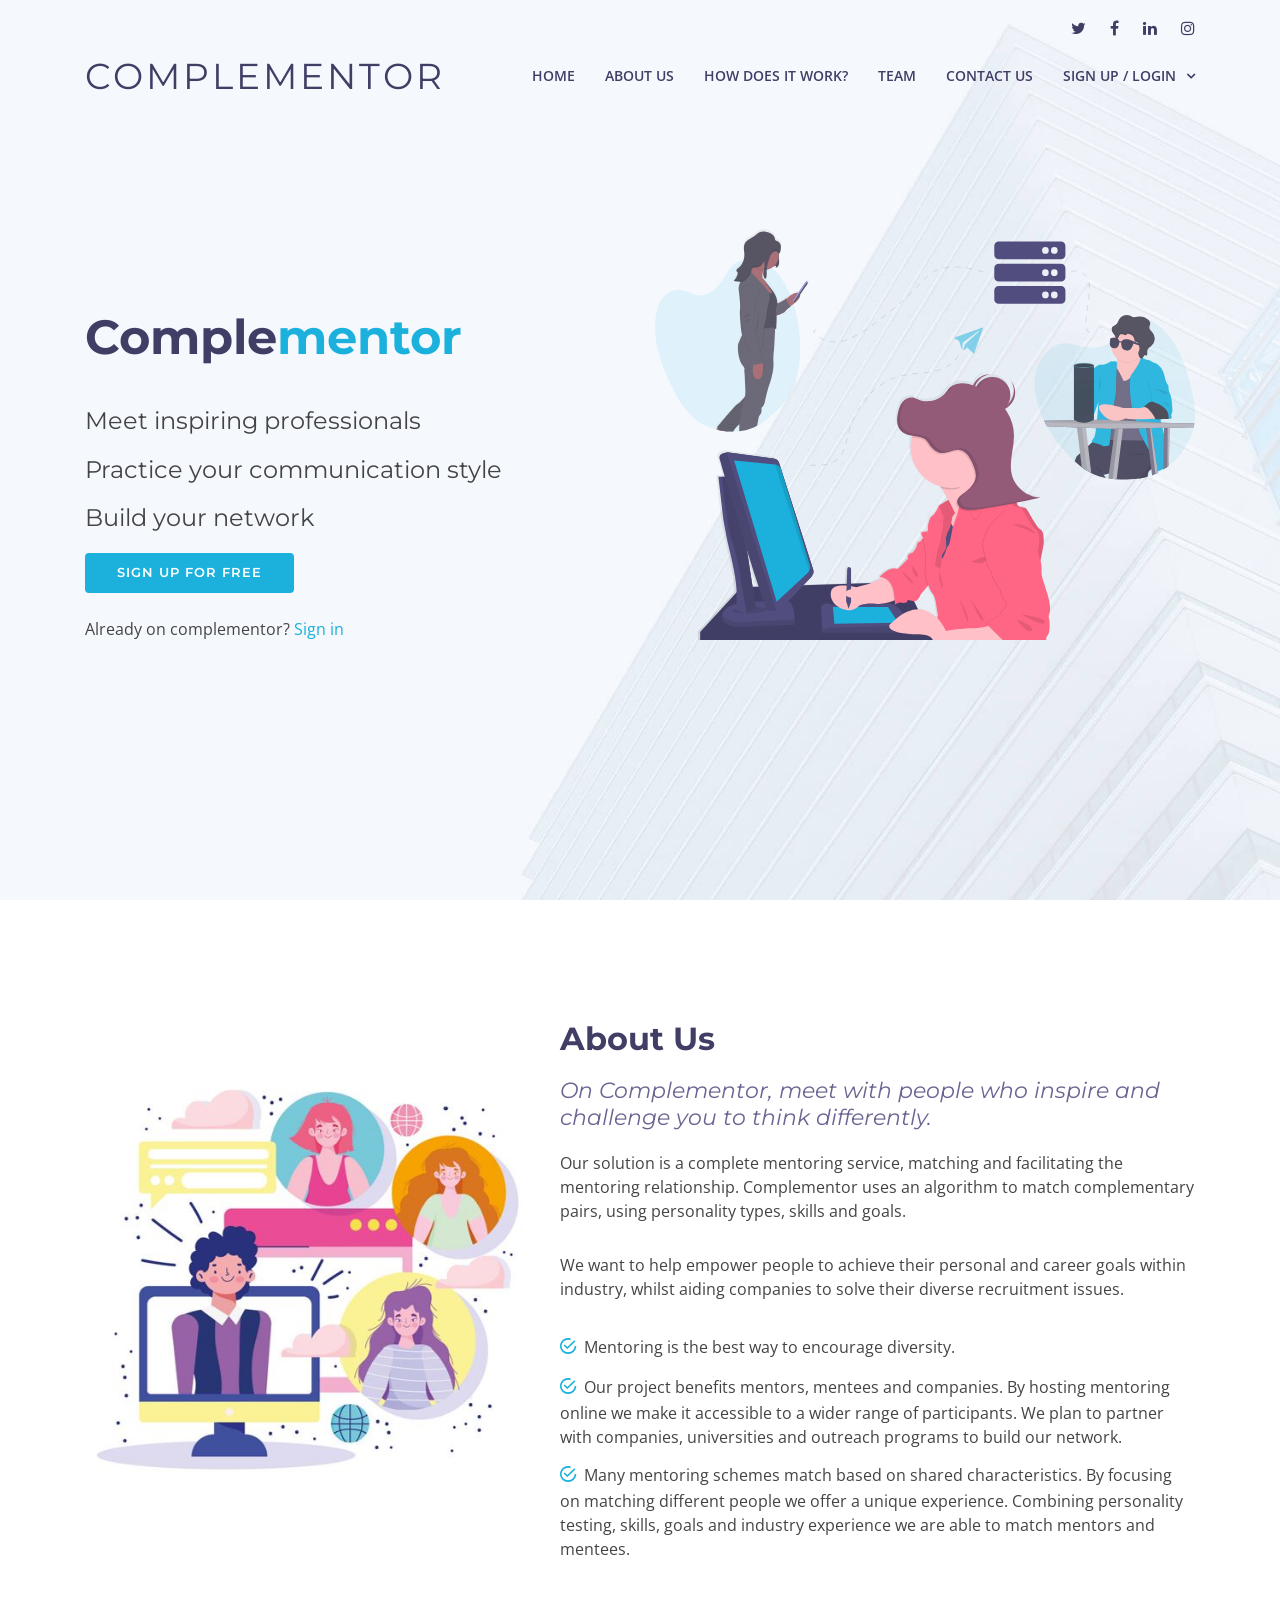
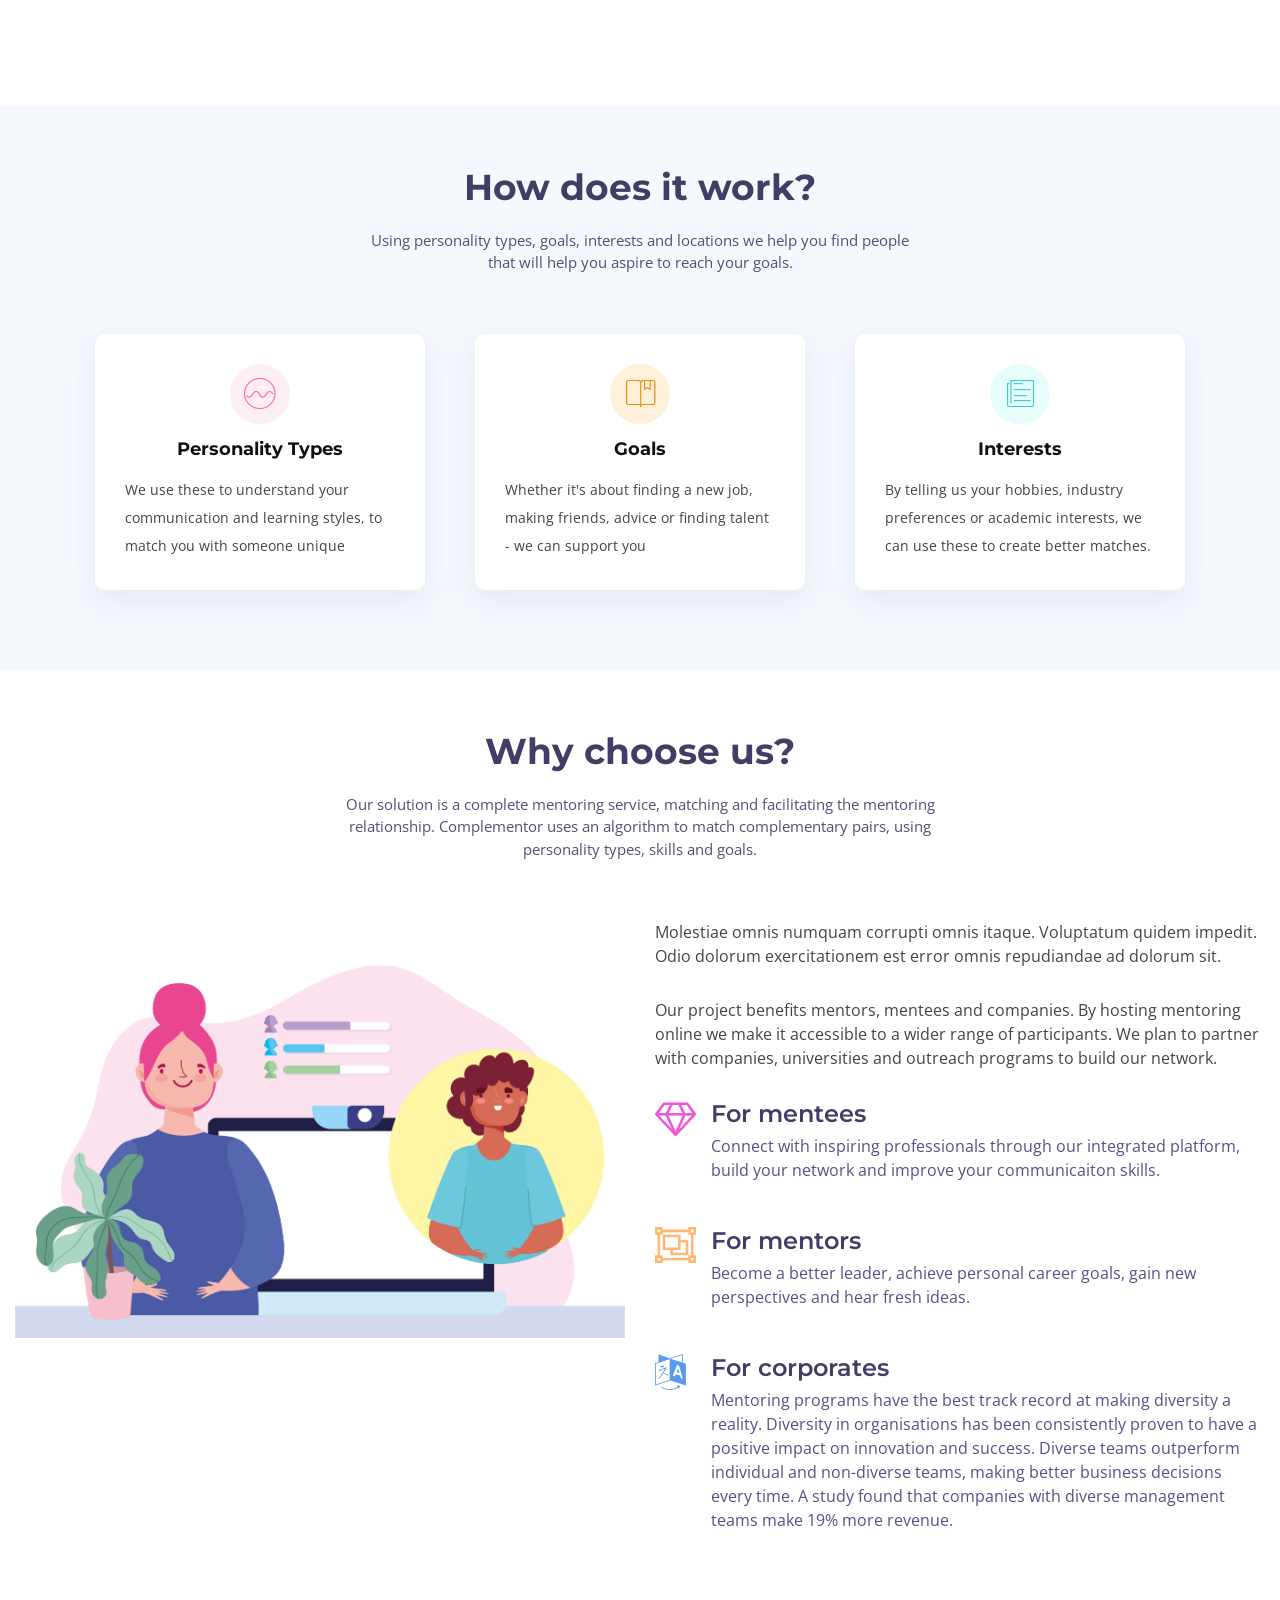
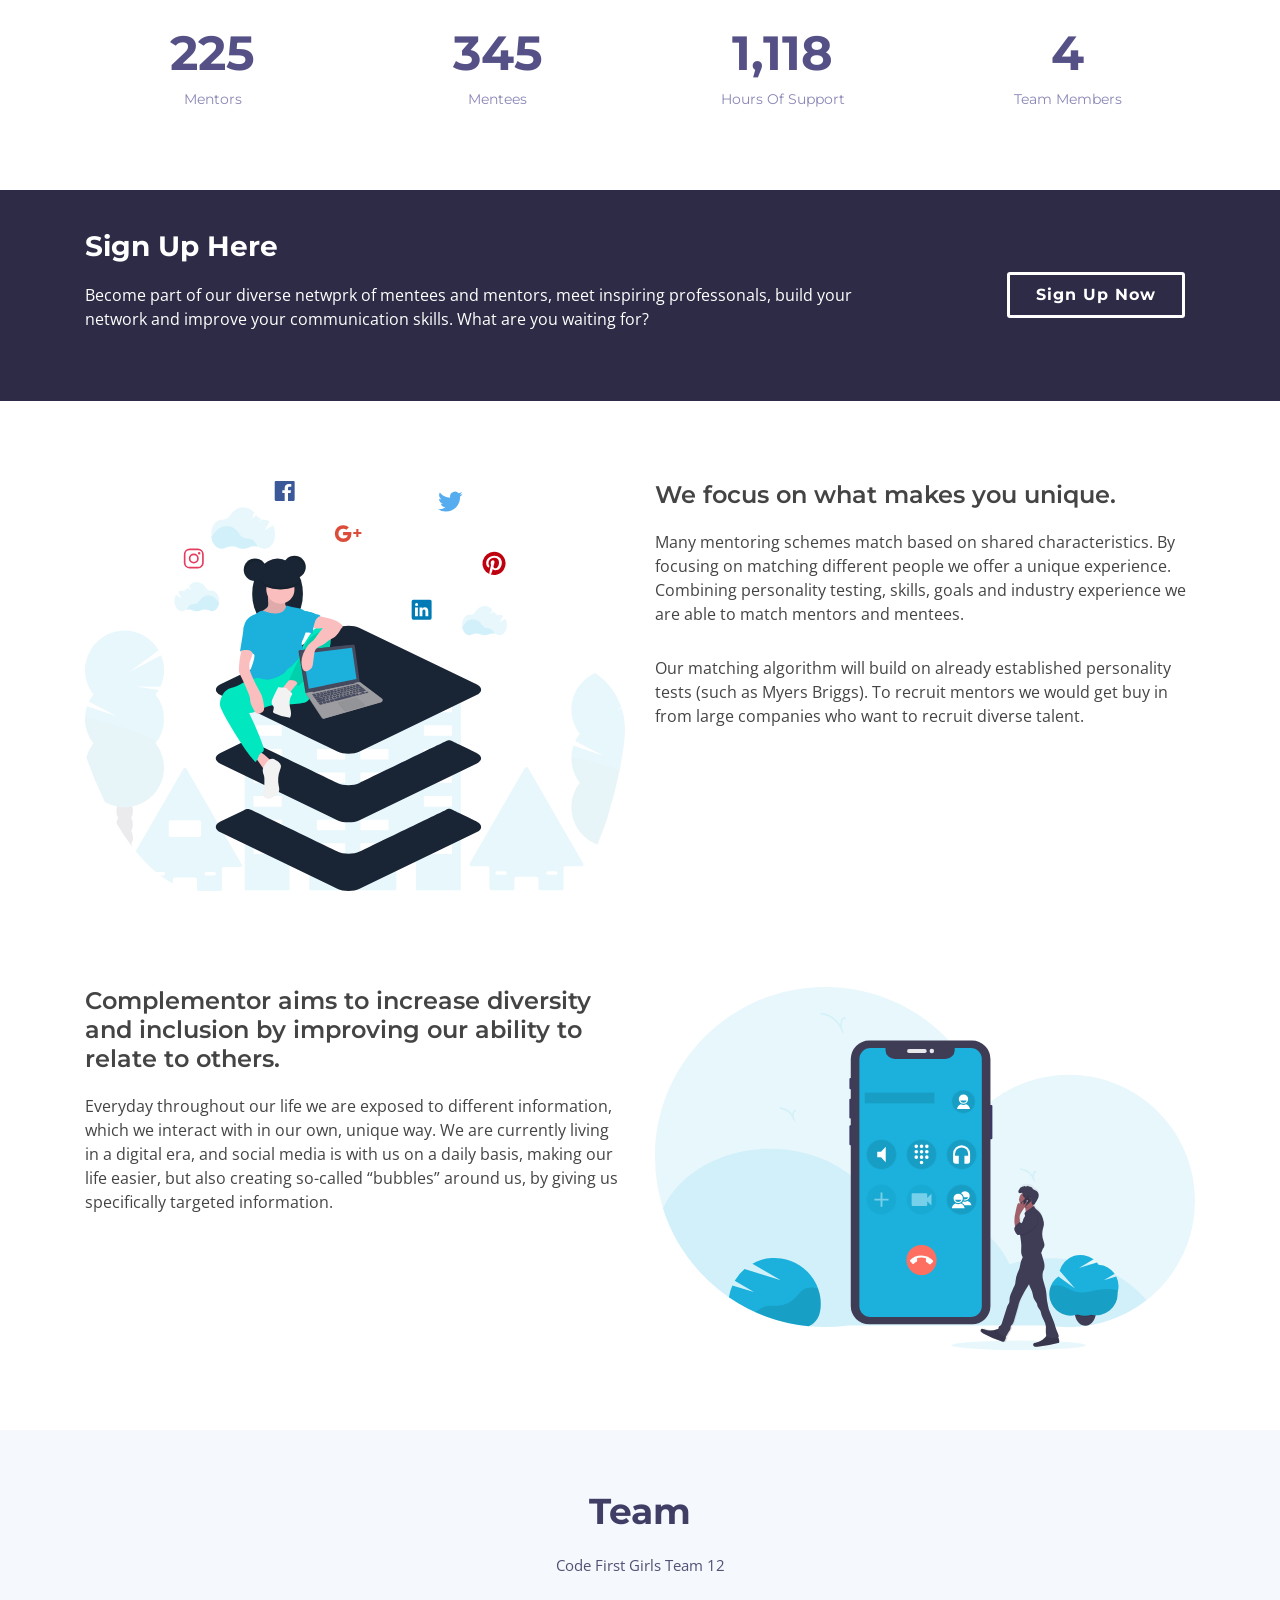
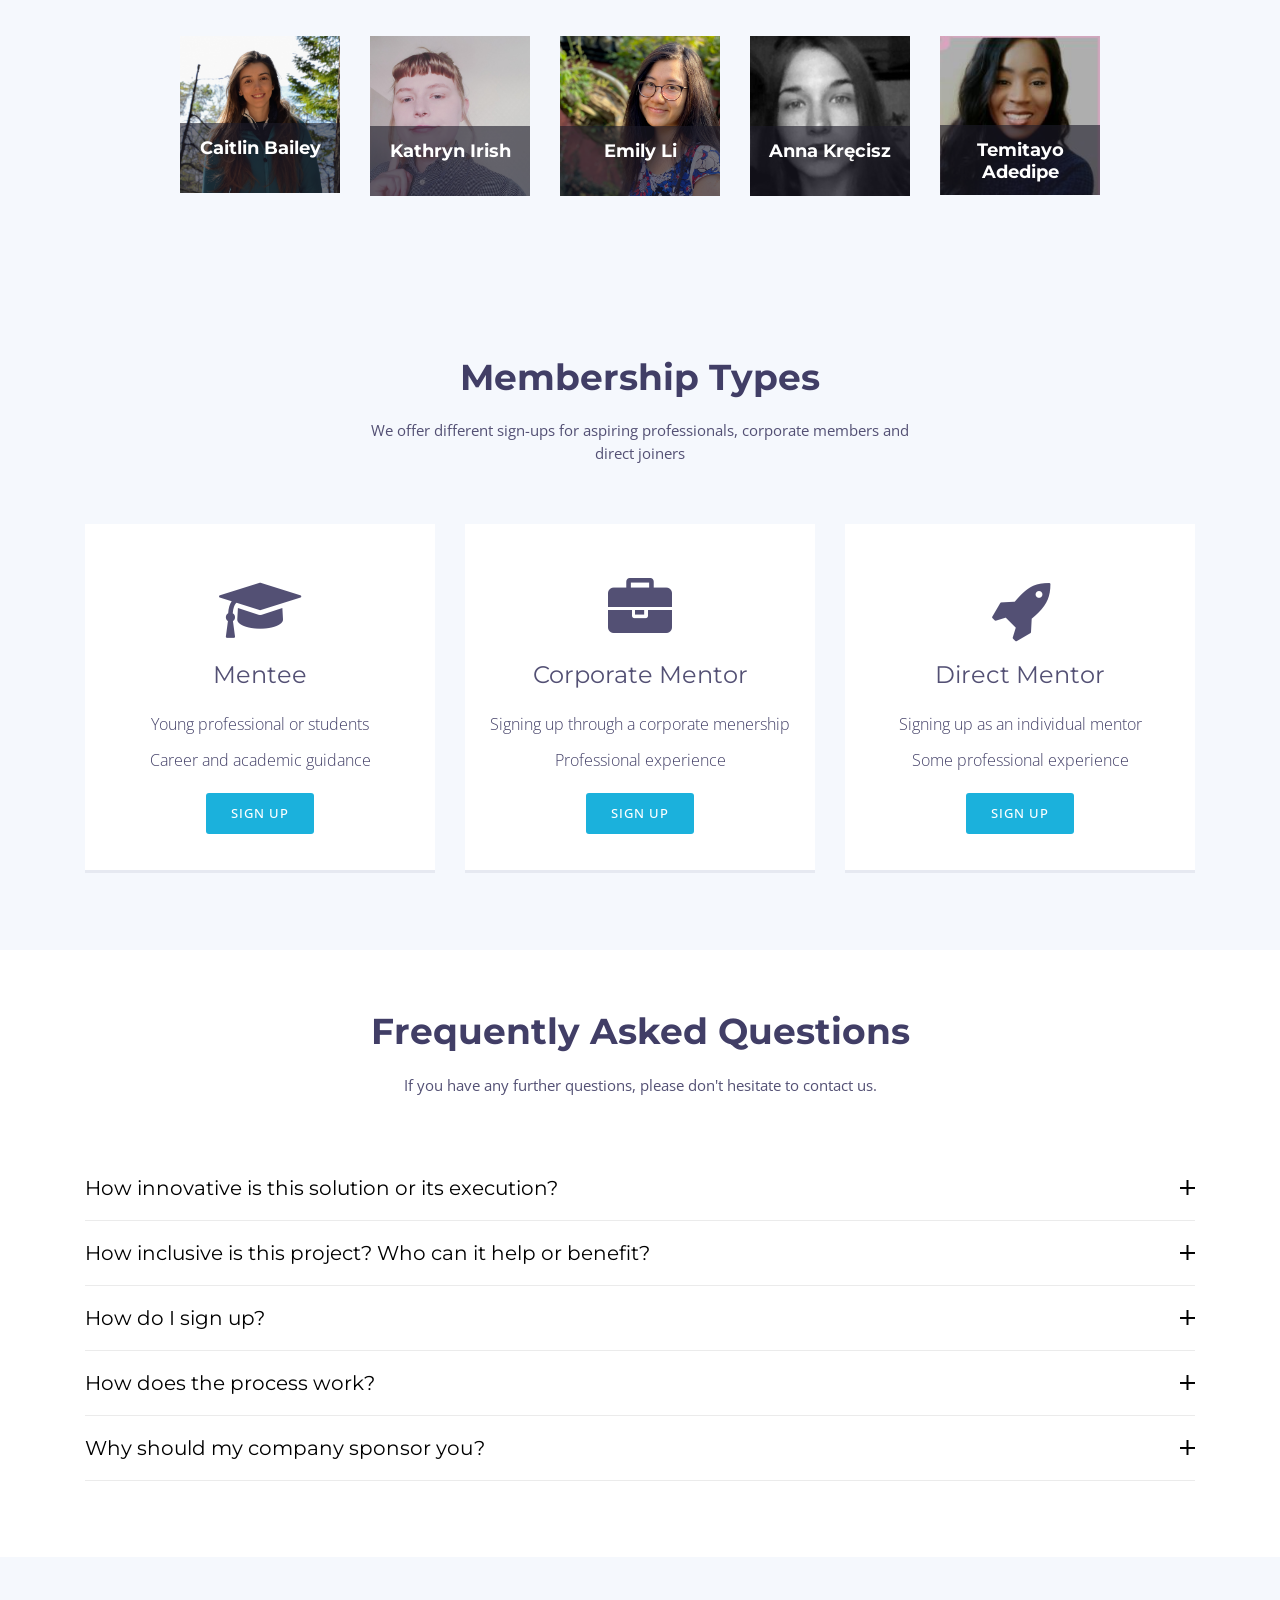
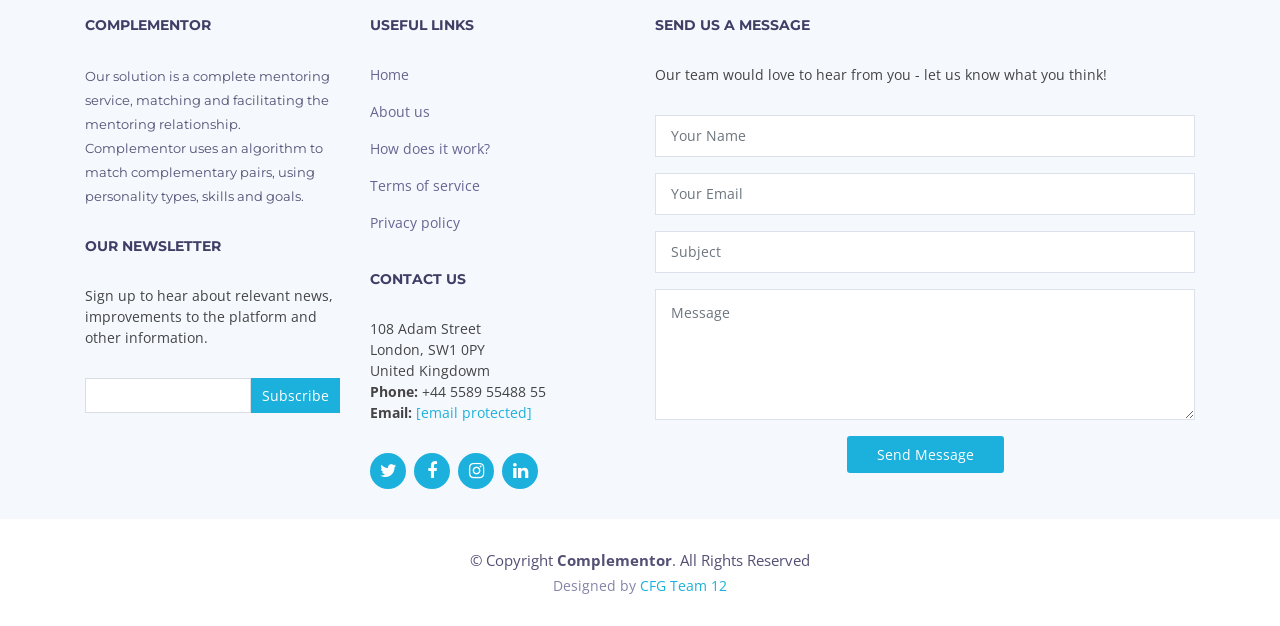
==== home.html @ 5cba0d4c "Update home.html" ====
<!DOCTYPE html>
<html lang="en">

<head>
  <meta charset="utf-8">
  <meta content="width=device-width, initial-scale=1.0" name="viewport">

  <title>Complementor</title>
  <meta content="" name="descriptison">
  <meta content="" name="keywords">

  <!-- Favicons -->
  <link href="assets/img/favicon.png" rel="icon">
  <link href="assets/img/apple-touch-icon.png" rel="apple-touch-icon">

  <!-- Google Fonts -->
  <link href="https://fonts.googleapis.com/css?family=Open+Sans:300,300i,400,400i,600,600i,700,700i|Montserrat:300,400,500,600,700" rel="stylesheet">

  <!-- Vendor CSS Files -->
  <link href="assets/vendor/bootstrap/css/bootstrap.min.css" rel="stylesheet">
  <link href="assets/vendor/font-awesome/css/font-awesome.min.css" rel="stylesheet">
  <link href="assets/vendor/ionicons/css/ionicons.min.css" rel="stylesheet">
  <link href="assets/vendor/venobox/venobox.css" rel="stylesheet">
  <link href="assets/vendor/owl.carousel/assets/owl.carousel.min.css" rel="stylesheet">
  <link href="assets/vendor/aos/aos.css" rel="stylesheet">

  <!-- Template Main CSS File -->
  <link href="assets/css/style.css" rel="stylesheet">

  <!-- =======================================================
  * Author: Caitlin Bailey
  ======================================================== -->
</head>

<body>

  <!-- ======= Top Bar ======= -->
  <div id="topbar" class="d-none d-lg-flex align-items-end fixed-top topbar-transparent">
    <div class="container d-flex justify-content-end">
      <div class="social-links">
        <a href="#" class="twitter"><i class="fa fa-twitter"></i></a>
        <a href="#" class="facebook"><i class="fa fa-facebook"></i></a>
        <a href="#" class="linkedin"><i class="fa fa-linkedin"></i></a>
        <a href="#" class="instagram"><i class="fa fa-instagram"></i></a>
      </div>
    </div>
  </div>

  <!-- ======= Header ======= -->
  <header id="header" class="fixed-top header-transparent">
    <div class="container d-flex align-items-center">

      <h1 class="logo mr-auto"><a href="index.html">Complementor</a></h1>
      <!-- Uncomment below if you prefer to use an image logo -->
      <!-- <a href="index.html" class="logo mr-auto"><img src="assets/img/logo.png" alt="" class="img-fluid"></a>-->

      <nav class="main-nav d-none d-lg-block">
        <ul>
          <li class="active"><a href="home.html">Home</a></li>
          <li><a href="#about">About Us</a></li>
          <li><a href="#services">How Does It Work?</a></li>
          <li><a href="#team">Team</a></li>
          <li><a href="#footer">Contact Us</a></li>
          <li class="drop-down"><a href="">Sign Up / Login</a>
            <ul>
              <li><a href="https://tayoadedipe.typeform.com/to/KHrOQVgA">Sign Up</a></li>
              <!-- <li class="drop-down"><a href="#">Login</a>
                <ul>
                  <li><a href="#">Deep Drop Down 1</a></li>
                  <li><a href="#">Deep Drop Down 2</a></li>
                  <li><a href="#">Deep Drop Down 3</a></li>
                  <li><a href="#">Deep Drop Down 4</a></li>
                  <li><a href="#">Deep Drop Down 5</a></li>
                </ul>
              </li> -->
              <li><a href="menteepage.html">Login</a></li>
              <!-- <li><a href="#">Drop Down 4</a></li>
              <li><a href="#">Drop Down 5</a></li> -->
            </ul>
          </li>
          <!-- <li><a href="#portfolio">Sign Up</a></li> -->
        </ul>
      </nav><!-- .main-nav-->

    </div>
  </header><!-- End Header -->

  <!-- ======= Hero Section ======= -->
  <section id="hero" class="clearfix">
    <div class="container d-flex h-100">
      <div class="row justify-content-center align-self-center" data-aos="fade-up">
        <div class="col-md-6 intro-info order-md-first order-last" data-aos="zoom-in" data-aos-delay="100">
          <h2>Comple<span>mentor</span></h2>    
          <h4>Meet inspiring professionals</h4>
          <h4>Practice your communication style</h4>
          <h4>Build your network</h4>
          <div>
            <a href="#about" class="btn-get-started scrollto">Sign up for free</a>
            <br>
            <br>
            <p>Already on complementor? <a href="" >Sign in</a></p>
          </div>
        </div>

        <div class="col-md-6 intro-img order-md-last order-first" data-aos="zoom-out" data-aos-delay="200">
          <img src="assets/img/intro-img.svg" alt="" class="img-fluid">
        </div>
      </div>

    </div>
  </section><!-- End Hero -->

  <main id="main">

    <!-- ======= About Section ======= -->
    <section id="about" class="about">

      <div class="container" data-aos="fade-up">
        <div class="row">

          <!-- <div class="col-lg-5 col-md-6">
            <div class="about-img" data-aos="fade-right" data-aos-delay="100">
              <img src="assets/img/about-img.jpg" alt="">
            </div>
          </div> -->

          <div class="col-lg-5 col-md-6" data-aos="fade-right" data-aos-delay="100">
            <div class="why-us-img">
              <img src="assets/img/about-img.jpg" alt="" class="img-fluid">
            </div>
          </div>

          <div class="col-lg-7 col-md-6">
            <div class="about-content" data-aos="fade-left" data-aos-delay="100">
              <h2>About Us</h2>
              <h3>On Complementor, meet with people who inspire and challenge you to think differently.</h3>
              <p>Our solution is a complete mentoring service, matching and facilitating the mentoring relationship. Complementor uses an algorithm to match complementary pairs, using personality types, skills and goals.</p>
              <p>We want to help empower people to achieve their personal and career goals within industry, whilst aiding companies to solve their diverse recruitment issues.</p>
              <ul>
                <li><i class="ion-android-checkmark-circle"></i> Mentoring is the best way to encourage diversity.</li>
                <li><i class="ion-android-checkmark-circle"></i> Our project benefits mentors, mentees and companies. By hosting mentoring online we make it accessible to a wider range of participants. We plan to partner with companies, universities and outreach programs to build our network.</li>
                <li><i class="ion-android-checkmark-circle"></i> Many mentoring schemes match based on shared characteristics. By focusing on matching different people we offer a unique experience. Combining personality testing, skills, goals and industry experience we are able to match mentors and mentees.</li>
              </ul>
            </div>
          </div>
        </div>
      </div>

    </section><!-- End About Section -->

    <!-- ======= Services Section ======= -->
    <section id="services" class="services section-bg">
      <div class="container" data-aos="fade-up">

        <header class="section-header">
          <h3>How does it work?</h3>
          <p>Using personality types, goals, interests and locations we help you find people that will help you aspire to reach your goals.</p>
        </header>

        <div class="row">

          <div class="col-md-6 col-lg-4 wow bounceInUp" data-aos="zoom-in" data-aos-delay="100">
            <div class="box">
              <div class="icon" style="background: #fceef3;"><i class="ion-ios-analytics-outline" style="color: #ff689b;"></i></div>
              <h4 class="title"><a href="">Personality Types</a></h4>
              <p class="description">We use these to understand your communication and learning styles, to match you with someone unique</p>
            </div>
          </div>
          <div class="col-md-6 col-lg-4" data-aos="zoom-in" data-aos-delay="200">
            <div class="box">
              <div class="icon" style="background: #fff0da;"><i class="ion-ios-bookmarks-outline" style="color: #e98e06;"></i></div>
              <h4 class="title"><a href="">Goals</a></h4>
              <p class="description">Whether it's about finding a new job, making friends, advice or finding talent - we can support you</p>
            </div>
          </div>

          <div class="col-md-6 col-lg-4" data-aos="zoom-in" data-aos-delay="300">
            <div class="box">
              <div class="icon" style="background: #e6fdfc;"><i class="ion-ios-paper-outline" style="color: #3fcdc7;"></i></div>
              <h4 class="title"><a href="">Interests</a></h4>
              <p class="description">By telling us your hobbies, industry preferences or academic interests, we can use these to create better matches.</p>
            </div>
          </div>
          <!-- <div class="col-md-6 col-lg-4 wow" data-aos="zoom-in" data-aos-delay="100">
            <div class="box">
              <div class="icon" style="background: #eafde7;"><i class="ion-ios-speedometer-outline" style="color:#41cf2e;"></i></div>
              <h4 class="title"><a href="">Magni Dolores</a></h4>
              <p class="description">Excepteur sint occaecat cupidatat non proident, sunt in culpa qui officia deserunt mollit anim id est laborum</p>
            </div>
          </div> -->

          <!-- <div class="col-md-6 col-lg-4" data-aos="zoom-in" data-aos-delay="200"">
        <div class=" box">
            <div class="icon" style="background: #e1eeff;"><i class="ion-ios-world-outline" style="color: #2282ff;"></i></div>
            <h4 class="title"><a href="">Nemo Enim</a></h4>
            <p class="description">At vero eos et accusamus et iusto odio dignissimos ducimus qui blanditiis praesentium voluptatum deleniti atque</p>
          </div>
        </div> -->

        <!-- <div class="col-md-6 col-lg-4" data-aos="zoom-in" data-aos-delay="300">
          <div class="box">
            <div class="icon" style="background: #ecebff;"><i class="ion-ios-clock-outline" style="color: #8660fe;"></i></div>
            <h4 class="title"><a href="">Eiusmod Tempor</a></h4>
            <p class="description">Et harum quidem rerum facilis est et expedita distinctio. Nam libero tempore, cum soluta nobis est eligendi</p>
          </div>
        </div> -->

      </div>

      </div>
    </section><!-- End Services Section -->

    <!-- ======= Why Us Section ======= -->
    <section id="why-us" class="why-us">
      <div class="container-fluid" data-aos="fade-up">

        <header class="section-header">
          <h3>Why choose us?</h3>
          <p>Our solution is a complete mentoring service, matching and facilitating the mentoring relationship. Complementor uses an algorithm to match complementary pairs, using personality types, skills and goals.</p>
        </header>

        <div class="row">

          <div class="col-lg-6" data-aos="zoom-in" data-aos-delay="100">
            <div class="why-us-img">
              <img src="assets/img/why-us.jpg" alt="" class="img-fluid">
            </div>
          </div>

          <div class="col-lg-6">
            <div class="why-us-content">
              <p>Molestiae omnis numquam corrupti omnis itaque. Voluptatum quidem impedit. Odio dolorum exercitationem est error omnis repudiandae ad dolorum sit.</p>
              <p>
                Our project benefits mentors, mentees and companies. By hosting mentoring online we make it accessible to a wider range of participants. We plan to partner with companies, universities and outreach programs to build our network.

              </p>

              <div class="features clearfix" data-aos="fade-up" data-aos-delay="100">
                <i class="fa fa-diamond" style="color: #f058dc;"></i>
                <h4>For mentees</h4>
                <p>Connect with inspiring professionals through our integrated platform, build your network and improve your communicaiton skills.</p>
              </div>

              <div class="features clearfix" data-aos="fade-up" data-aos-delay="200">
                <i class="fa fa-object-group" style="color: #ffb774;"></i>
                <h4>For mentors</h4>
                <p>Become a better leader, achieve personal career goals, gain new perspectives and hear fresh ideas. </p>
              </div>

              <div class="features clearfix" data-aos="fade-up" data-aos-delay="300">
                <i class="fa fa-language" style="color: #589af1;"></i>
                <h4>For corporates</h4>
                <p>Mentoring programs have the best track record at making diversity a reality. Diversity in organisations has been consistently proven to have a positive impact on innovation and success. Diverse teams outperform individual and non-diverse teams, making better business decisions every time. A study found that companies with diverse management teams make 19% more revenue.</p>
              </div>

            </div>

          </div>

        </div>

      </div>

      <div class="container">
        <div class="row counters" data-aos="fade-up" data-aos-delay="100">

          <div class="col-lg-3 col-6 text-center">
            <span data-toggle="counter-up">274</span>
            <p>Mentors</p>
          </div>

          <div class="col-lg-3 col-6 text-center">
            <span data-toggle="counter-up">421</span>
            <p>Mentees</p>
          </div>

          <div class="col-lg-3 col-6 text-center">
            <span data-toggle="counter-up">1,364</span>
            <p>Hours Of Support</p>
          </div>

          <div class="col-lg-3 col-6 text-center">
            <span data-toggle="counter-up">5</span>
            <p>Team Members</p>
          </div>

        </div>

      </div>
    </section><!-- End Why Us Section -->

    <!-- ======= Call To Action Section ======= -->
    <section id="call-to-action" class="call-to-action">
      <div class="container" data-aos="zoom-out">
        <div class="row">
          <div class="col-lg-9 text-center text-lg-left">
            <h3 class="cta-title">Sign Up Here</h3>
            <p class="cta-text"> Become part of our diverse netwprk of mentees and mentors, meet inspiring professonals, build your network and improve your communication skills. What are you waiting for?</p>
          </div>
          <div class="col-lg-3 cta-btn-container text-center">
            <a class="cta-btn align-middle" href="menteepage.html">Sign Up Now</a>
          </div>
        </div>
      </div>
    </section><!--  End Call To Action Section -->

    <!-- ======= Call To Action Section 2 ======= -->
    <!-- <section id="call-to-action" class="call-to-action">
      <div class="container" data-aos="zoom-out">
        <div class="row">
          <div class="col-lg-9 text-center text-lg-left">
            <h3 class="cta-title">Sign In Again</h3>
            <p class="cta-text"> Duis aute irure dolor in reprehenderit in voluptate velit esse cillum dolore eu fugiat nulla pariatur. Excepteur sint occaecat cupidatat non proident, sunt in culpa qui officia deserunt mollit anim id est laborum.</p>
          </div>
          <div class="col-lg-3 cta-btn-container text-center">
            <a class="cta-btn align-middle" href="menteepage.html">Sign In Here</a>
          </div>
        </div>
      </div>
    </section> -->
    <!--  End Call To Action Section 2 -->

    <!-- ======= Features Section ======= -->
    <section id="features" class="features">
      <div class="container" data-aos="fade-up">

        <div class="row feature-item">
          <div class="col-lg-6" data-aos="fade-right" data-aos-delay="100">
            <img src="assets/img/features-1.svg" class="img-fluid" alt="">
          </div>
          <div class="col-lg-6 wow fadeInUp pt-5 pt-lg-0" data-aos="fade-left" data-aos-delay="150">
            <h4>We focus on what makes you unique.</h4>
            <p>
              Many mentoring schemes match based on shared characteristics. By focusing on matching different people we offer a unique experience. Combining personality testing, skills, goals and industry experience we are able to match mentors and mentees. 
            </p>
            <p>
              Our matching algorithm will build on already established personality tests (such as Myers Briggs). To recruit mentors we would get buy in from large companies who want to recruit diverse talent.
            </p>
          </div>
        </div>

        <div class="row feature-item mt-5 pt-5">
          <div class="col-lg-6 wow fadeInUp order-1 order-lg-2" data-aos="fade-left" data-aos-delay="100">
            <img src="assets/img/features-2.svg" class="img-fluid" alt="">
          </div>

          <div class="col-lg-6 wow fadeInUp pt-4 pt-lg-0 order-2 order-lg-1" data-aos="fade-right" data-aos-delay="150">
            <h4>Complementor aims to increase diversity and inclusion by improving our ability to relate to others.</h4>
            <p>
              Everyday throughout our life we are exposed to different information, which we interact with in our own, unique way. We are currently living in a digital era, and social media is with us on a daily basis, making our life easier, but also creating so-called “bubbles” around us, by giving us specifically targeted information. 
            </p>
            <p>
            </p>
            <p>
            </p>
          </div>

        </div>

      </div>
    </section><!-- End Features Section -->

    <!-- ======= Portfolio Section ======= -->
    <!-- <section id="portfolio" class="portfolio section-bg">
      <div class="container" data-aos="fade-up">

        <header class="section-header">
          <h3 class="section-title">Our Portfolio</h3>
        </header>

        <div class="row" data-aos="fade-up" data-aos-delay="100">
          <div class="col-lg-12">
            <ul id="portfolio-flters">
              <li data-filter="*" class="filter-active">All</li>
              <li data-filter=".filter-app">App</li>
              <li data-filter=".filter-card">Card</li>
              <li data-filter=".filter-web">Web</li>
            </ul>
          </div>
        </div>

        <div class="row portfolio-container" data-aos="fade-up" data-aos-delay="200">

          <div class="col-lg-4 col-md-6 portfolio-item filter-app">
            <div class="portfolio-wrap">
              <img src="assets/img/portfolio/app1.jpg" class="img-fluid" alt="">
              <div class="portfolio-info">
                <h4><a href="portfolio-details.html">App 1</a></h4>
                <p>App</p>
                <div>
                  <a href="assets/img/portfolio/app1.jpg" data-gall="portfolioGallery" title="App 1" class="link-preview venobox"><i class="ion ion-eye"></i></a>
                  <a href="portfolio-details.html" class="link-details" title="More Details"><i class="ion ion-android-open"></i></a>
                </div>
              </div>
            </div>
          </div>

          <div class="col-lg-4 col-md-6 portfolio-item filter-web" data-wow-delay="0.1s">
            <div class="portfolio-wrap">
              <img src="assets/img/portfolio/web3.jpg" class="img-fluid" alt="">
              <div class="portfolio-info">
                <h4><a href="portfolio-details.html">Web 3</a></h4>
                <p>Web</p>
                <div>
                  <a href="assets/img/portfolio/web3.jpg" class="link-preview venobox" data-gall="portfolioGallery" title="Web 3"><i class="ion ion-eye"></i></a>
                  <a href="portfolio-details.html" class="link-details" title="More Details"><i class="ion ion-android-open"></i></a>
                </div>
              </div>
            </div>
          </div>

          <div class="col-lg-4 col-md-6 portfolio-item filter-app" data-wow-delay="0.2s">
            <div class="portfolio-wrap">
              <img src="assets/img/portfolio/app2.jpg" class="img-fluid" alt="">
              <div class="portfolio-info">
                <h4><a href="portfolio-details.html">App 2</a></h4>
                <p>App</p>
                <div>
                  <a href="assets/img/portfolio/app2.jpg" class="link-preview venobox" data-gall="portfolioGallery" title="App 2"><i class="ion ion-eye"></i></a>
                  <a href="portfolio-details.html" class="link-details" title="More Details"><i class="ion ion-android-open"></i></a>
                </div>
              </div>
            </div>
          </div>

          <div class="col-lg-4 col-md-6 portfolio-item filter-card">
            <div class="portfolio-wrap">
              <img src="assets/img/portfolio/card2.jpg" class="img-fluid" alt="">
              <div class="portfolio-info">
                <h4><a href="portfolio-details.html">Card 2</a></h4>
                <p>Card</p>
                <div>
                  <a href="assets/img/portfolio/card2.jpg" class="link-preview venobox" data-gall="portfolioGallery" title="Card 2"><i class="ion ion-eye"></i></a>
                  <a href="portfolio-details.html" class="link-details" title="More Details"><i class="ion ion-android-open"></i></a>
                </div>
              </div>
            </div>
          </div>

          <div class="col-lg-4 col-md-6 portfolio-item filter-web" data-wow-delay="0.1s">
            <div class="portfolio-wrap">
              <img src="assets/img/portfolio/web2.jpg" class="img-fluid" alt="">
              <div class="portfolio-info">
                <h4><a href="portfolio-details.html">Web 2</a></h4>
                <p>Web</p>
                <div>
                  <a href="assets/img/portfolio/web2.jpg" class="link-preview venobox" data-gall="portfolioGallery" title="Web 2"><i class="ion ion-eye"></i></a>
                  <a href="portfolio-details.html" class="link-details" title="More Details"><i class="ion ion-android-open"></i></a>
                </div>
              </div>
            </div>
          </div>

          <div class="col-lg-4 col-md-6 portfolio-item filter-app" data-wow-delay="0.2s">
            <div class="portfolio-wrap">
              <img src="assets/img/portfolio/app3.jpg" class="img-fluid" alt="">
              <div class="portfolio-info">
                <h4><a href="portfolio-details.html">App 3</a></h4>
                <p>App</p>
                <div>
                  <a href="assets/img/portfolio/app3.jpg" class="link-preview venobox" data-gall="portfolioGallery" title="App 3"><i class="ion ion-eye"></i></a>
                  <a href="portfolio-details.html" class="link-details" title="More Details"><i class="ion ion-android-open"></i></a>
                </div>
              </div>
            </div>
          </div>

          <div class="col-lg-4 col-md-6 portfolio-item filter-card">
            <div class="portfolio-wrap">
              <img src="assets/img/portfolio/card1.jpg" class="img-fluid" alt="">
              <div class="portfolio-info">
                <h4><a href="portfolio-details.html">Card 1</a></h4>
                <p>Card</p>
                <div>
                  <a href="assets/img/portfolio/card1.jpg" class="link-preview venobox" data-gall="portfolioGallery" title="Card 1"><i class="ion ion-eye"></i></a>
                  <a href="portfolio-details.html" class="link-details" title="More Details"><i class="ion ion-android-open"></i></a>
                </div>
              </div>
            </div>
          </div>

          <div class="col-lg-4 col-md-6 portfolio-item filter-card" data-wow-delay="0.1s">
            <div class="portfolio-wrap">
              <img src="assets/img/portfolio/card3.jpg" class="img-fluid" alt="">
              <div class="portfolio-info">
                <h4><a href="portfolio-details.html">Card 3</a></h4>
                <p>Card</p>
                <div>
                  <a href="assets/img/portfolio/card3.jpg" class="link-preview venobox" data-gall="portfolioGallery" title="Card 3"><i class="ion ion-eye"></i></a>
                  <a href="portfolio-details.html" class="link-details" title="More Details"><i class="ion ion-android-open"></i></a>
                </div>
              </div>
            </div>
          </div>

          <div class="col-lg-4 col-md-6 portfolio-item filter-web" data-wow-delay="0.2s">
            <div class="portfolio-wrap">
              <img src="assets/img/portfolio/web1.jpg" class="img-fluid" alt="">
              <div class="portfolio-info">
                <h4><a href="portfolio-details.html">Web 1</a></h4>
                <p>Web</p>
                <div>
                  <a href="assets/img/portfolio/web1.jpg" class="link-preview venobox" data-gall="portfolioGallery" title="Web 1"><i class="ion ion-eye"></i></a>
                  <a href="portfolio-details.html" class="link-details" title="More Details"><i class="ion ion-android-open"></i></a>
                </div>
              </div>
            </div>
          </div>

        </div>

      </div>
    </section> -->
    <!-- End Portfolio Section -->

    <!-- ======= Testimonials Section ======= -->
    <!-- <section id="testimonials" class="testimonials">
      <div class="container" data-aos="zoom-in">

        <header class="section-header">
          <h3>Testimonials</h3>
        </header>

        <div class="row justify-content-center">
          <div class="col-lg-8">

            <div class="owl-carousel testimonials-carousel">

              <div class="testimonial-item">
                <img src="assets/img/testimonial-1.jpg" class="testimonial-img" alt="">
                <h3>Saul Goodman</h3>
                <h4>Ceo &amp; Founder</h4>
                <p>
                  Proin iaculis purus consequat sem cure digni ssim donec porttitora entum suscipit rhoncus. Accusantium quam, ultricies eget id, aliquam eget nibh et. Maecen aliquam, risus at semper.
                </p>
              </div>

              <div class="testimonial-item">
                <img src="assets/img/testimonial-2.jpg" class="testimonial-img" alt="">
                <h3>Sara Wilsson</h3>
                <h4>Designer</h4>
                <p>
                  Export tempor illum tamen malis malis eram quae irure esse labore quem cillum quid cillum eram malis quorum velit fore eram velit sunt aliqua noster fugiat irure amet legam anim culpa.
                </p>
              </div>

              <div class="testimonial-item">
                <img src="assets/img/testimonial-3.jpg" class="testimonial-img" alt="">
                <h3>Jena Karlis</h3>
                <h4>Store Owner</h4>
                <p>
                  Enim nisi quem export duis labore cillum quae magna enim sint quorum nulla quem veniam duis minim tempor labore quem eram duis noster aute amet eram fore quis sint minim.
                </p>
              </div>

              <div class="testimonial-item">
                <img src="assets/img/testimonial-4.jpg" class="testimonial-img" alt="">
                <h3>Matt Brandon</h3>
                <h4>Freelancer</h4>
                <p>
                  Fugiat enim eram quae cillum dolore dolor amet nulla culpa multos export minim fugiat minim velit minim dolor enim duis veniam ipsum anim magna sunt elit fore quem dolore labore illum veniam.
                </p>
              </div>

            </div>

          </div>
        </div>

      </div>
    </section> -->
    <!-- End Testimonials Section -->

    <!-- ======= Team Section ======= -->
    <section id="team" class="team section-bg">
      <div class="container" data-aos="fade-up">
        <div class="section-header">
          <h3>Team</h3>
          <p>Code First Girls Team 12</p>
        </div>

        <div class="row justify-content-md-center">

          <div class="col-lg-2 col-md-6" data-aos="fade-up" data-aos-delay="100">
            <div class="member">
              <img src="assets/img/team-1.jpg" class="img-fluid" alt="">
              <div class="member-info">
                <div class="member-info-content">
                  <h4>Caitlin Bailey</h4>
                  <!-- <span></span> -->
                  <!-- <div class="social">
                    <a href=""><i class="fa fa-twitter"></i></a>
                    <a href=""><i class="fa fa-facebook"></i></a>
                    <a href=""><i class="fa fa-google-plus"></i></a>
                    <a href=""><i class="fa fa-linkedin"></i></a>
                  </div> -->
                </div>
              </div>
            </div>
          </div>

          <div class="col-lg-2 col-md-6" data-aos="fade-up" data-aos-delay="200">
            <div class="member">
              <img src="assets/img/team-2.jpg" class="img-fluid" alt="">
              <div class="member-info">
                <div class="member-info-content">
                  <h4>Kathryn Irish</h4>
                  <!-- <span></span> -->
                  <!-- <div class="social">
                    <a href=""><i class="fa fa-twitter"></i></a>
                    <a href=""><i class="fa fa-facebook"></i></a>
                    <a href=""><i class="fa fa-google-plus"></i></a>
                    <a href=""><i class="fa fa-linkedin"></i></a>
                  </div> -->
                </div>
              </div>
            </div>
          </div>

          <div class="col-lg-2 col-md-6" data-aos="fade-up" data-aos-delay="300">
            <div class="member">
              <img src="assets/img/team-3.jpg" class="img-fluid" alt="">
              <div class="member-info">
                <div class="member-info-content">
                  <h4>Emily Li</h4>
                  <!-- <span></span> -->
                  <!-- <div class="social">
                    <a href=""><i class="fa fa-twitter"></i></a>
                    <a href=""><i class="fa fa-facebook"></i></a>
                    <a href=""><i class="fa fa-google-plus"></i></a>
                    <a href=""><i class="fa fa-linkedin"></i></a>
                  </div> -->
                </div>
              </div>
            </div>
          </div>

          <div class="col-lg-2 col-md-6" data-aos="fade-up" data-aos-delay="400">
            <div class="member">
              <img src="assets/img/team-4.jpg" class="img-fluid" alt="">
              <div class="member-info">
                <div class="member-info-content">
                  <h4>Anna Kręcisz</h4>
                  <!-- <span></span> -->
                  <!-- <div class="social">
                    <a href=""><i class="fa fa-twitter"></i></a>
                    <a href=""><i class="fa fa-facebook"></i></a>
                    <a href=""><i class="fa fa-google-plus"></i></a>
                    <a href=""><i class="fa fa-linkedin"></i></a>
                  </div> -->
                </div>
              </div>
            </div>
          </div>

          <div class="col-lg-2 col-md-6" data-aos="fade-up" data-aos-delay="500">
            <div class="member">
              <img src="assets/img/team-5.JPG" class="img-fluid" alt="">
              <div class="member-info">
                <div class="member-info-content">
                  <h4>Temitayo Adedipe</h4>
                  <!-- <span></span> -->
                  <!-- <div class="social">
                    <a href=""><i class="fa fa-twitter"></i></a>
                    <a href=""><i class="fa fa-facebook"></i></a>
                    <a href=""><i class="fa fa-google-plus"></i></a>
                    <a href=""><i class="fa fa-linkedin"></i></a>
                  </div> -->
                </div>
              </div>
            </div>
          </div>
        </div>

      </div>
    </section><!-- End Team Section -->

    <!-- ======= Clients Section ======= -->
    <!-- <section id="clients" class="clients">
      <div class="container" data-aos="zoom-in">

        <header class="section-header">
          <h3>Our Clients</h3>
        </header>

        <div class="owl-carousel clients-carousel">
          <img src="assets/img/clients/client-1.png" alt="">
          <img src="assets/img/clients/client-2.png" alt="">
          <img src="assets/img/clients/client-3.png" alt="">
          <img src="assets/img/clients/client-4.png" alt="">
          <img src="assets/img/clients/client-5.png" alt="">
          <img src="assets/img/clients/client-6.png" alt="">
          <img src="assets/img/clients/client-7.png" alt="">
          <img src="assets/img/clients/client-8.png" alt="">
        </div>

      </div>
    </section> -->
    <!-- End Clients Section -->

    <!-- ======= Pricing Section ======= -->
    <section id="pricing" class="pricing section-bg wow fadeInUp">

      <div class="container" data-aos="fade-up">

        <header class="section-header">
          <h3>Membership Types</h3>
          <p>We offer different sign-ups for aspiring professionals, corporate members and direct joiners</p>
        </header>

        <div class="row flex-items-xs-middle flex-items-xs-center">

          <!-- Basic Plan  -->
          <div class="col-xs-12 col-lg-4" data-aos="fade-up" data-aos-delay="100">
            <div class="card">
              <div class="card-header">
                <h3><span><i class="fa fa-graduation-cap" aria-hidden="true"></i></span></h3>
              </div>
              <div class="card-block">
                <h4 class="card-title">
                  Mentee
                </h4>
                <ul class="list-group">
                  <li class="list-group-item">Young professional or students</li>
                  <li class="list-group-item">Career and academic guidance</li>
                  <!-- <li class="list-group-item">Et perspiciatis suscipit</li> -->
                  <!-- <li class="list-group-item">24/7 Support System</li> -->
                </ul>
                <a href="https://tayoadedipe.typeform.com/to/D4LyTc2A" class="btn">Sign Up </a>
              </div>
            </div>
          </div>

          <!-- Regular Plan  -->
          <div class="col-xs-12 col-lg-4" data-aos="fade-up" data-aos-delay="200">
            <div class="card">
              <div class="card-header">
                <h3><span><i class="fa fa-briefcase" aria-hidden="true"></i></span></h3>
              </div>
              <div class="card-block">
                <h4 class="card-title">
                  Corporate Mentor
                </h4>
                <ul class="list-group">
                  <li class="list-group-item">Signing up through a corporate menership</li>
                  <li class="list-group-item">Professional experience</li>
                  <!-- <li class="list-group-item">Et perspiciatis suscipit</li> -->
                  <!-- <li class="list-group-item">24/7 Support System</li> -->
                </ul>
                <a href="https://tayoadedipe.typeform.com/to/D4LyTc2A" class="btn">Sign Up</a>
              </div>
            </div>
          </div>

          <!-- Premium Plan  -->
          <div class="col-xs-12 col-lg-4" data-aos="fade-up" data-aos-delay="300">
            <div class="card">
              <div class="card-header">
                <h3><span><i class="fa fa-rocket" aria-hidden="true"></i></span></h3>
              </div>
              <div class="card-block">
                <h4 class="card-title">
                  Direct Mentor
                </h4>
                <ul class="list-group">
                  <li class="list-group-item">Signing up as an individual mentor</li>
                  <li class="list-group-item">Some professional experience</li>
                  <!-- <li class="list-group-item">Et perspiciatis suscipit</li> -->
                  <!-- <li class="list-group-item">24/7 Support System</li> -->
                </ul>
                <a href="https://tayoadedipe.typeform.com/to/D4LyTc2A" class="btn">Sign Up</a>
              </div>
            </div>
          </div>

        </div>
      </div>

    </section><!-- End Pricing Section -->

    <!-- ======= F.A.Q Section ======= -->
    <section id="faq" class="faq">
      <div class="container" data-aos="fade-up">
        <header class="section-header">
          <h3>Frequently Asked Questions</h3>
          <p>If you have any further questions, please don't hesitate to contact us.</p>
        </header>

        <ul id="faq-list" data-aos="fade-up" data-aos-delay="100">
          <li>
            <a data-toggle="collapse" class="collapsed" href="#faq1">How innovative is this solution or its execution?<i class="ion-android-remove"></i></a>
            <div id="faq1" class="collapse" data-parent="#faq-list">
              <p>
                Many mentoring schemes match based on shared characteristics. By focusing on matching different people we offer a unique experience. Combining personality testing, skills, goals and industry experience we are able to match mentors and mentees. 
              </p>
            </div>
          </li>

          <li>
            <a data-toggle="collapse" href="#faq2" class="collapsed">How inclusive is this project? Who can it help or benefit?<i class="ion-android-remove"></i></a>
            <div id="faq2" class="collapse" data-parent="#faq-list">
              <p>
                Our project benefits mentors, mentees and companies. By hosting mentoring online we make it accessible to a wider range of participants. We plan to partner with companies, universities and outreach programs to build our network.
              </p>
            </div>
          </li>

          <li>
            <a data-toggle="collapse" href="#faq3" class="collapsed">How do I sign up? <i class="ion-android-remove"></i></a>
            <div id="faq3" class="collapse" data-parent="#faq-list">
              <p>
                The process is very simple - click on any of the "sign up" links on the homepage, register using your email address, then proceed to the questionaires. Simple!
              </p>
            </div>
          </li>

          <li>
            <a data-toggle="collapse" href="#faq4" class="collapsed">How does the process work? <i class="ion-android-remove"></i></a>
            <div id="faq4" class="collapse" data-parent="#faq-list">
              <p>
                For mentees, simply sign up, complete the personality test, tell us about your interests, goals and location and we will pair you with 3 potential mentors. You may then choose your preference, and our integrated chat service will allow you to reach out. 

              </p>
              <p>
                For mentors, simply sign up, complete the personality test, tell us about your interests, goals and location and potential mentees will reach out to you. We will also offer guidance on mentoring within the profile area. 
              </p>
            </div>
          </li>

          <li>
            <a data-toggle="collapse" href="#faq5" class="collapsed">Why should my company sponsor you? <i class="ion-android-remove"></i></a>
            <div id="faq5" class="collapse" data-parent="#faq-list">
              <p>
                Great question! We rely on company sponsorship, so supporting our cause is a great way to support a good cause. If you sign up as a corporate sponsor, you can receive access to young, diverse talent through the mentorship scheme, and use our tool for recruitment purposes. 
              </p>
            </div>
          </li>

          <!-- <li>
            <a data-toggle="collapse" href="#faq6" class="collapsed">Tortor vitae purus faucibus ornare. Varius vel pharetra vel turpis nunc eget lorem dolor? <i class="ion-android-remove"></i></a>
            <div id="faq6" class="collapse" data-parent="#faq-list">
              <p>
                Laoreet sit amet cursus sit amet dictum sit amet justo. Mauris vitae ultricies leo integer malesuada nunc vel. Tincidunt eget nullam non nisi est sit amet. Turpis nunc eget lorem dolor sed. Ut venenatis tellus in metus vulputate eu scelerisque. Pellentesque diam volutpat commodo sed egestas egestas fringilla phasellus faucibus. Nibh tellus molestie nunc non blandit massa enim nec.
              </p>
            </div>
          </li> -->

        </ul>

      </div>
    </section><!-- End F.A.Q Section -->

  </main><!-- End #main -->

  <!-- ======= Footer ======= -->
  <footer id="footer" class="section-bg">
    <div class="footer-top">
      <div class="container">

        <div class="row">

          <div class="col-lg-6">

            <div class="row">

              <div class="col-sm-6">

                <div class="footer-info">
                  <h4>Complementor</h4>
                  <p>Our solution is a complete mentoring service, matching and facilitating the mentoring relationship. Complementor uses an algorithm to match complementary pairs, using personality types, skills and goals.
                  </p>
                </div>

                <div class="footer-newsletter">
                  <h4>Our Newsletter</h4>
                  <p>Sign up to hear about relevant news, improvements to the platform and other information.</p>
                  <form action="" method="post">
                    <input type="email" name="email"><input type="submit" value="Subscribe">
                  </form>
                </div>

              </div>

              <div class="col-sm-6">
                <div class="footer-links">
                  <h4>Useful Links</h4>
                  <ul>
                    <li><a href="#">Home</a></li>
                    <li><a href="#about">About us</a></li>
                    <li><a href="#">How does it work?</a></li>
                    <li><a href="#">Terms of service</a></li>
                    <li><a href="#">Privacy policy</a></li>
                  </ul>
                </div>

                <div class="footer-links">
                  <h4>Contact Us</h4>
                  <p>
                    108 Adam Street <br>
                    London, SW1 0PY<br>
                    United Kingdowm <br>
                    <strong>Phone:</strong> +44 5589 55488 55<br>
                    <strong>Email:</strong> <a href="/cdn-cgi/l/email-protection" class="__cf_email__" data-cfemail="e68f888089a6839e878b968a83c885898b">[email&#160;protected]</a><br>
                  </p>
                </div>

                <div class="social-links">
                  <a href="#" class="twitter"><i class="fa fa-twitter"></i></a>
                  <a href="#" class="facebook"><i class="fa fa-facebook"></i></a>
                  <a href="#" class="instagram"><i class="fa fa-instagram"></i></a>
                  <a href="#" class="linkedin"><i class="fa fa-linkedin"></i></a>
                </div>

              </div>

            </div>

          </div>

          <div class="col-lg-6">

            <div class="form">

              <h4>Send us a message</h4>
              <p>Our team would love to hear from you - let us know what you think!</p>

              <form action="forms/contact.php" method="post" role="form" class="php-email-form">
                <div class="form-group">
                  <input type="text" name="name" class="form-control" id="name" placeholder="Your Name" data-rule="minlen:4" data-msg="Please enter at least 4 chars" />
                  <div class="validate"></div>
                </div>
                <div class="form-group">
                  <input type="email" class="form-control" name="email" id="email" placeholder="Your Email" data-rule="email" data-msg="Please enter a valid email" />
                  <div class="validate"></div>
                </div>
                <div class="form-group">
                  <input type="text" class="form-control" name="subject" id="subject" placeholder="Subject" data-rule="minlen:4" data-msg="Please enter at least 8 chars of subject" />
                  <div class="validate"></div>
                </div>
                <div class="form-group">
                  <textarea class="form-control" name="message" rows="5" data-rule="required" data-msg="Please write something for us" placeholder="Message"></textarea>
                  <div class="validate"></div>
                </div>

                <div class="mb-3">
                  <div class="loading">Loading</div>
                  <div class="error-message"></div>
                  <div class="sent-message">Your message has been sent. Thank you!</div>
                </div>

                <div class="text-center"><button type="submit" title="Send Message">Send Message</button></div>
              </form>

            </div>

          </div>

        </div>

      </div>
    </div>

    <div class="container">
      <div class="copyright">
        &copy; Copyright <strong>Complementor</strong>. All Rights Reserved
      </div>
      <div class="credits">
        <!--
      -->
        Designed by <a href="#team">CFG Team 12</a>
      </div>
    </div>
  </footer><!-- End  Footer -->

  <a href="#" class="back-to-top"><i class="fa fa-chevron-up"></i></a>

  <!-- Vendor JS Files -->
  <script data-cfasync="false" src="/cdn-cgi/scripts/5c5dd728/cloudflare-static/email-decode.min.js"></script><script src="assets/vendor/jquery/jquery.min.js"></script>
  <script src="assets/vendor/bootstrap/js/bootstrap.bundle.min.js"></script>
  <script src="assets/vendor/jquery.easing/jquery.easing.min.js"></script>
  <script src="assets/vendor/php-email-form/validate.js"></script>
  <script src="assets/vendor/isotope-layout/isotope.pkgd.min.js"></script>
  <script src="assets/vendor/counterup/counterup.min.js"></script>
  <script src="assets/vendor/venobox/venobox.min.js"></script>
  <script src="assets/vendor/owl.carousel/owl.carousel.min.js"></script>
  <script src="assets/vendor/waypoints/jquery.waypoints.min.js"></script>
  <script src="assets/vendor/aos/aos.js"></script>

  <!-- Template Main JS File -->
  <script src="assets/js/main.js"></script>

  <script>if( window.self == window.top ) { (function(i,s,o,g,r,a,m){i['GoogleAnalyticsObject']=r;i[r]=i[r]||function(){ (i[r].q=i[r].q||[]).push(arguments)},i[r].l=1*new Date();a=s.createElement(o), m=s.getElementsByTagName(o)[0];a.async=1;a.src=g;m.parentNode.insertBefore(a,m) })(window,document,'script','//www.google-analytics.com/analytics.js','ga'); ga('create', 'UA-55234356-4', 'auto'); ga('send', 'pageview'); } </script>
</body>

</html>
---- assets/css/style.css ----
/**
* Template Name: Rapid - v2.2.0
* Template URL: https://bootstrapmade.com/rapid-multipurpose-bootstrap-business-template/
* Author: BootstrapMade.com
* License: https://bootstrapmade.com/license/
*/

/*--------------------------------------------------------------
# General
--------------------------------------------------------------*/
body {
    background: #fff;
    color: #444;
    font-family: "Open Sans", sans-serif;
  }
  
  a {
    color: #1bb1dc;
    transition: 0.5s;
  }
  
  a:hover, a:active, a:focus {
    color: #0a98c0;
    outline: none;
    text-decoration: none;
  }
  
  p {
    padding: 0;
    margin: 0 0 30px 0;
  }
  
  h1, h2, h3, h4, h5, h6 {
    font-family: "Montserrat", sans-serif;
    font-weight: 400;
    margin: 0 0 20px 0;
    padding: 0;
  }
  
  /* Back to top button */
  .back-to-top {
    position: fixed;
    display: none;
    background: #1bb1dc;
    color: #fff;
    width: 44px;
    height: 44px;
    text-align: center;
    line-height: 1;
    font-size: 16px;
    border-radius: 50%;
    right: 15px;
    bottom: 15px;
    transition: background 0.5s;
    z-index: 11;
  }
  
  .back-to-top i {
    padding-top: 12px;
    color: #fff;
  }
  
  @media (max-width: 768px) {
    .back-to-top {
      bottom: 15px;
    }
  }
  
  /* Prelaoder */
  #preloader {
    position: fixed;
    top: 0;
    left: 0;
    right: 0;
    bottom: 0;
    z-index: 9999;
    overflow: hidden;
    background: #fff;
  }
  
  #preloader:before {
    content: "";
    position: fixed;
    top: calc(50% - 30px);
    left: calc(50% - 30px);
    border: 6px solid #f2f2f2;
    border-top: 6px solid #1bb1dc;
    border-radius: 50%;
    width: 60px;
    height: 60px;
    -webkit-animation: animate-preloader 1s linear infinite;
    animation: animate-preloader 1s linear infinite;
  }
  
  @-webkit-keyframes animate-preloader {
    0% {
      transform: rotate(0deg);
    }
    100% {
      transform: rotate(360deg);
    }
  }
  
  @keyframes animate-preloader {
    0% {
      transform: rotate(0deg);
    }
    100% {
      transform: rotate(360deg);
    }
  }
  
  /*--------------------------------------------------------------
  # Disable aos animation delay on mobile devices
  --------------------------------------------------------------*/
  @media screen and (max-width: 768px) {
    [data-aos-delay] {
      transition-delay: 0 !important;
    }
  }
  
  /*--------------------------------------------------------------
  # Top Bar
  --------------------------------------------------------------*/
  #topbar {
    background: #fff;
    height: 40px;
    font-size: 16px;
    transition: all 0.5s;
  }
  
  #topbar.topbar-transparent {
    background: transparent;
  }
  
  #topbar.topbar-scrolled {
    top: -40px;
  }
  
  #topbar .social-links a {
    color: #413e66;
    padding-left: 20px;
    display: inline-block;
    line-height: 1px;
    transition: 0.3s;
  }
  
  #topbar .social-links a:hover {
    color: #1bb1dc;
  }
  
  #topbar .social-links a:first-child {
    border-left: 0;
  }
  
  /*--------------------------------------------------------------
  # Header
  --------------------------------------------------------------*/
  #header {
    background: #fff;
    transition: all 0.5s;
    z-index: 997;
    padding: 15px 0;
    top: 40px;
  }
  
  #header.header-transparent {
    background: transparent;
  }
  
  #header.header-scrolled {
    top: 0;
    background: #fff;
    box-shadow: 0px 0px 30px rgba(127, 137, 161, 0.3);
  }
  
  #header .logo {
    font-size: 36px;
    margin: 0;
    padding: 0;
    line-height: 1;
    font-weight: 400;
    letter-spacing: 3px;
    text-transform: uppercase;
  }
  
  #header .logo a {
    color: #413e66;
  }
  
  #header .logo img {
    max-height: 40px;
  }
  
  @media (max-width: 992px) {
    #header {
      top: 0;
    }
    #header .logo {
      font-size: 28px;
    }
  }
  
  /*--------------------------------------------------------------
  # Navigation Menu
  --------------------------------------------------------------*/
  /* Desktop Navigation */
  .main-nav {
    /* Drop Down */
    /* Deep Drop Down */
  }
  
  .main-nav, .main-nav * {
    margin: 0;
    padding: 0;
    list-style: none;
  }
  
  .main-nav > ul > li {
    position: relative;
    white-space: nowrap;
    float: left;
    padding-left: 30px;
  }
  
  .main-nav a {
    display: block;
    position: relative;
    color: #413e66;
    padding: 10px 0;
    transition: 0.3s;
    font-size: 14px;
    font-family: "Open Sans", sans-serif;
    text-transform: uppercase;
    font-weight: 600;
  }
  
  .main-nav a:hover, .main-nav .active > a, .main-nav li:hover > a {
    color: #1bb1dc;
    text-decoration: none;
  }
  
  .main-nav .drop-down ul {
    display: block;
    position: absolute;
    left: 15px;
    top: calc(100% - 30px);
    z-index: 99;
    opacity: 0;
    visibility: hidden;
    padding: 10px 0;
    background: #fff;
    box-shadow: 0px 0px 30px rgba(127, 137, 161, 0.25);
    transition: ease all 0.3s;
  }
  
  .main-nav .drop-down:hover > ul {
    opacity: 1;
    top: 100%;
    visibility: visible;
  }
  
  .main-nav .drop-down li {
    min-width: 180px;
    position: relative;
  }
  
  .main-nav .drop-down ul a {
    padding: 10px 20px;
    font-size: 14px;
    font-weight: 500;
    text-transform: none;
    color: #065e77;
  }
  
  .main-nav .drop-down ul a:hover, .main-nav .drop-down ul .active > a, .main-nav .drop-down ul li:hover > a {
    color: #1bb1dc;
  }
  
  .main-nav .drop-down > a:after {
    content: "\f107";
    font-family: FontAwesome;
    padding-left: 10px;
  }
  
  .main-nav .drop-down .drop-down ul {
    top: 0;
    left: calc(100% - 30px);
  }
  
  .main-nav .drop-down .drop-down:hover > ul {
    opacity: 1;
    top: 0;
    left: 100%;
  }
  
  .main-nav .drop-down .drop-down > a {
    padding-right: 35px;
  }
  
  .main-nav .drop-down .drop-down > a:after {
    content: "\f105";
    position: absolute;
    right: 15px;
  }
  
  /* Mobile Navigation */
  .mobile-nav {
    position: fixed;
    top: 0;
    bottom: 0;
    z-index: 9999;
    overflow-y: auto;
    left: -260px;
    width: 260px;
    padding-top: 18px;
    background: rgba(40, 38, 70, 0.8);
    transition: 0.4s;
  }
  
  .mobile-nav * {
    margin: 0;
    padding: 0;
    list-style: none;
  }
  
  .mobile-nav a {
    display: block;
    position: relative;
    color: #fff;
    padding: 10px 20px;
    font-weight: 500;
  }
  
  .mobile-nav a:hover, .mobile-nav .active > a, .mobile-nav li:hover > a {
    color: #8dc2fa;
    text-decoration: none;
  }
  
  .mobile-nav .drop-down > a:after {
    content: "\f078";
    font-family: FontAwesome;
    padding-left: 10px;
    position: absolute;
    right: 15px;
  }
  
  .mobile-nav .active.drop-down > a:after {
    content: "\f077";
  }
  
  .mobile-nav .drop-down > a {
    padding-right: 35px;
  }
  
  .mobile-nav .drop-down ul {
    display: none;
    overflow: hidden;
  }
  
  .mobile-nav .drop-down li {
    padding-left: 20px;
  }
  
  .mobile-nav-toggle {
    position: fixed;
    right: 0;
    top: 0;
    z-index: 9998;
    border: 0;
    background: none;
    font-size: 24px;
    transition: all 0.4s;
    outline: none !important;
    line-height: 1;
    cursor: pointer;
    text-align: right;
  }
  
  .mobile-nav-toggle i {
    margin: 18px 18px 0 0;
    color: #065e77;
  }
  
  .mobile-nav-overly {
    width: 100%;
    height: 100%;
    z-index: 9997;
    top: 0;
    left: 0;
    position: fixed;
    background: rgba(40, 38, 70, 0.8);
    overflow: hidden;
    display: none;
  }
  
  .mobile-nav-active {
    overflow: hidden;
  }
  
  .mobile-nav-active .mobile-nav {
    left: 0;
  }
  
  .mobile-nav-active .mobile-nav-toggle i {
    color: #fff;
  }
  
  /*--------------------------------------------------------------
  # Hero Section
  --------------------------------------------------------------*/
  #hero {
    width: 100%;
    height: 100vh;
    position: relative;
    background: #f5f8fd url("../img/intro-bg.jpg") center top no-repeat;
    background-size: cover;
  }
  
  @media (max-width: 767px) {
    #hero {
      height: auto;
      padding: 100px 0 60px 0;
    }
    #hero .container {
      height: auto !important;
    }
    #hero .intro-img {
      width: 80%;
    }
  }
  
  @media (min-width: 992px) {
    #hero .intro-info {
      padding-top: 80px;
    }
  }
  
  @media (max-width: 767px) {
    #hero .intro-info {
      text-align: center;
      padding-top: 40px;
    }
  }
  
  #hero .intro-info h2 {
    color: #413e66;
    margin-bottom: 40px;
    font-size: 48px;
    font-weight: 700;
  }
  
  #hero .intro-info h2 span {
    color: #1bb1dc;
  }
  
  @media (max-width: 767px) {
    #hero .intro-info h2 {
      font-size: 34px;
      margin-bottom: 30px;
    }
  }
  
  #hero .intro-info .btn-get-started, #hero .intro-info .btn-services {
    font-family: "Montserrat", sans-serif;
    font-size: 13px;
    font-weight: 600;
    text-transform: uppercase;
    letter-spacing: 1px;
    display: inline-block;
    padding: 10px 32px;
    border-radius: 4px;
    transition: 0.5s;
    color: #fff;
    background: #1bb1dc;
    color: #fff;
  }
  
  #hero .intro-info .btn-get-started:hover, #hero .intro-info .btn-services:hover {
    background: #0a98c0;
  }
  
  /*--------------------------------------------------------------
  # Sections
  --------------------------------------------------------------*/
  section {
    overflow: hidden;
  }
  
  /* Sections Header
  --------------------------------*/
  .section-header h3 {
    font-size: 36px;
    color: #413e66;
    text-align: center;
    font-weight: 700;
    position: relative;
    font-family: "Montserrat", sans-serif;
  }
  
  .section-header p {
    text-align: center;
    margin: auto;
    font-size: 15px;
    padding-bottom: 60px;
    color: #535074;
    width: 50%;
  }
  
  @media (max-width: 767px) {
    .section-header p {
      width: 100%;
    }
  }
  
  /* Section with background
  --------------------------------*/
  .section-bg {
    background: #f5f8fd;
  }
  
  /* About Us Section
  --------------------------------*/
  #about {
    padding: 80px 0;
  }
  
  #about .about-content {
    padding-top: 40px;
  }
  
  #about .about-content h2 {
    color: #413e66;
    font-family: "Montserrat", sans-serif;
    font-weight: 700;
  }
  
  #about .about-content h3 {
    color: #696592;
    font-weight: 400;
    font-size: 22px;
    font-style: italic;
  }
  
  #about .about-content ul {
    list-style: none;
    padding: 0;
  }
  
  #about .about-content ul li {
    padding-bottom: 10px;
  }
  
  #about .about-content ul li i {
    font-size: 20px;
    padding-right: 4px;
    color: #1bb1dc;
  }
  
  #about .about-img {
    position: relative;
    margin: 20px 20px 20px 20px;
  }
  
  #about .about-img img {
    width: 100%;
    border: 8px solid #fff;
    transition: .5s;
  }
  
  #about .about-img img:hover {
    width: 100%;
    transform: scale(1.03);
  }
  
  #about .about-img::before {
    position: absolute;
    left: -31px;
    top: -30px;
    width: 90%;
    height: 92%;
    z-index: -1;
    content: '';
    background-color: #ebf1fa;
    transition: .5s;
  }
  
  #about .about-img::after {
    position: absolute;
    right: -31px;
    bottom: -30px;
    width: 90%;
    height: 92%;
    z-index: -1;
    content: '';
    background-color: #ebf1fa;
    transition: .5s;
  }
  
  /* Services Section
  --------------------------------*/
  #services {
    padding: 60px 0 40px 0;
  }
  
  #services .box {
    padding: 30px;
    position: relative;
    overflow: hidden;
    border-radius: 10px;
    margin: 0 10px 40px 10px;
    background: #fff;
    box-shadow: 0 10px 29px 0 rgba(68, 88, 144, 0.1);
    transition: all 0.3s ease-in-out;
    text-align: center;
  }
  
  #services .box:hover {
    transform: scale(1.1);
  }
  
  #services .icon {
    margin: 0 auto 15px auto;
    padding-top: 12px;
    display: inline-block;
    text-align: center;
    border-radius: 50%;
    width: 60px;
    height: 60px;
  }
  
  #services .icon i {
    font-size: 36px;
    line-height: 1;
  }
  
  #services .title {
    font-weight: 700;
    margin-bottom: 15px;
    font-size: 18px;
  }
  
  #services .title a {
    color: #111;
  }
  
  #services .box:hover .title a {
    color: #1bb1dc;
  }
  
  #services .description {
    font-size: 14px;
    line-height: 28px;
    margin-bottom: 0;
    text-align: left;
  }
  
  /* Why Us Section
  --------------------------------*/
  #why-us {
    padding: 60px 0;
  }
  
  @media (max-width: 991px) {
    #why-us .why-us-content {
      padding-top: 30px;
    }
  }
  
  #why-us .why-us-content .features {
    margin: 0 0 15px 0;
    padding: 0;
  }
  
  #why-us .why-us-content .features i {
    font-size: 36px;
    float: left;
  }
  
  #why-us .why-us-content .features h4 {
    font-size: 24px;
    font-weight: 600;
    margin-left: 56px;
    color: #413e66;
    margin-bottom: 5px;
  }
  
  #why-us .why-us-content .features p {
    font-size: 16px;
    margin-left: 56px;
    color: #555186;
  }
  
  #why-us .counters {
    padding-top: 40px;
  }
  
  #why-us .counters span {
    font-family: "Montserrat", sans-serif;
    font-weight: bold;
    font-size: 48px;
    display: block;
    color: #555186;
  }
  
  #why-us .counters p {
    padding: 0;
    margin: 0 0 20px 0;
    font-family: "Montserrat", sans-serif;
    font-size: 14px;
    color: #8a87b6;
  }
  
  /* Call To Action Section
  --------------------------------*/
  #call-to-action {
    background: #2d2b46;
    background-size: cover;
    padding: 40px 0;
  }
  
  #call-to-action .cta-title {
    color: #fff;
    font-size: 28px;
    font-weight: 700;
  }
  
  #call-to-action .cta-text {
    color: #fff;
  }
  
  @media (min-width: 991px) {
    #call-to-action .cta-btn-container {
      display: flex;
      align-items: center;
      justify-content: flex-end;
    }
  }
  
  #call-to-action .cta-btn {
    font-family: "Montserrat", sans-serif;
    font-weight: 700;
    font-size: 16px;
    letter-spacing: 1px;
    display: inline-block;
    padding: 8px 26px;
    border-radius: 3px;
    transition: 0.5s;
    margin: 10px;
    border: 3px solid #fff;
    color: #fff;
  }
  
  #call-to-action .cta-btn:hover {
    background: #1bb1dc;
    border: 3px solid #1bb1dc;
  }
  
  /* Features Section
  --------------------------------*/
  #features {
    padding: 80px 0;
  }
  
  #features h4 {
    font-weight: 600;
    font-size: 24px;
  }
  
  /* Portfolio Section
  --------------------------------*/
  #portfolio {
    padding: 60px 0;
  }
  
  #portfolio #portfolio-flters {
    padding: 0;
    margin: 5px 0 35px 0;
    list-style: none;
    text-align: center;
  }
  
  #portfolio #portfolio-flters li {
    cursor: pointer;
    margin: 15px 15px 15px 0;
    display: inline-block;
    padding: 6px 10px;
    font-size: 16px;
    line-height: 20px;
    color: #413e66;
    margin-bottom: 5px;
    transition: all 0.3s ease-in-out;
  }
  
  #portfolio #portfolio-flters li:hover, #portfolio #portfolio-flters li.filter-active {
    color: #1bb1dc;
  }
  
  #portfolio #portfolio-flters li:last-child {
    margin-right: 0;
  }
  
  #portfolio .portfolio-item {
    position: relative;
    overflow: hidden;
    margin-bottom: 30px;
  }
  
  #portfolio .portfolio-item .portfolio-wrap {
    overflow: hidden;
    position: relative;
    margin: 0;
  }
  
  #portfolio .portfolio-item .portfolio-wrap:hover img {
    opacity: 0.4;
    transition: 0.3s;
  }
  
  #portfolio .portfolio-item .portfolio-wrap .portfolio-info {
    position: absolute;
    top: 0;
    right: 0;
    bottom: 0;
    left: 0;
    display: flex;
    justify-content: center;
    align-items: center;
    flex-direction: column;
    text-align: center;
    opacity: 0;
    transition: 0.2s linear;
  }
  
  #portfolio .portfolio-item .portfolio-wrap .portfolio-info h4 {
    font-size: 22px;
    line-height: 1px;
    font-weight: 700;
    margin-bottom: 14px;
    padding-bottom: 0;
  }
  
  #portfolio .portfolio-item .portfolio-wrap .portfolio-info h4 a {
    color: #fff;
  }
  
  #portfolio .portfolio-item .portfolio-wrap .portfolio-info h4 a:hover {
    color: #1bb1dc;
  }
  
  #portfolio .portfolio-item .portfolio-wrap .portfolio-info p {
    padding: 0;
    margin: 0;
    color: #f8fcff;
    font-weight: 500;
    font-size: 14px;
    text-transform: uppercase;
  }
  
  #portfolio .portfolio-item .portfolio-wrap .portfolio-info .link-preview, #portfolio .portfolio-item .portfolio-wrap .portfolio-info .link-details {
    display: inline-block;
    line-height: 1;
    text-align: center;
    width: 36px;
    height: 36px;
    background: #1bb1dc;
    border-radius: 50%;
    margin: 10px 4px 0 4px;
  }
  
  #portfolio .portfolio-item .portfolio-wrap .portfolio-info .link-preview i, #portfolio .portfolio-item .portfolio-wrap .portfolio-info .link-details i {
    padding-top: 6px;
    font-size: 22px;
    color: #fff;
  }
  
  #portfolio .portfolio-item .portfolio-wrap .portfolio-info .link-preview:hover, #portfolio .portfolio-item .portfolio-wrap .portfolio-info .link-details:hover {
    background: #42c3e8;
  }
  
  #portfolio .portfolio-item .portfolio-wrap .portfolio-info .link-preview:hover i, #portfolio .portfolio-item .portfolio-wrap .portfolio-info .link-details:hover i {
    color: #fff;
  }
  
  #portfolio .portfolio-item .portfolio-wrap:hover {
    background: #282646;
  }
  
  #portfolio .portfolio-item .portfolio-wrap:hover .portfolio-info {
    opacity: 1;
  }
  
  /* Testimonials Section
  --------------------------------*/
  #testimonials {
    padding: 60px 0;
  }
  
  #testimonials .section-header {
    margin-bottom: 40px;
  }
  
  @media (max-width: 767px) {
    #testimonials .testimonial-item {
      text-align: center;
    }
  }
  
  #testimonials .testimonial-item .testimonial-img {
    width: 120px;
    border-radius: 50%;
    border: 4px solid #fff;
    float: left;
  }
  
  @media (max-width: 767px) {
    #testimonials .testimonial-item .testimonial-img {
      float: none;
      margin: auto;
    }
  }
  
  #testimonials .testimonial-item h3 {
    font-size: 20px;
    font-weight: bold;
    margin: 10px 0 5px 0;
    color: #111;
    margin-left: 140px;
  }
  
  #testimonials .testimonial-item h4 {
    font-size: 14px;
    color: #999;
    margin: 0 0 15px 0;
    margin-left: 140px;
  }
  
  #testimonials .testimonial-item p {
    font-style: italic;
    margin: 0 0 15px 140px;
  }
  
  @media (min-width: 992px) {
    #testimonials .testimonial-item p {
      width: 80%;
    }
  }
  
  @media (max-width: 767px) {
    #testimonials .testimonial-item h3, #testimonials .testimonial-item h4, #testimonials .testimonial-item p {
      margin-left: 0;
    }
  }
  
  #testimonials .owl-nav, #testimonials .owl-dots {
    margin-top: 5px;
    text-align: center;
  }
  
  #testimonials .owl-dot {
    display: inline-block;
    margin: 0 5px;
    width: 12px;
    height: 12px;
    border-radius: 50%;
    background-color: #ddd;
  }
  
  #testimonials .owl-dot.active {
    background-color: #1bb1dc;
  }
  
  /* Team Section
  --------------------------------*/
  #team {
    padding: 60px 0;
  }
  
  #team .member {
    text-align: center;
    margin-bottom: 20px;
    position: relative;
    overflow: hidden;
  }
  
  #team .member .member-info {
    display: flex;
    justify-content: center;
    align-items: center;
    position: absolute;
    bottom: 0;
    left: 0;
    right: 0;
    transition: 0.2s;
    padding: 15px 0;
    background: rgba(29, 28, 41, 0.6);
  }
  
  #team .member .member-info-content {
    transition: margin 0.2s;
    height: 40px;
    transition: height 0.4s;
  }
  
  #team .member:hover .member-info {
    transition: 0.4s;
  }
  
  #team .member:hover .member-info-content {
    height: 80px;
  }
  
  #team .member h4 {
    font-weight: 700;
    margin-bottom: 2px;
    font-size: 18px;
    color: #fff;
  }
  
  #team .member span {
    font-style: italic;
    display: block;
    font-size: 13px;
    color: #fff;
  }
  
  #team .member .social {
    margin-top: 15px;
  }
  
  #team .member .social a {
    transition: none;
    color: #fff;
  }
  
  #team .member .social a:hover {
    color: #1bb1dc;
  }
  
  #team .member .social i {
    font-size: 18px;
    margin: 0 2px;
  }
  
  /* Clients Section
  --------------------------------*/
  #clients {
    padding: 60px 0;
  }
  
  #clients img {
    max-width: 80%;
    opacity: 0.5;
    transition: 0.3s;
    padding: 15px 0;
  }
  
  #clients img:hover {
    opacity: 1;
  }
  
  #clients .owl-nav, #clients .owl-dots {
    margin-top: 5px;
    text-align: center;
  }
  
  #clients .owl-dot {
    display: inline-block;
    margin: 0 5px;
    width: 12px;
    height: 12px;
    border-radius: 50%;
    background-color: #ddd;
  }
  
  #clients .owl-dot.active {
    background-color: #1bb1dc;
  }
  
  /* Pricing Section
  --------------------------------*/
  #pricing {
    padding: 80px 0;
  }
  
  @media (max-width: 991px) {
    #pricing {
      padding-bottom: 30px;
    }
  }
  
  #pricing .card {
    border: 0;
    border-radius: 0px;
    box-shadow: 0 3px 0px 0 rgba(65, 62, 102, 0.08);
    transition: all .3s ease-in-out;
    padding: 36px 0;
    position: relative;
  }
  
  @media (max-width: 991px) {
    #pricing .card {
      margin-bottom: 50px;
    }
  }
  
  #pricing .card:after {
    content: '';
    position: absolute;
    top: 0;
    left: 0;
    width: 0%;
    height: 5px;
    background-color: #1bb1dc;
    transition: 0.5s;
  }
  
  #pricing .card:hover {
    transform: scale(1.05);
    box-shadow: 0 20px 35px 0 rgba(0, 0, 0, 0.08);
  }
  
  #pricing .card:hover:after {
    width: 100%;
  }
  
  #pricing .card .card-header {
    background-color: white;
    border-bottom: 0px;
    -moz-text-align-last: center;
    text-align-last: center;
  }
  
  #pricing .card .card-title {
    margin-bottom: 16px;
    color: #535074;
  }
  
  #pricing .card .card-block {
    padding-top: 0;
    text-align: center;
  }
  
  #pricing .card .list-group-item {
    border: 0px;
    padding: 6px;
    color: #413e66;
    font-weight: 300;
  }
  
  #pricing .card h3 {
    font-size: 64px;
    margin-bottom: 0px;
    color: #535074;
  }
  
  #pricing .card h3 .currency {
    font-size: 30px;
    position: relative;
    font-weight: 400;
    top: -30px;
    letter-spacing: 0px;
  }
  
  #pricing .card h3 .period {
    font-size: 16px;
    color: #6c67a3;
    letter-spacing: 0px;
  }
  
  #pricing .card .list-group {
    margin-bottom: 15px;
  }
  
  #pricing .card .btn {
    text-transform: uppercase;
    font-size: 13px;
    font-weight: 500;
    color: #5f5b96;
    border-radius: 0;
    padding: 10px 24px;
    letter-spacing: 1px;
    border-radius: 3px;
    display: inline-block;
    background: #1bb1dc;
    color: #fff;
  }
  
  #pricing .card .btn:hover {
    background: #0a98c0;
  }
  
  /* Frequently Asked Questions Section
  --------------------------------*/
  #faq {
    padding: 60px 0;
    overflow: hidden;
  }
  
  #faq #faq-list {
    padding: 0;
    list-style: none;
  }
  
  #faq #faq-list li {
    border-bottom: 1px solid #ebebeb;
  }
  
  #faq #faq-list a {
    padding: 22px 0;
    display: block;
    position: relative;
    font-family: "Montserrat", sans-serif;
    font-size: 20px;
    line-height: 1;
    font-weight: 400;
    padding-right: 20px;
  }
  
  #faq #faq-list i {
    font-size: 24px;
    position: absolute;
    right: 0;
    top: 20px;
  }
  
  #faq #faq-list p {
    margin-bottom: 20px;
  }
  
  @media (max-width: 768px) {
    #faq #faq-list a {
      font-size: 18px;
    }
    #faq #faq-list i {
      top: 13px;
    }
  }
  
  #faq #faq-list a.collapse {
    color: #1bb1dc;
  }
  
  #faq #faq-list a.collapsed {
    color: #000;
  }
  
  #faq #faq-list a.collapsed i::before {
    content: "\f2c7" !important;
  }
  
  /*--------------------------------------------------------------
  # Breadcrumbs
  --------------------------------------------------------------*/
  .breadcrumbs {
    padding: 15px 0;
    background: #f9f9fb;
    min-height: 40px;
    margin-top: 110px;
  }
  
  @media (max-width: 992px) {
    .breadcrumbs {
      margin-top: 58px;
    }
  }
  
  .breadcrumbs h2 {
    font-size: 26px;
    font-weight: 500;
    margin-bottom: 10px;
  }
  
  .breadcrumbs ol {
    display: flex;
    flex-wrap: wrap;
    list-style: none;
    padding: 0 0 10px 0;
    margin: 0;
    font-size: 14px;
  }
  
  .breadcrumbs ol li + li {
    padding-left: 10px;
  }
  
  .breadcrumbs ol li + li::before {
    display: inline-block;
    padding-right: 10px;
    color: #555186;
    content: "/";
  }
  
  /*--------------------------------------------------------------
  # Portfolio Details
  --------------------------------------------------------------*/
  .portfolio-details {
    padding-top: 40px;
  }
  
  .portfolio-details .portfolio-details-container {
    position: relative;
  }
  
  .portfolio-details .portfolio-details-carousel {
    position: relative;
    z-index: 1;
  }
  
  .portfolio-details .portfolio-details-carousel .owl-nav, .portfolio-details .portfolio-details-carousel .owl-dots {
    margin-top: 5px;
    text-align: left;
  }
  
  .portfolio-details .portfolio-details-carousel .owl-dot {
    display: inline-block;
    margin: 0 10px 0 0;
    width: 12px;
    height: 12px;
    border-radius: 50%;
    background-color: #ddd !important;
  }
  
  .portfolio-details .portfolio-details-carousel .owl-dot.active {
    background-color: #1bb1dc !important;
  }
  
  .portfolio-details .portfolio-info {
    padding: 30px;
    position: absolute;
    right: 0;
    bottom: -70px;
    background: #fff;
    box-shadow: 0px 2px 15px rgba(0, 0, 0, 0.1);
    z-index: 2;
  }
  
  .portfolio-details .portfolio-info h3 {
    font-size: 22px;
    font-weight: 700;
    margin-bottom: 20px;
    padding-bottom: 20px;
    border-bottom: 1px solid #eee;
  }
  
  .portfolio-details .portfolio-info ul {
    list-style: none;
    padding: 0;
    font-size: 15px;
  }
  
  .portfolio-details .portfolio-info ul li + li {
    margin-top: 10px;
  }
  
  .portfolio-details .portfolio-description {
    padding-top: 50px;
  }
  
  .portfolio-details .portfolio-description h2 {
    width: 50%;
    font-size: 26px;
    font-weight: 700;
    margin-bottom: 20px;
  }
  
  .portfolio-details .portfolio-description p {
    padding: 0 0 0 0;
  }
  
  @media (max-width: 992px) {
    .portfolio-details .portfolio-description h3 {
      width: 100%;
    }
    .portfolio-details .portfolio-info {
      position: static;
      margin-top: 30px;
    }
  }
  
  /*--------------------------------------------------------------
  # Footer
  --------------------------------------------------------------*/
  #footer {
    padding: 0 0 30px 0;
    font-size: 14px;
    background: #fff;
  }
  
  #footer .footer-top {
    padding: 60px 0 30px 0;
    background: #f5f8fd;
  }
  
  #footer .footer-top .footer-info {
    margin-bottom: 30px;
  }
  
  #footer .footer-top .footer-info h3 {
    font-size: 34px;
    margin: 0 0 20px 0;
    padding: 2px 0 2px 0;
    line-height: 1;
    font-family: "Montserrat", sans-serif;
    color: #413e66;
    font-weight: 400;
    letter-spacing: 3px;
    text-transform: uppercase;
  }
  
  #footer .footer-top .footer-info p {
    font-size: 13px;
    line-height: 24px;
    margin-bottom: 0;
    font-family: "Montserrat", sans-serif;
    color: #535074;
  }
  
  #footer .footer-top .social-links a {
    font-size: 18px;
    display: inline-block;
    background: #1bb1dc;
    color: #fff;
    line-height: 1;
    padding: 8px 0;
    margin-right: 4px;
    border-radius: 50%;
    text-align: center;
    width: 36px;
    height: 36px;
    transition: 0.3s;
  }
  
  #footer .footer-top .social-links a:hover {
    background: #0a98c0;
    color: #fff;
  }
  
  @media (max-width: 574px) {
    #footer .footer-top .social-links a {
      margin-bottom: 25px;
    }
  }
  
  #footer .footer-top h4 {
    font-size: 14px;
    font-weight: bold;
    color: #413e66;
    text-transform: uppercase;
    position: relative;
    padding-bottom: 10px;
  }
  
  #footer .footer-top .footer-links {
    margin-bottom: 30px;
  }
  
  #footer .footer-top .footer-links ul {
    list-style: none;
    padding: 0;
    margin: 0;
  }
  
  #footer .footer-top .footer-links ul li {
    padding: 8px 0;
  }
  
  #footer .footer-top .footer-links ul li:first-child {
    padding-top: 0;
  }
  
  #footer .footer-top .footer-links ul a {
    color: #696592;
  }
  
  #footer .footer-top .footer-links ul a:hover {
    color: #1bb1dc;
  }
  
  #footer .footer-top .footer-contact {
    margin-bottom: 30px;
  }
  
  #footer .footer-top .footer-contact p {
    line-height: 26px;
  }
  
  #footer .footer-top .footer-newsletter {
    margin-bottom: 30px;
  }
  
  #footer .footer-top .footer-newsletter input[type="email"] {
    border: 0;
    padding: 6px 8px;
    width: 65%;
    border: 1px solid #d9dde6;
  }
  
  #footer .footer-top .footer-newsletter input[type="submit"] {
    background: #1bb1dc;
    border: 1px solid #1bb1dc;
    width: 35%;
    padding: 6px 0;
    text-align: center;
    color: #fff;
    transition: 0.3s;
    cursor: pointer;
  }
  
  #footer .footer-top .footer-newsletter input[type="submit"]:hover {
    background: #0a98c0;
  }
  
  #footer .php-email-form .validate {
    display: none;
    color: red;
    margin: 0 0 15px 0;
    font-weight: 400;
    font-size: 13px;
  }
  
  #footer .php-email-form .error-message {
    display: none;
    color: #fff;
    background: #ed3c0d;
    text-align: left;
    padding: 15px;
    font-weight: 600;
  }
  
  #footer .php-email-form .error-message br + br {
    margin-top: 25px;
  }
  
  #footer .php-email-form .sent-message {
    display: none;
    color: #fff;
    background: #18d26e;
    text-align: center;
    padding: 15px;
    font-weight: 600;
  }
  
  #footer .php-email-form .loading {
    display: none;
    background: #fff;
    text-align: center;
    padding: 15px;
  }
  
  #footer .php-email-form .loading:before {
    content: "";
    display: inline-block;
    border-radius: 50%;
    width: 24px;
    height: 24px;
    margin: 0 10px -6px 0;
    border: 3px solid #18d26e;
    border-top-color: #eee;
    -webkit-animation: animate-loading 1s linear infinite;
    animation: animate-loading 1s linear infinite;
  }
  
  #footer .php-email-form input, #footer .php-email-form textarea {
    border-radius: 0;
    box-shadow: none;
    border: 1px solid #dce1ec;
    font-size: 14px;
  }
  
  #footer .php-email-form input::focus, #footer .php-email-form textarea::focus {
    background-color: #1bb1dc;
  }
  
  #footer .php-email-form input {
    padding: 20px 15px;
  }
  
  #footer .php-email-form textarea {
    padding: 12px 15px;
  }
  
  #footer .php-email-form button[type="submit"] {
    background: #1bb1dc;
    border: 0;
    border-radius: 3px;
    padding: 8px 30px;
    color: #fff;
    transition: 0.3s;
  }
  
  #footer .php-email-form button[type="submit"]:hover {
    background: #0a98c0;
    cursor: pointer;
  }
  
  @-webkit-keyframes animate-loading {
    0% {
      transform: rotate(0deg);
    }
    100% {
      transform: rotate(360deg);
    }
  }
  
  @keyframes animate-loading {
    0% {
      transform: rotate(0deg);
    }
    100% {
      transform: rotate(360deg);
    }
  }
  
  #footer .copyright {
    text-align: center;
    padding-top: 30px;
    color: #535074;
    font-size: 15px;
  }
  
  #footer .credits {
    text-align: center;
    font-size: 14px;
    padding-top: 4px;
    color: #8582a8;
  }
  
  #footer .credits a {
    color: #1bb1dc;
  }
  
  #footer .credits a:hover {
    color: #0a98c0;
  }
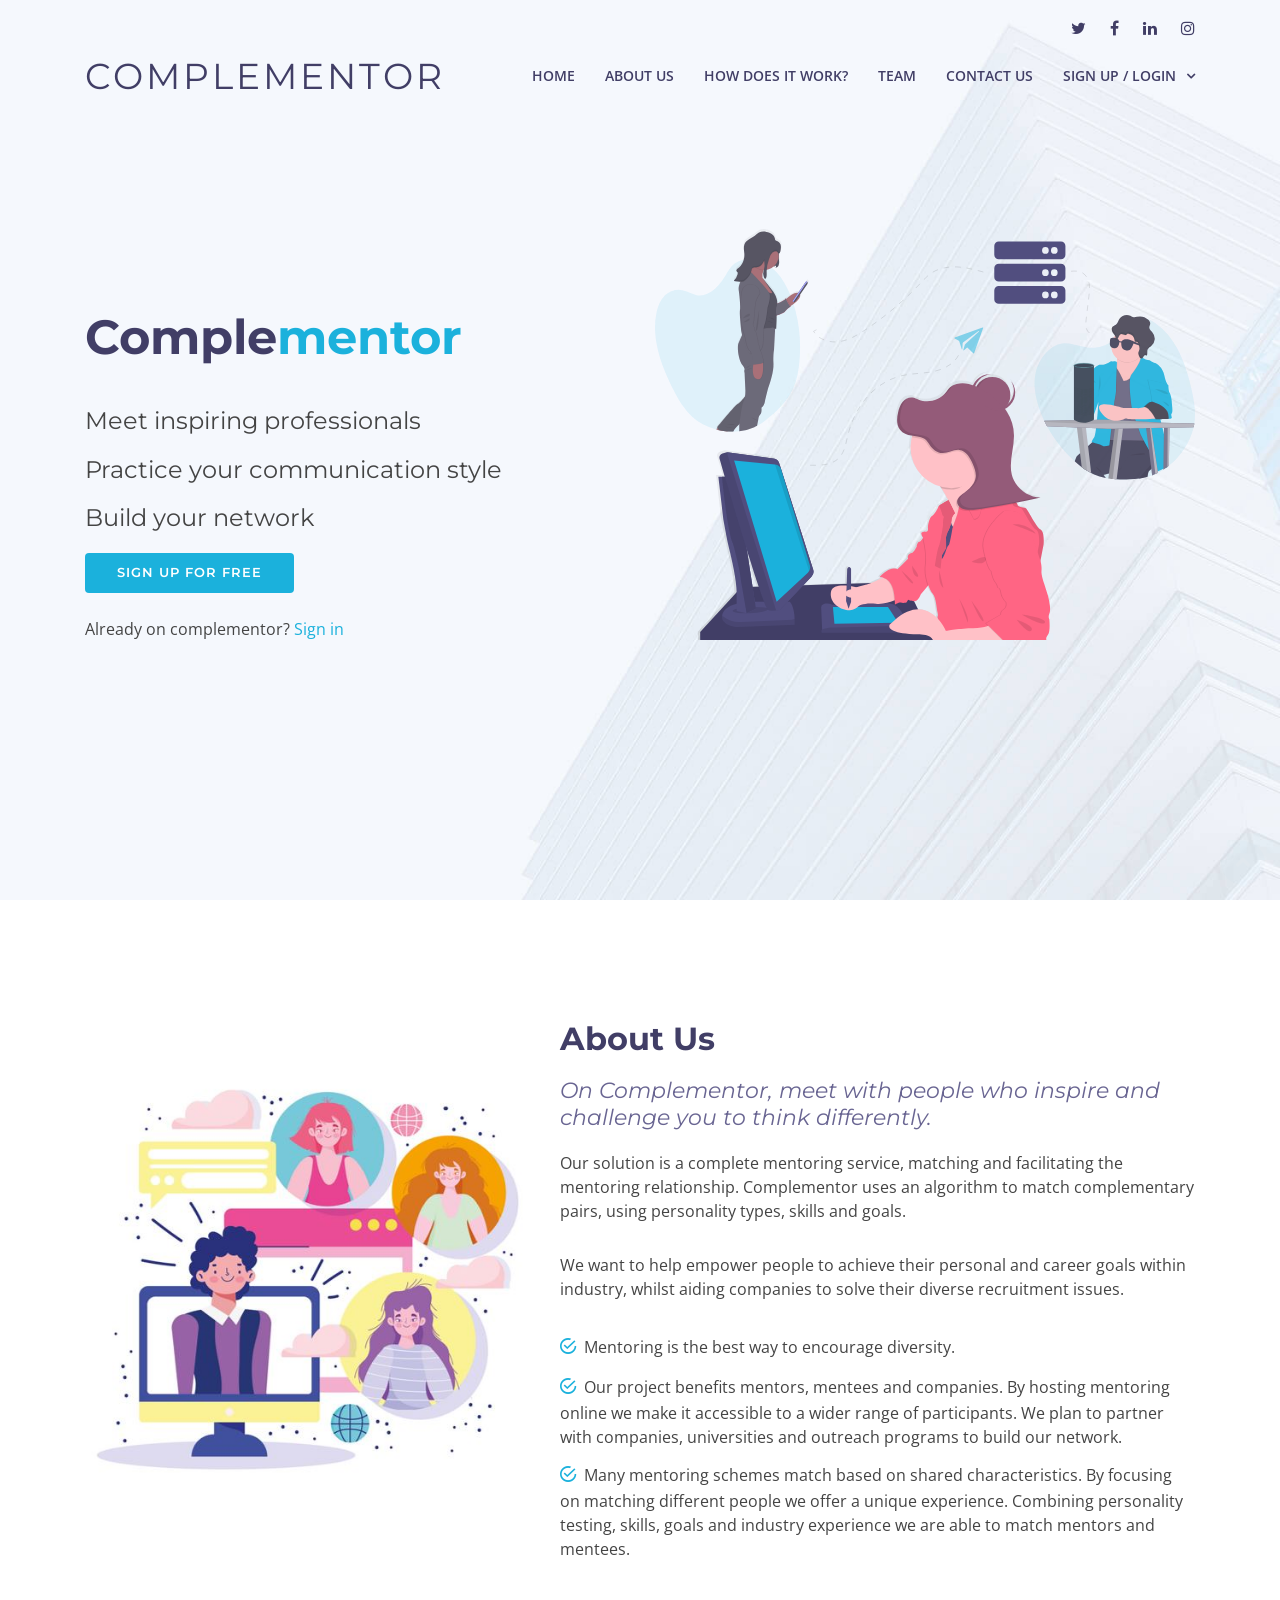
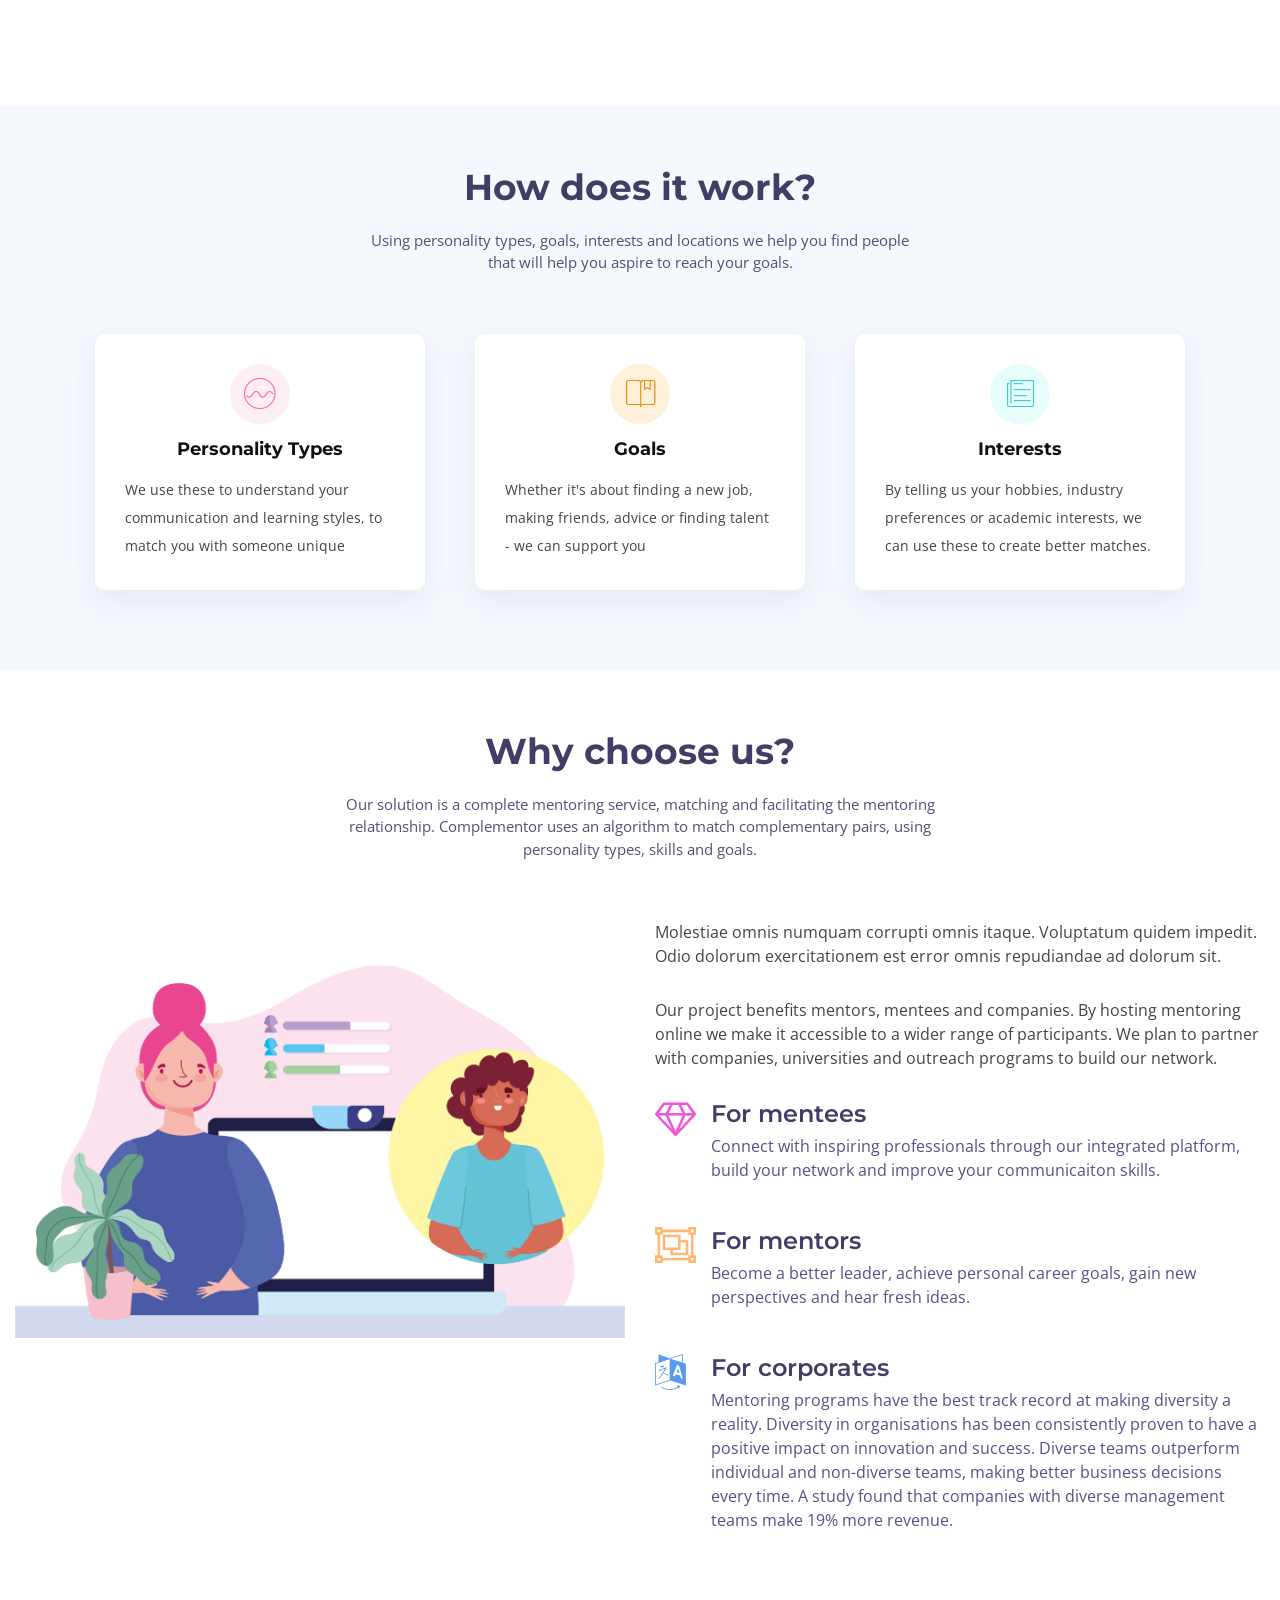
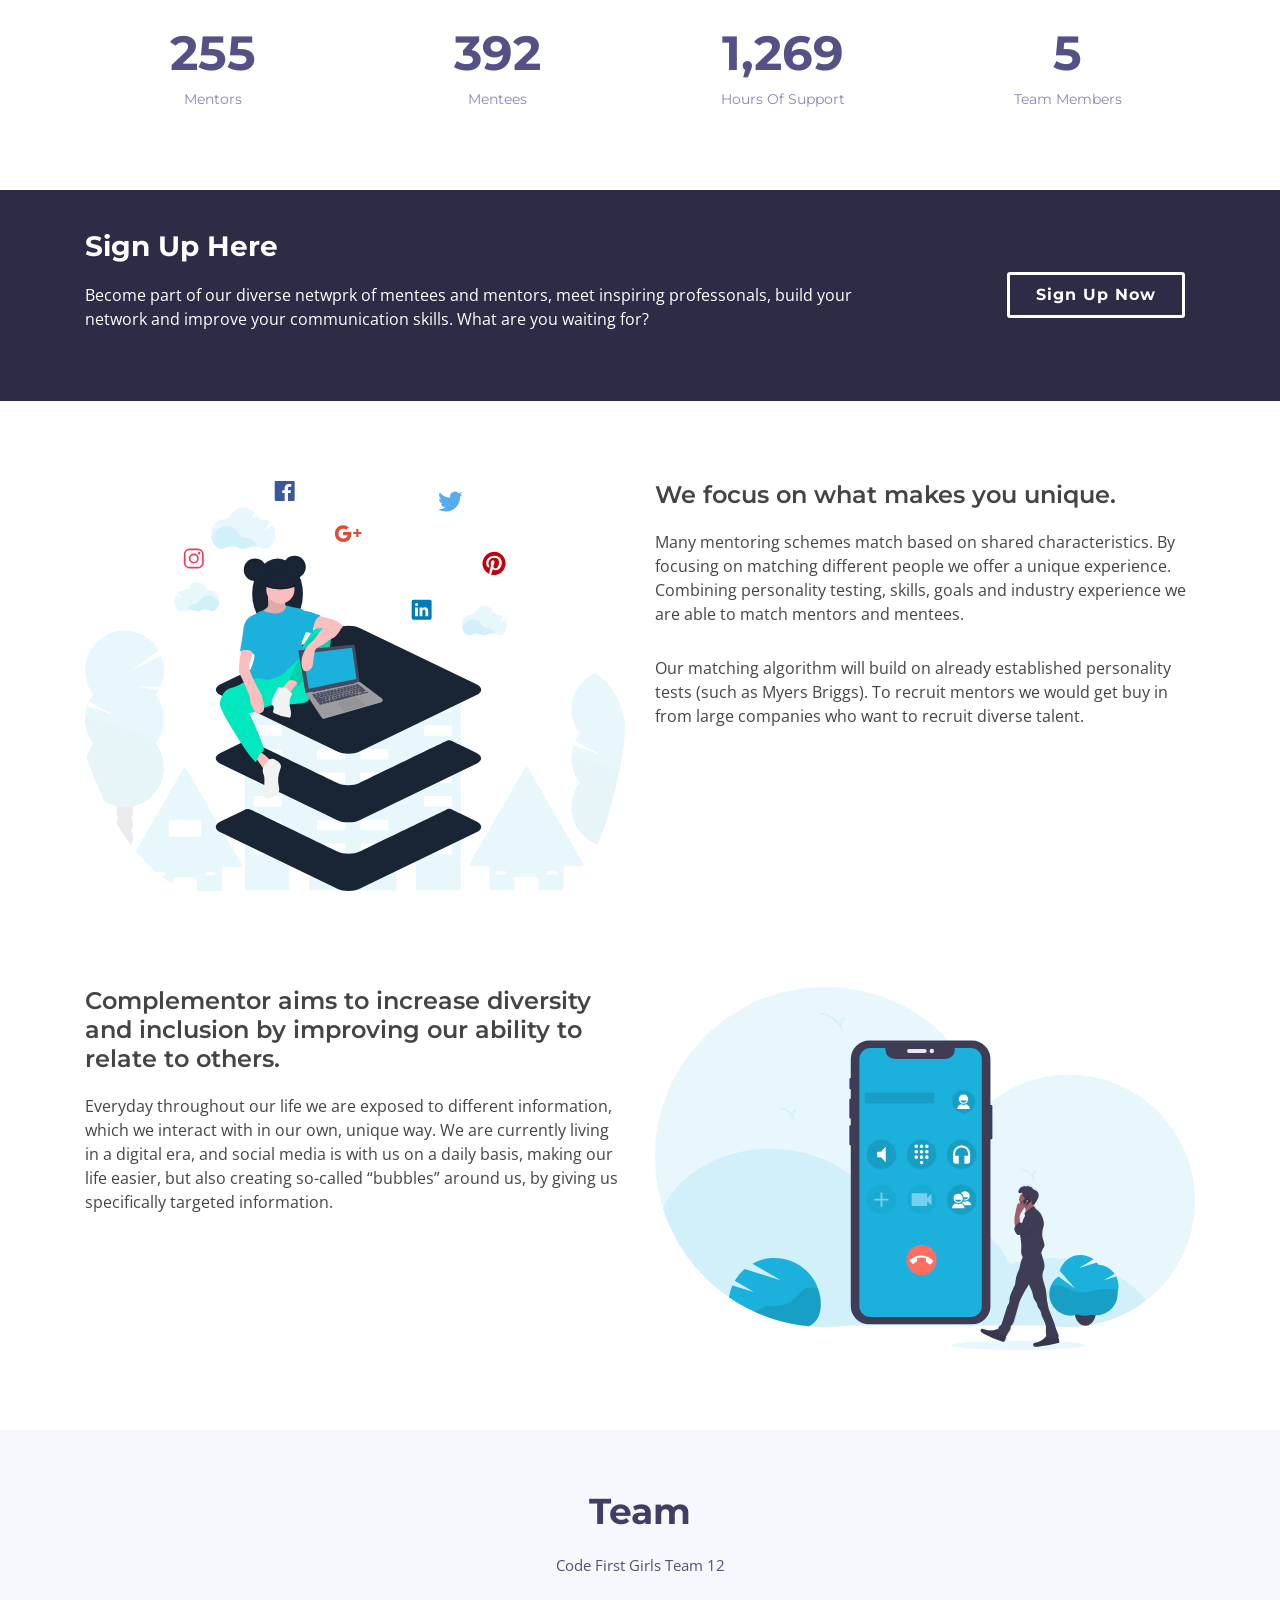
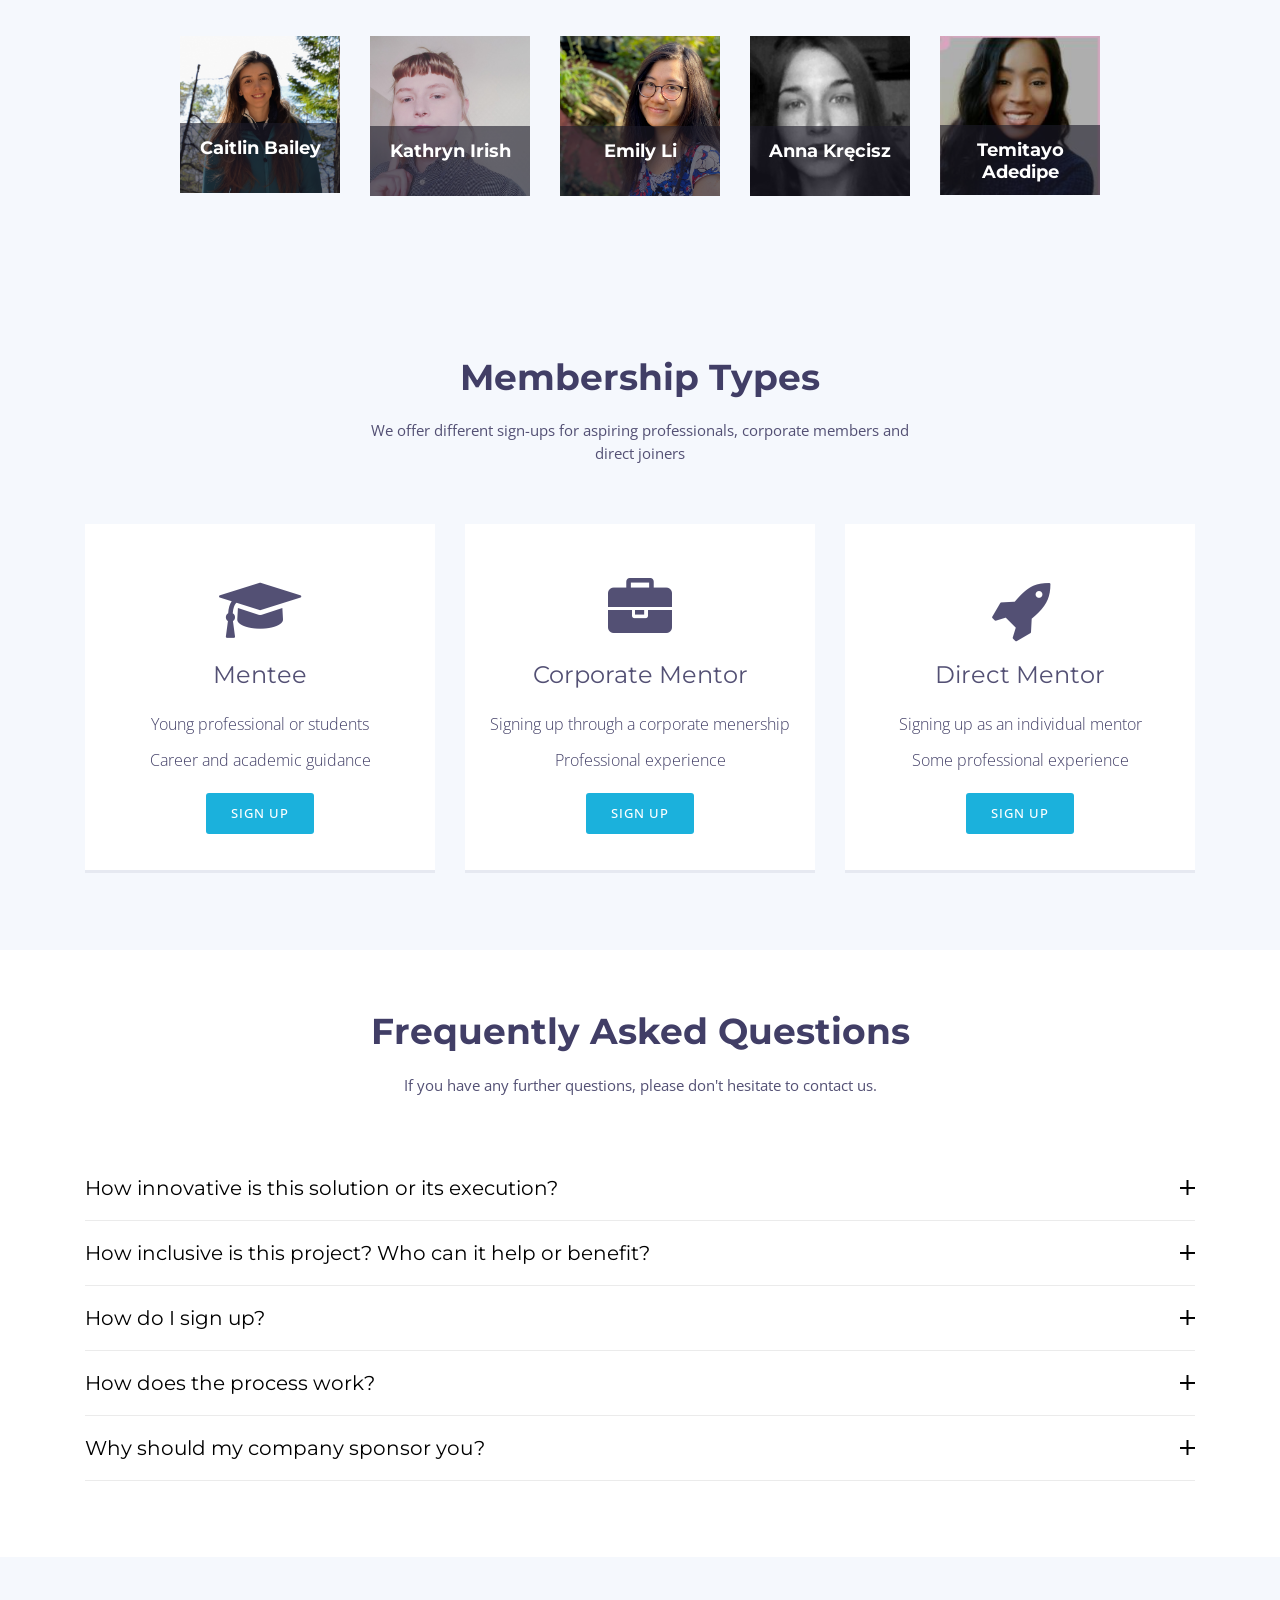
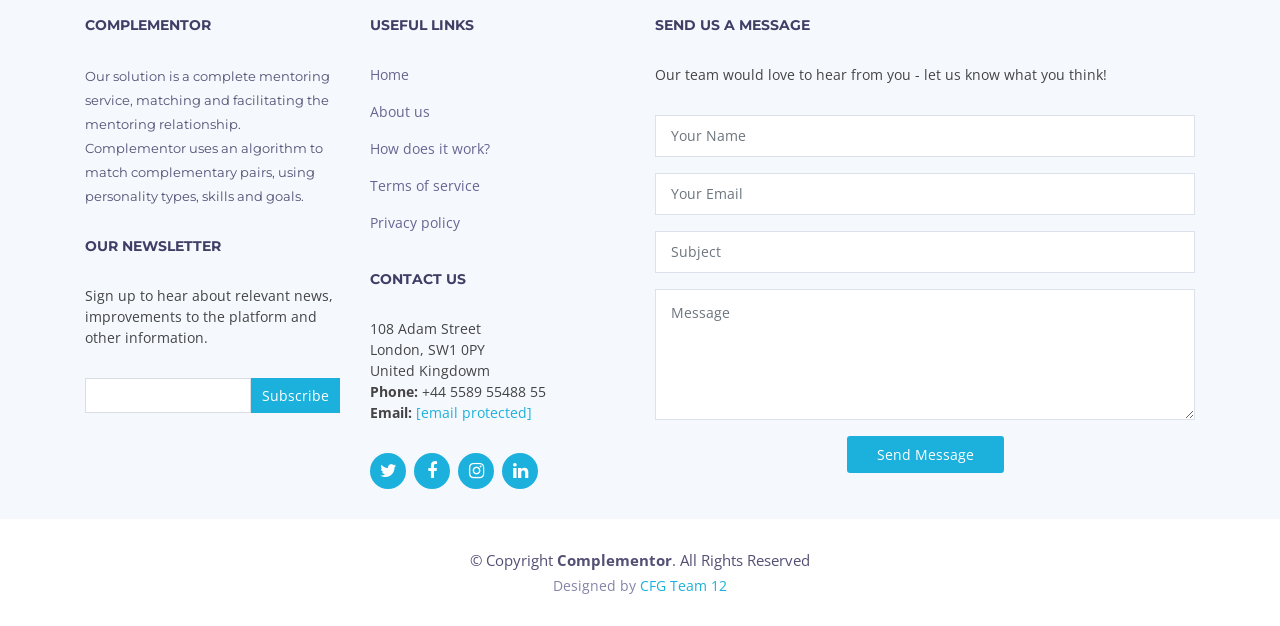
==== commit c3eefd57: "Merge branch 'main' of https://github.com/caitlingbailey/complementor into main" ====
--- a/home.html
+++ b/home.html
@@ -95,10 +95,10 @@
           <h4>Practice your communication style</h4>
           <h4>Build your network</h4>
           <div>
-            <a href="#about" class="btn-get-started scrollto">Sign up for free</a>
+            <a href="https://tayoadedipe.typeform.com/to/KHrOQVgA" class="btn-get-started scrollto">Sign up for free</a>
             <br>
             <br>
-            <p>Already on complementor? <a href="" >Sign in</a></p>
+            <p>Already on complementor? <a href="menteepage.html" >Sign in</a></p>
           </div>
         </div>
 
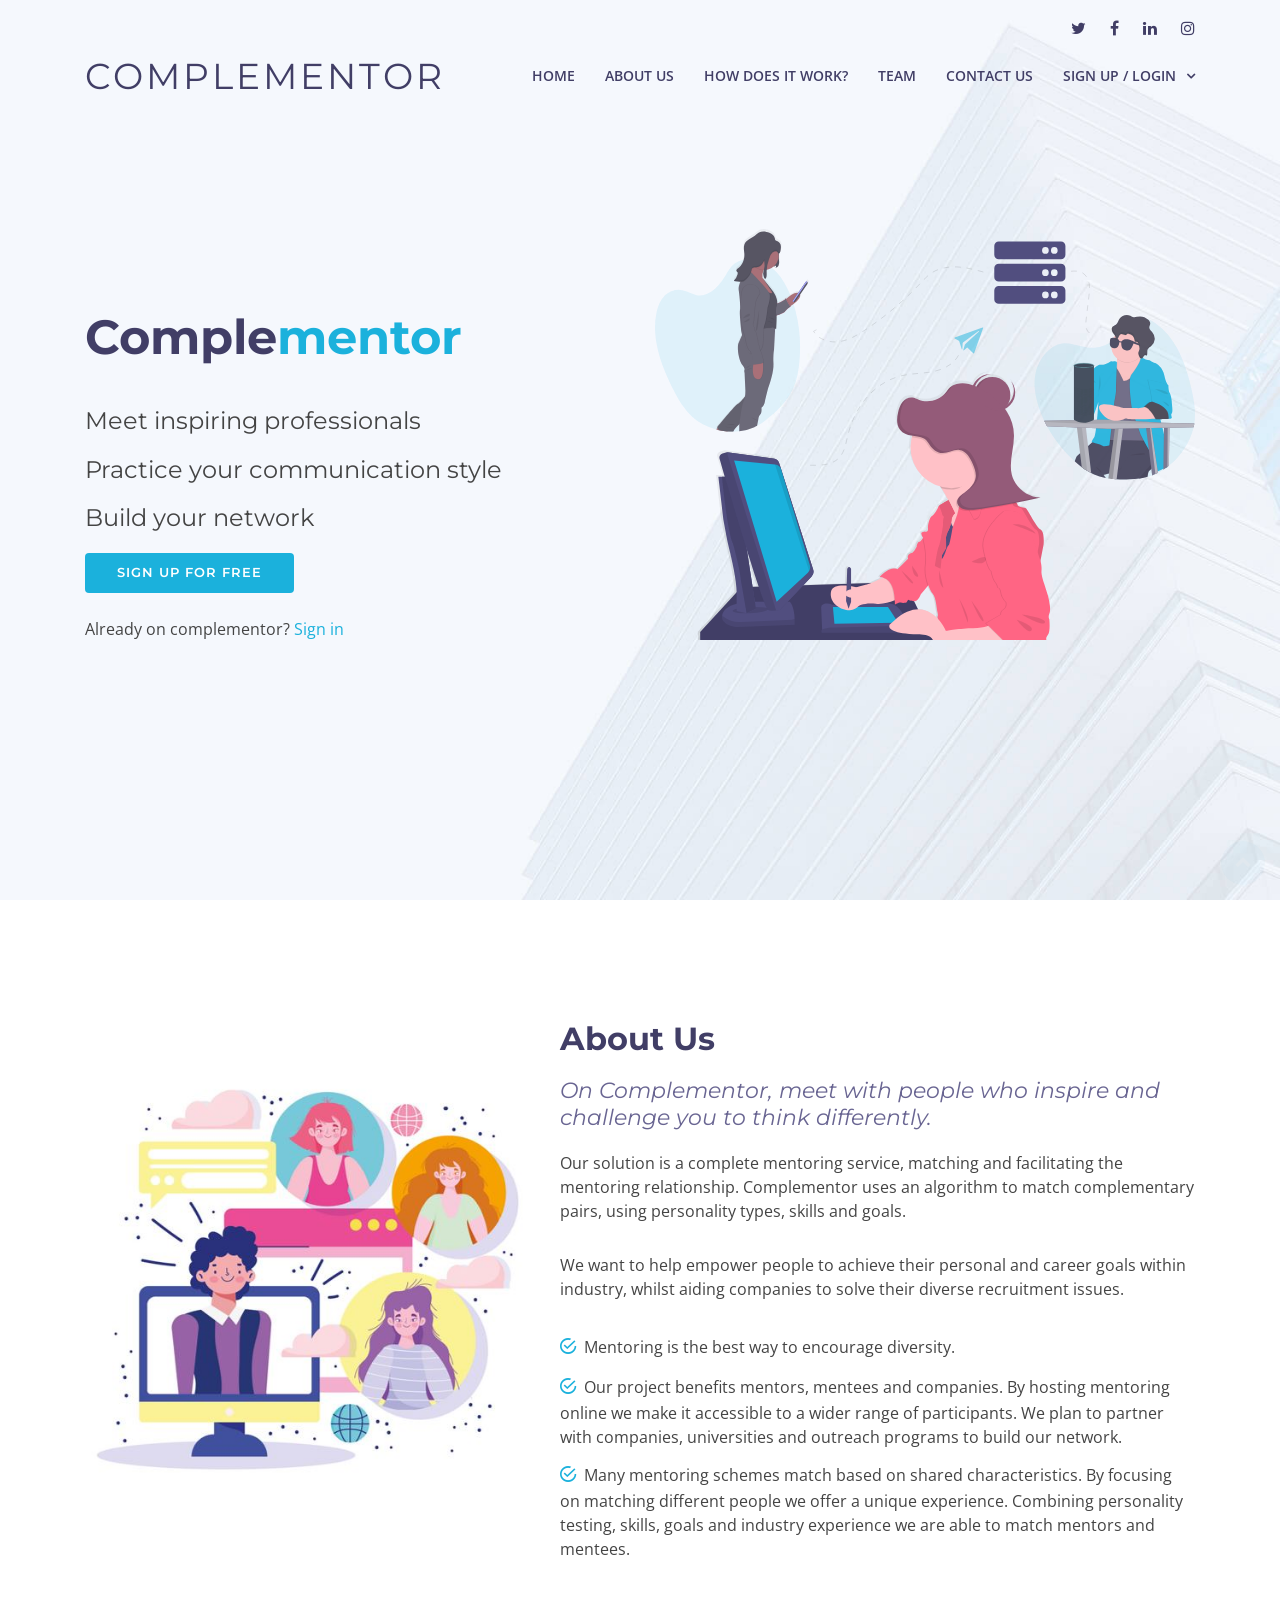
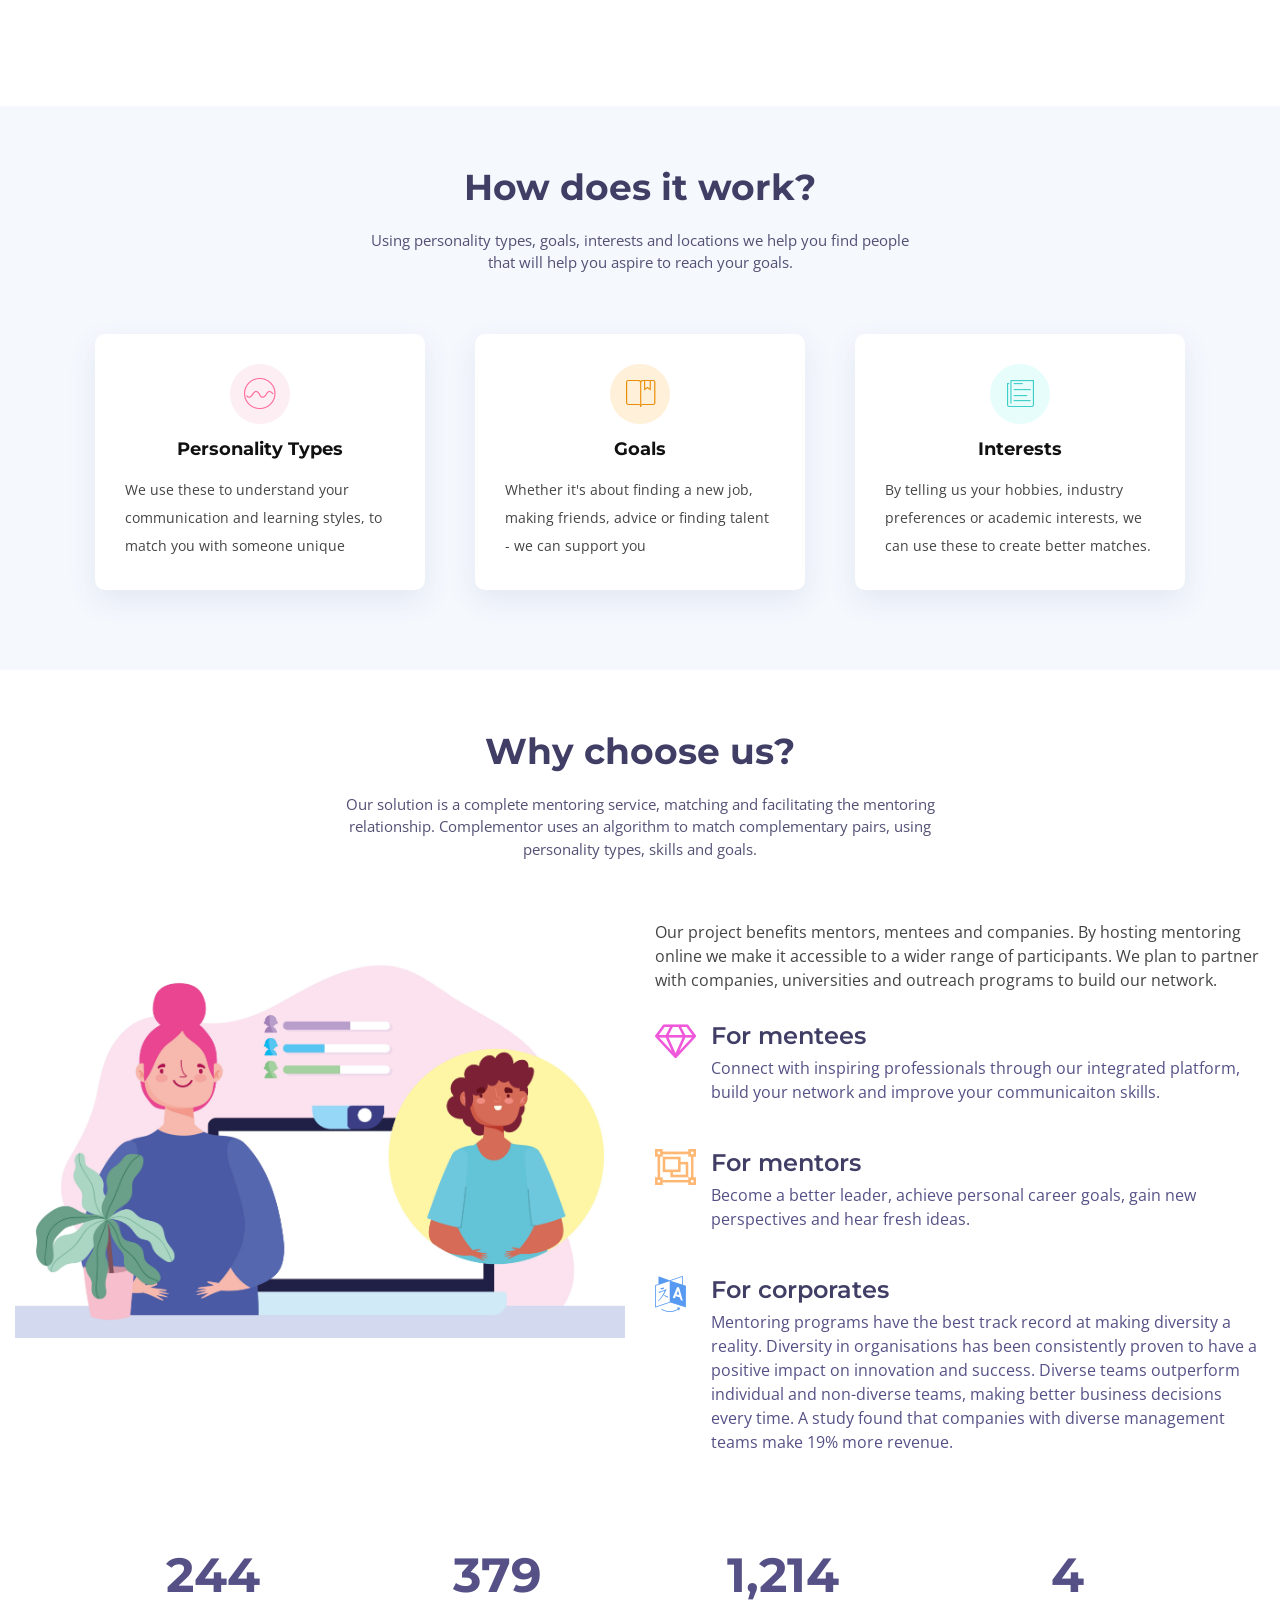
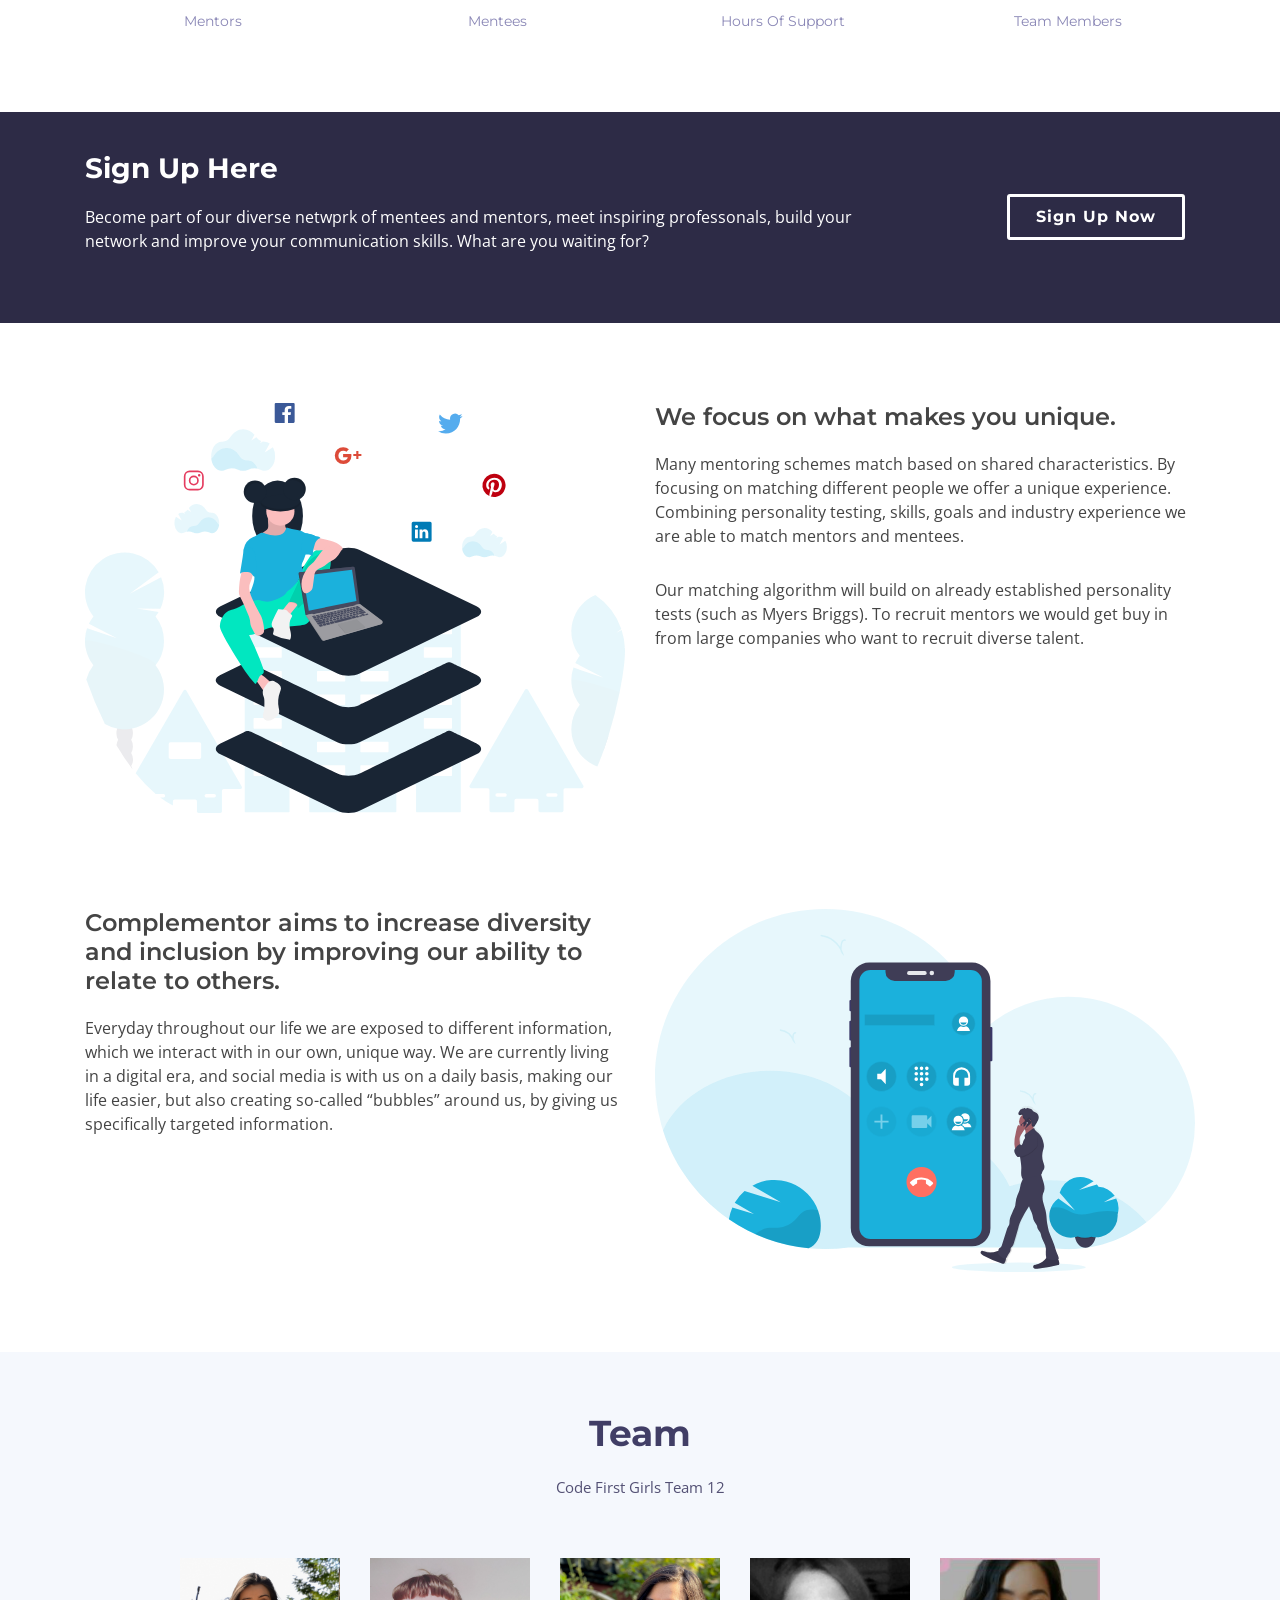
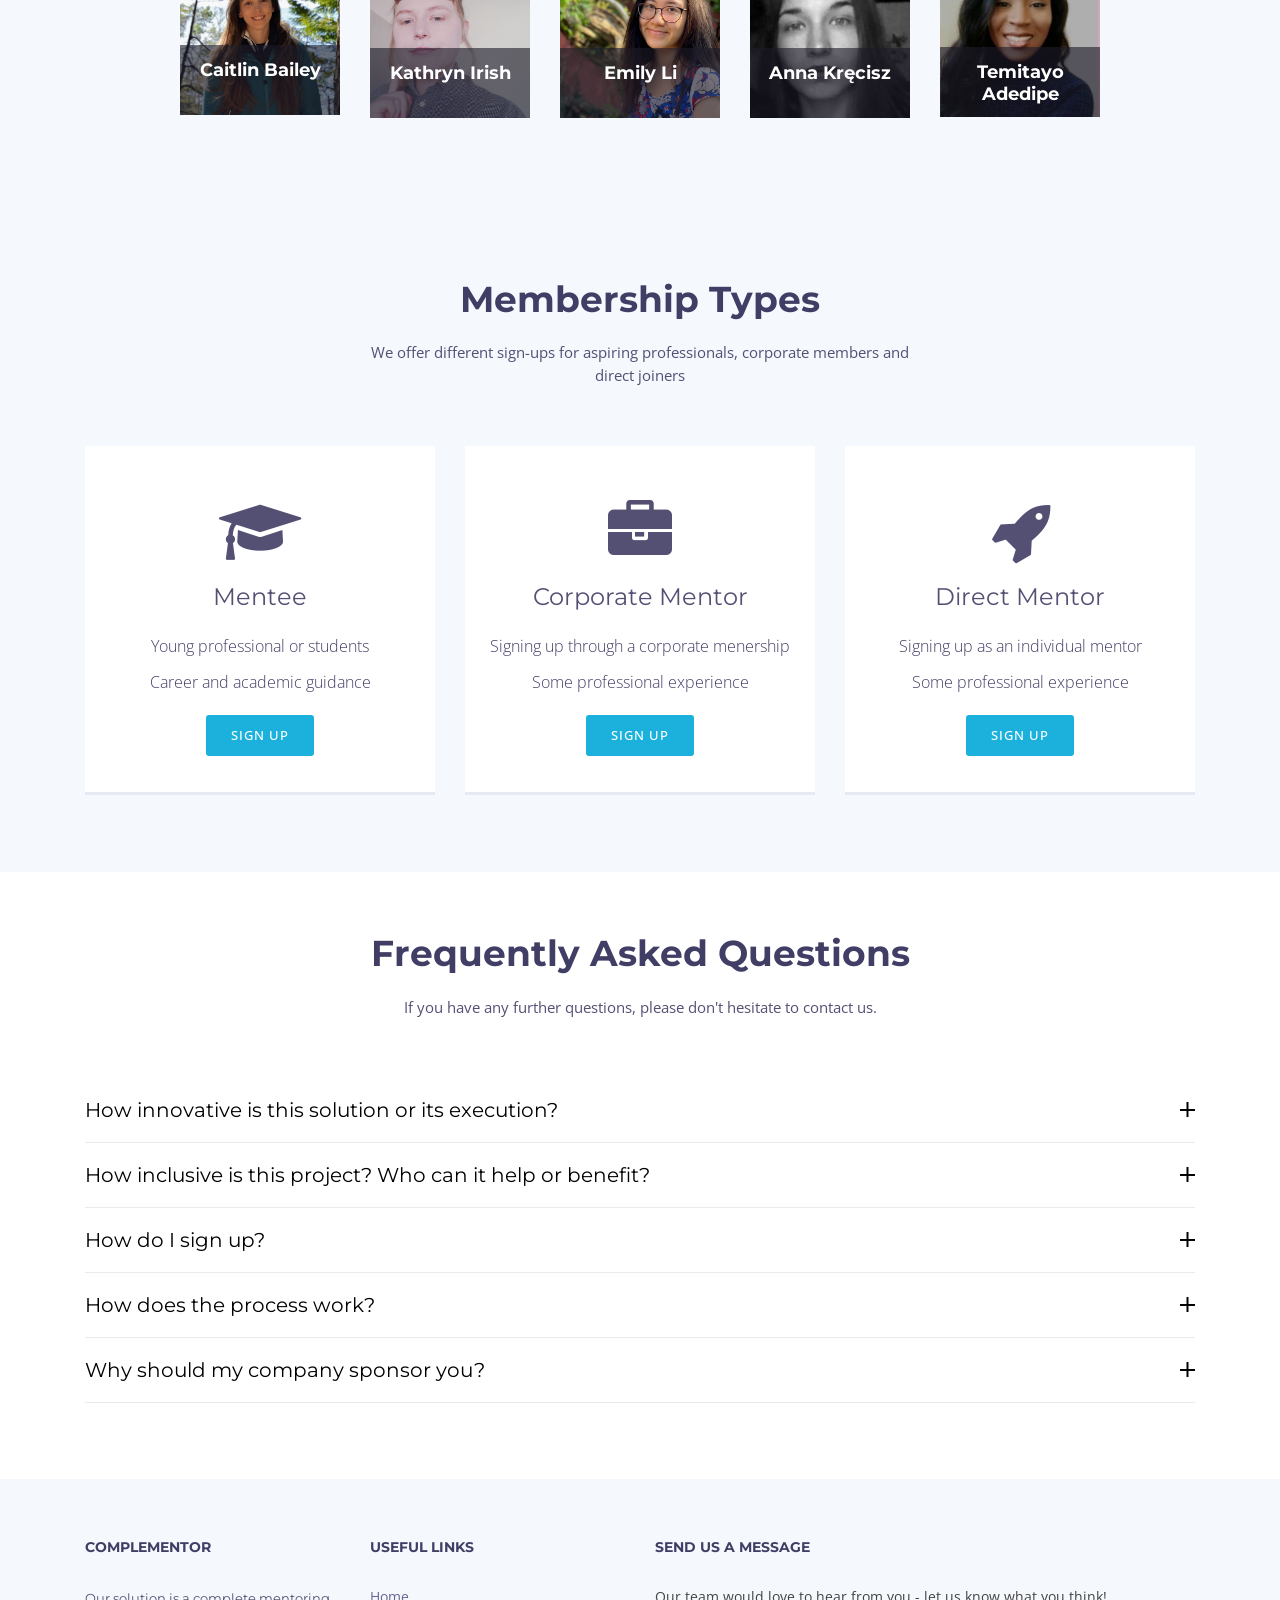
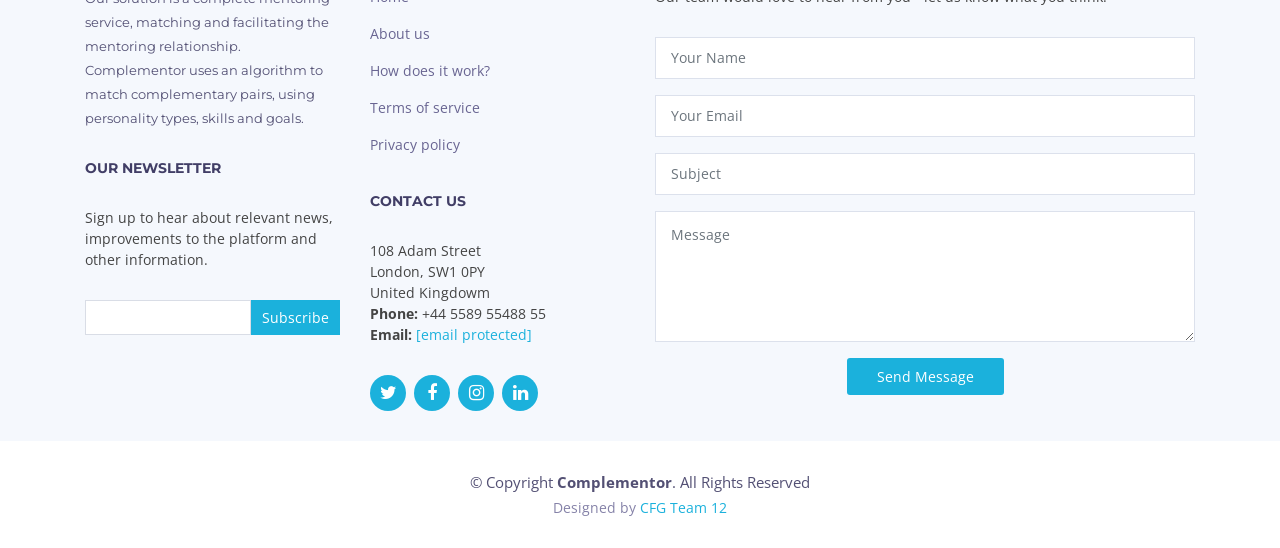
==== commit 9ff91b7c: "Update home.html" ====
--- a/home.html
+++ b/home.html
@@ -63,7 +63,7 @@
           <li><a href="#footer">Contact Us</a></li>
           <li class="drop-down"><a href="">Sign Up / Login</a>
             <ul>
-              <li><a href="https://tayoadedipe.typeform.com/to/KHrOQVgA">Sign Up</a></li>
+              <li><a href="https://tayoadedipe.typeform.com/to/KHrOQVgA" target="_blank">Sign Up</a></li>
               <!-- <li class="drop-down"><a href="#">Login</a>
                 <ul>
                   <li><a href="#">Deep Drop Down 1</a></li>
@@ -95,10 +95,10 @@
           <h4>Practice your communication style</h4>
           <h4>Build your network</h4>
           <div>
-            <a href="https://tayoadedipe.typeform.com/to/KHrOQVgA" class="btn-get-started scrollto">Sign up for free</a>
+            <a href="https://tayoadedipe.typeform.com/to/KHrOQVgA" target="_blank" class="btn-get-started scrollto">Sign up for free</a>
             <br>
             <br>
-            <p>Already on complementor? <a href="menteepage.html" >Sign in</a></p>
+            <p>Already on complementor? <a href="menteepage.html">Sign in</a></p>
           </div>
         </div>
 
@@ -229,7 +229,7 @@
 
           <div class="col-lg-6">
             <div class="why-us-content">
-              <p>Molestiae omnis numquam corrupti omnis itaque. Voluptatum quidem impedit. Odio dolorum exercitationem est error omnis repudiandae ad dolorum sit.</p>
+              <!-- <p>Molestiae omnis numquam corrupti omnis itaque. Voluptatum quidem impedit. Odio dolorum exercitationem est error omnis repudiandae ad dolorum sit.</p> -->
               <p>
                 Our project benefits mentors, mentees and companies. By hosting mentoring online we make it accessible to a wider range of participants. We plan to partner with companies, universities and outreach programs to build our network.
 
@@ -726,7 +726,7 @@
                   <!-- <li class="list-group-item">Et perspiciatis suscipit</li> -->
                   <!-- <li class="list-group-item">24/7 Support System</li> -->
                 </ul>
-                <a href="https://tayoadedipe.typeform.com/to/D4LyTc2A" class="btn">Sign Up </a>
+                <a href="https://tayoadedipe.typeform.com/to/D4LyTc2A" target="_blank" class="btn">Sign Up </a>
               </div>
             </div>
           </div>
@@ -743,11 +743,11 @@
                 </h4>
                 <ul class="list-group">
                   <li class="list-group-item">Signing up through a corporate menership</li>
-                  <li class="list-group-item">Professional experience</li>
+                  <li class="list-group-item">Some professional experience</li>
                   <!-- <li class="list-group-item">Et perspiciatis suscipit</li> -->
                   <!-- <li class="list-group-item">24/7 Support System</li> -->
                 </ul>
-                <a href="https://tayoadedipe.typeform.com/to/D4LyTc2A" class="btn">Sign Up</a>
+                <a href="https://tayoadedipe.typeform.com/to/D4LyTc2A" target="_blank" class="btn">Sign Up</a>
               </div>
             </div>
           </div>
@@ -768,7 +768,7 @@
                   <!-- <li class="list-group-item">Et perspiciatis suscipit</li> -->
                   <!-- <li class="list-group-item">24/7 Support System</li> -->
                 </ul>
-                <a href="https://tayoadedipe.typeform.com/to/D4LyTc2A" class="btn">Sign Up</a>
+                <a href="https://tayoadedipe.typeform.com/to/D4LyTc2A" target="_blank" class="btn">Sign Up</a>
               </div>
             </div>
           </div>
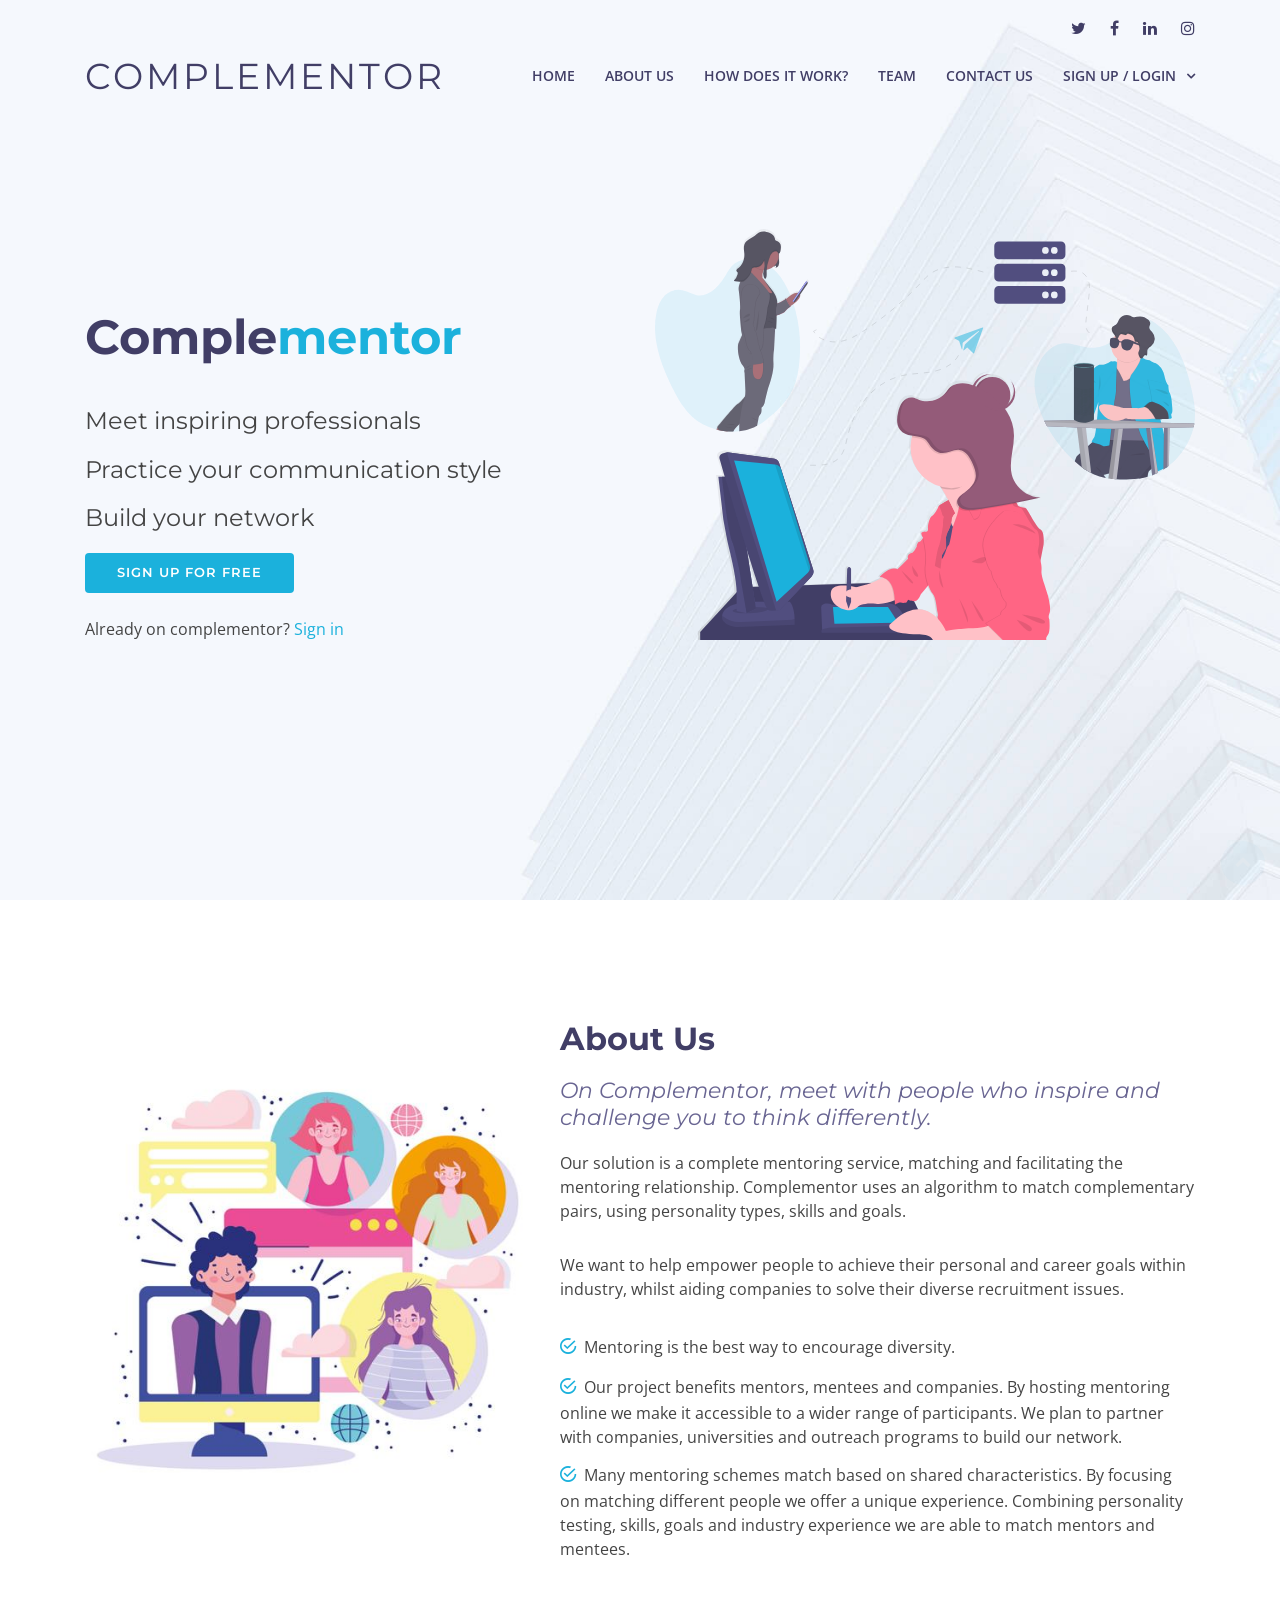
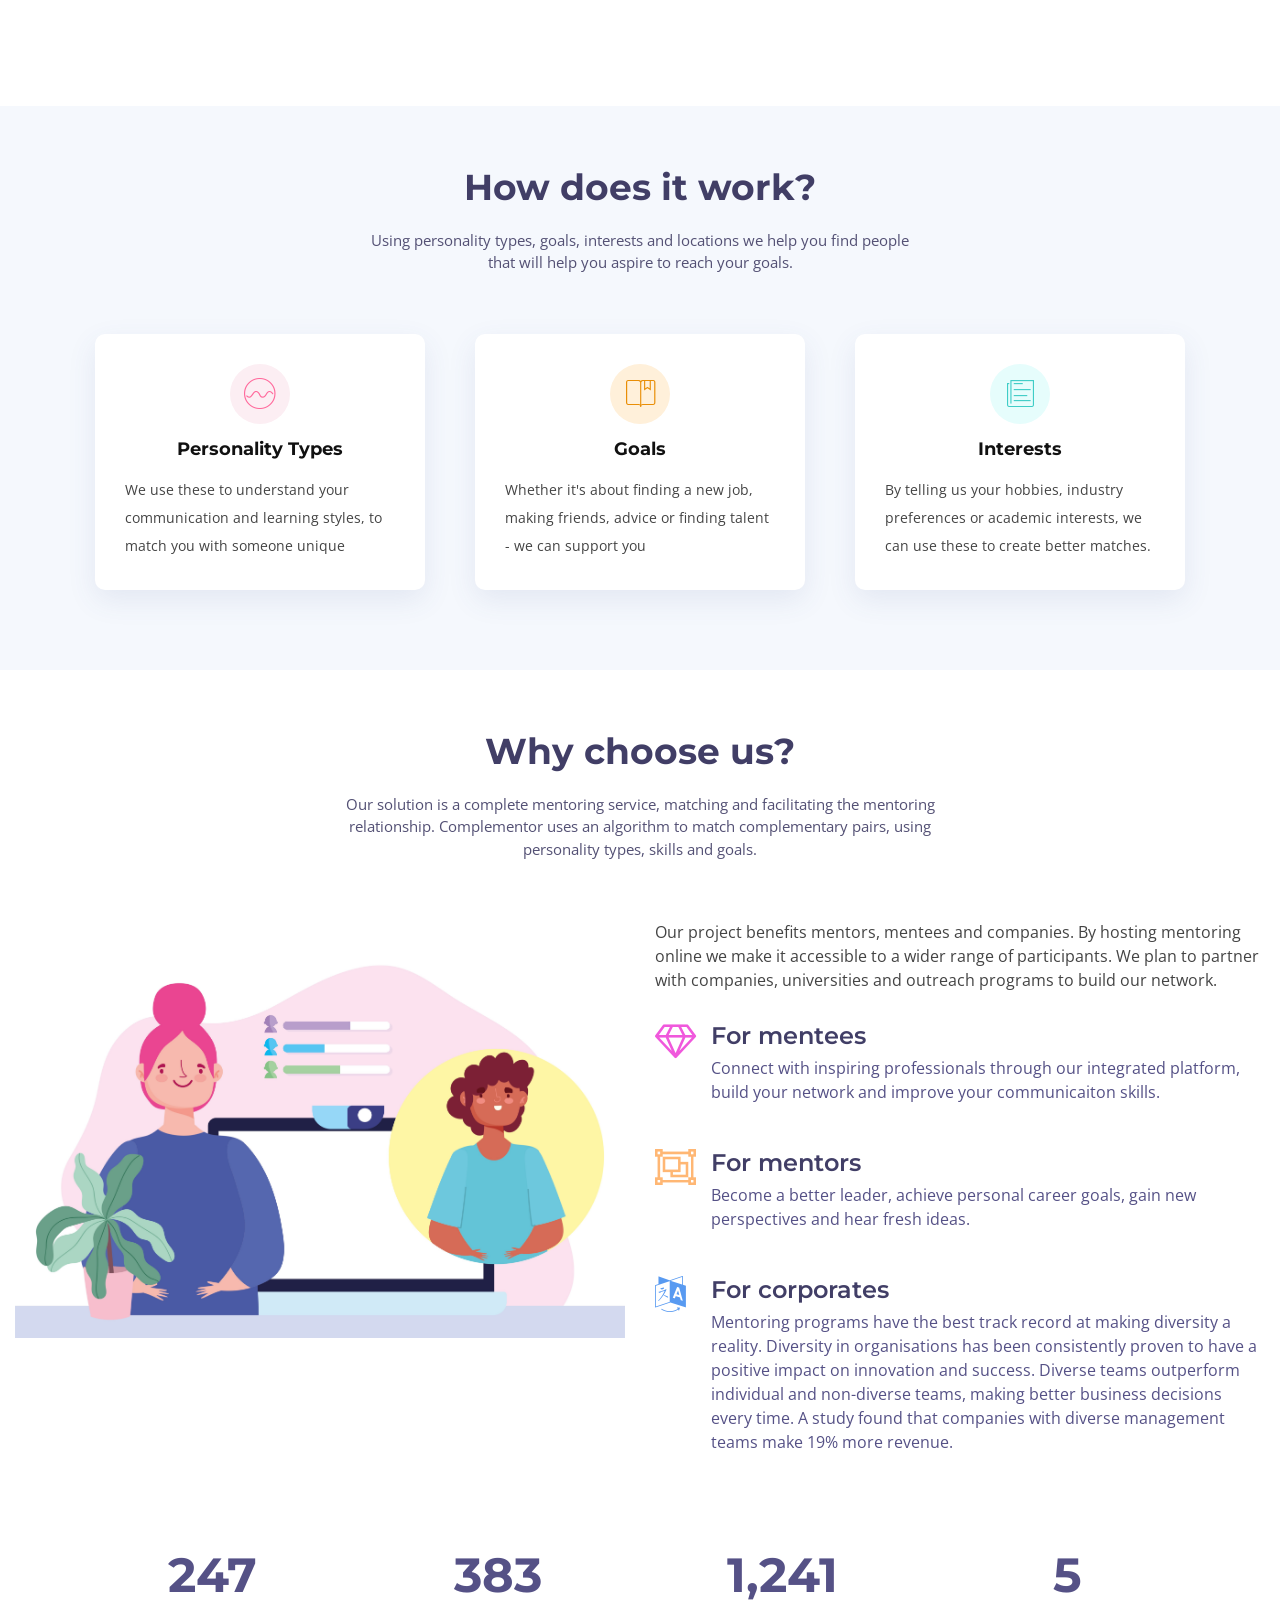
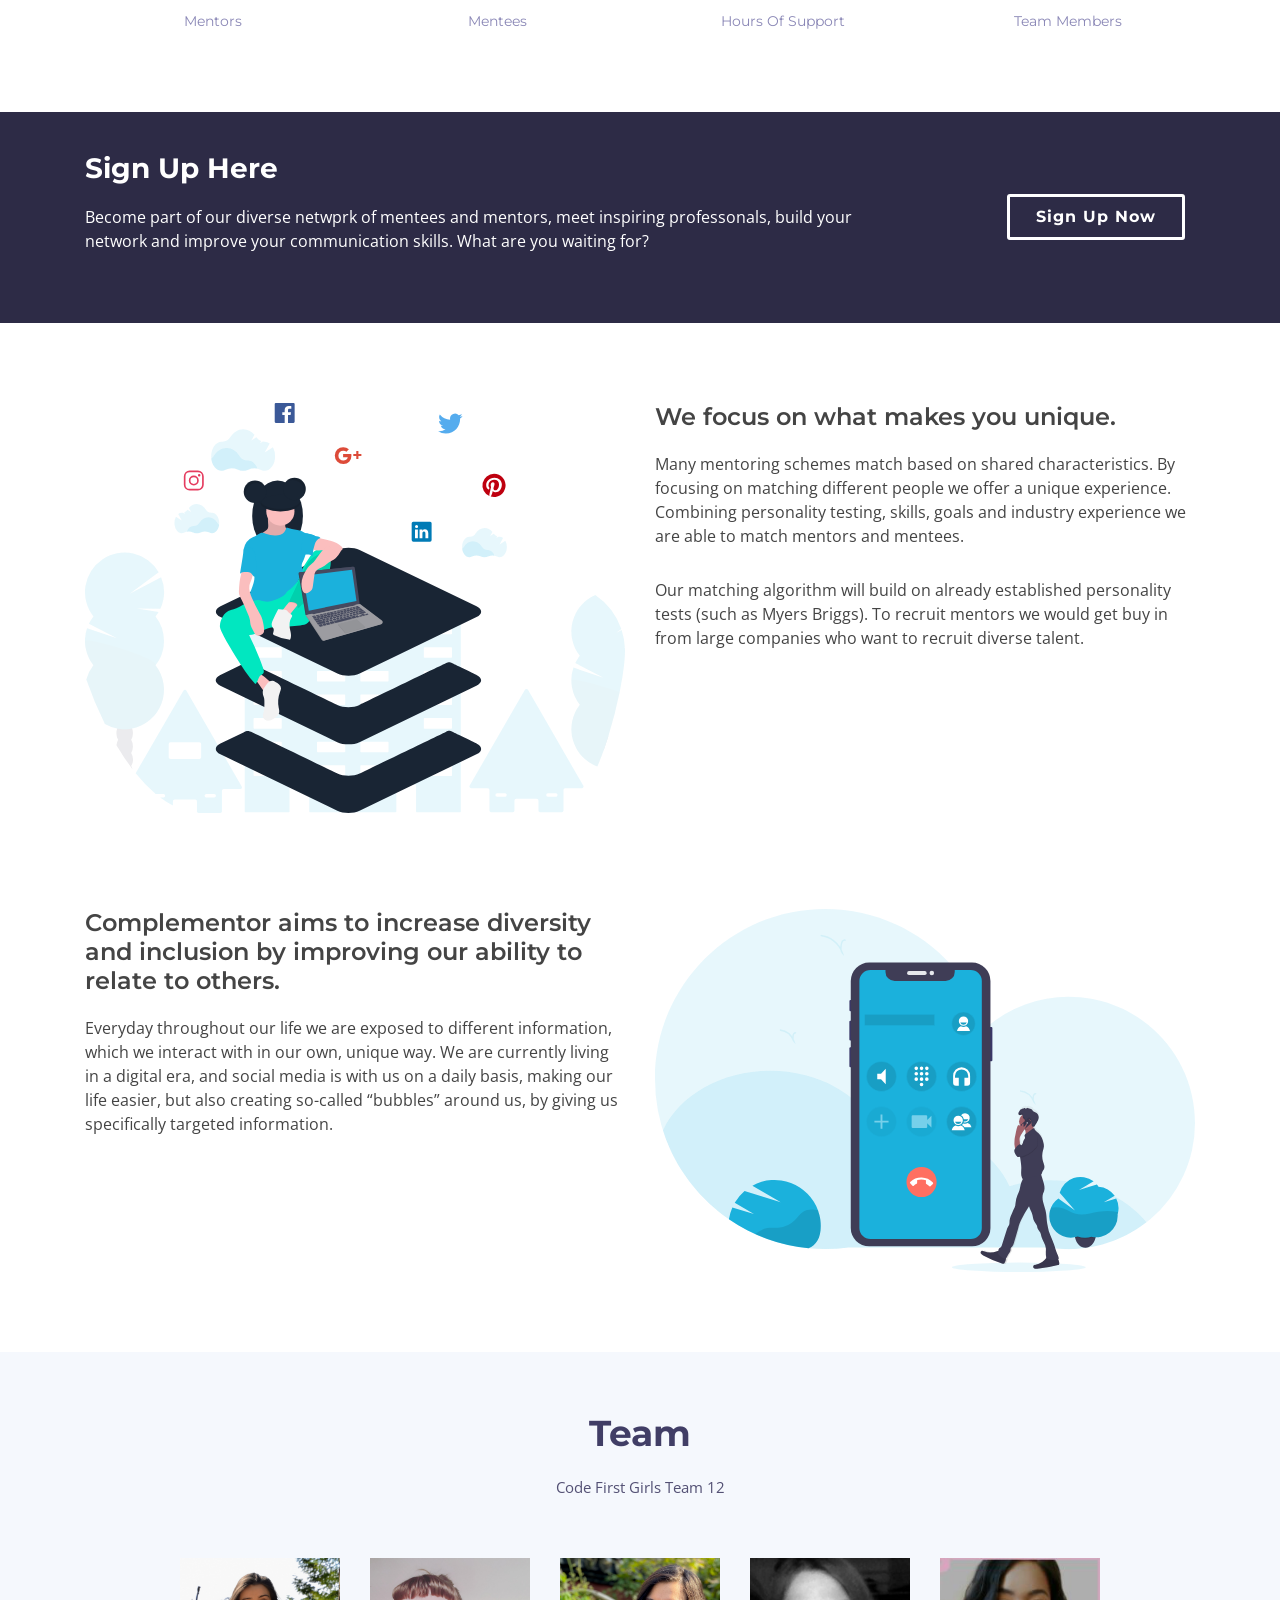
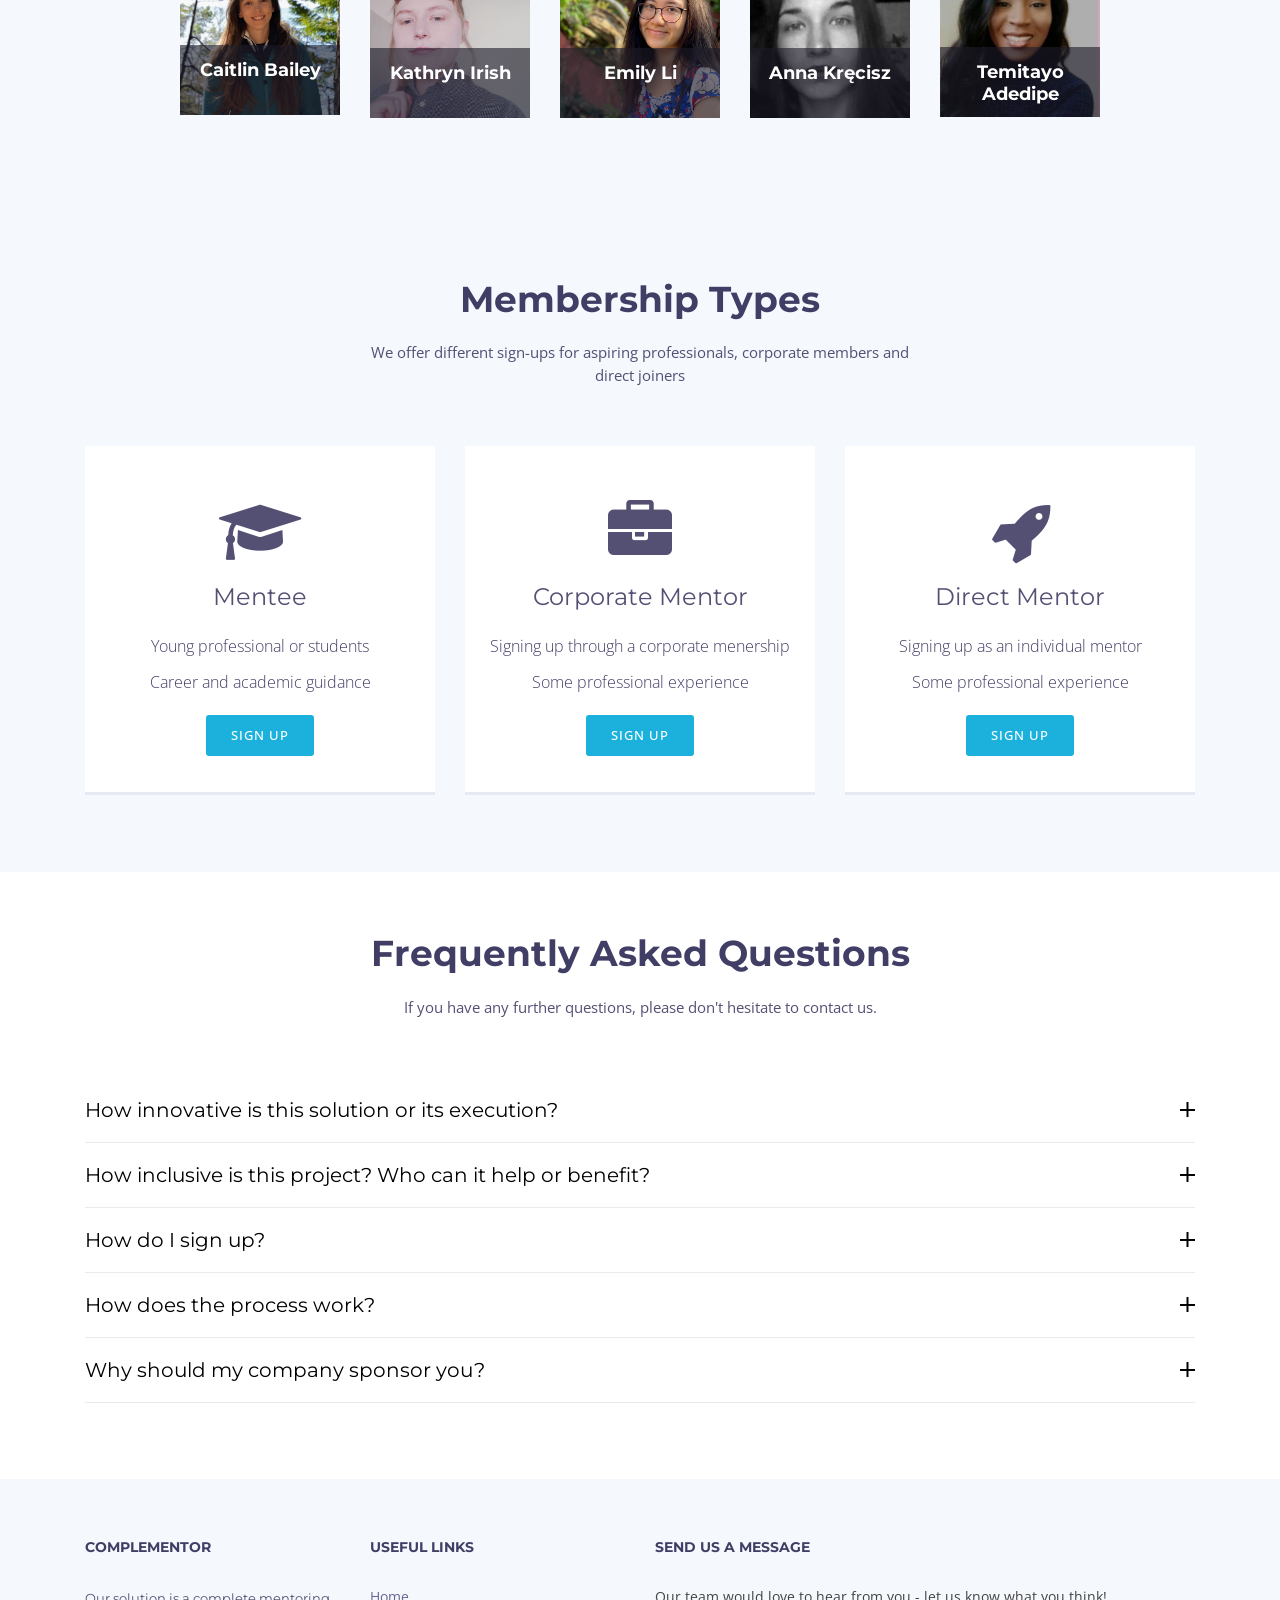
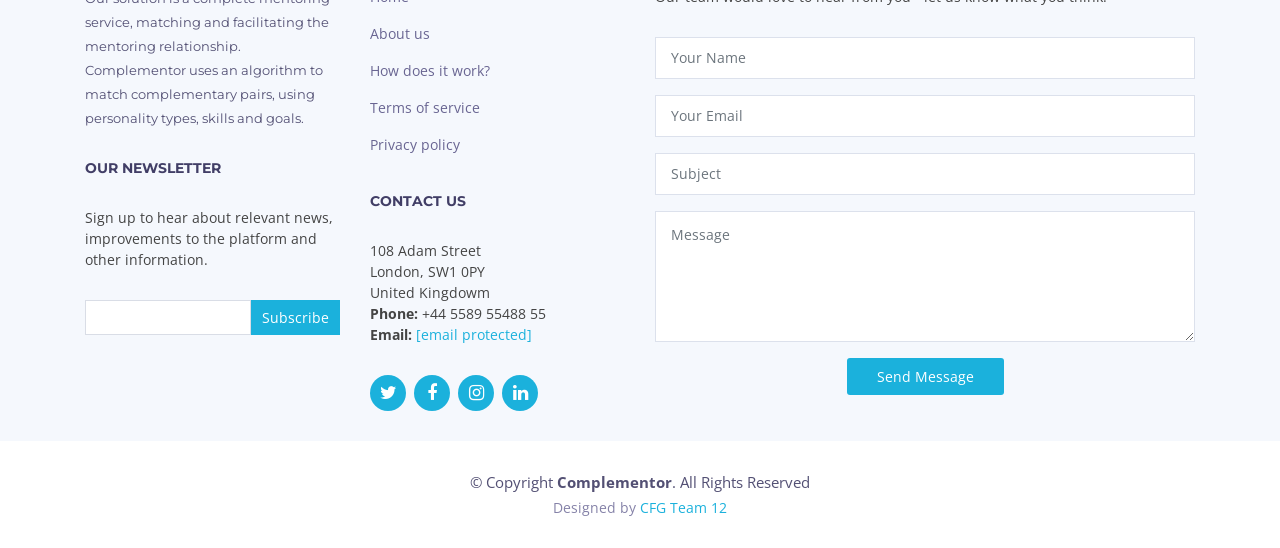
==== commit 37030bb3: "Update home.html" ====
--- a/home.html
+++ b/home.html
@@ -63,7 +63,7 @@
           <li><a href="#footer">Contact Us</a></li>
           <li class="drop-down"><a href="">Sign Up / Login</a>
             <ul>
-              <li><a href="https://tayoadedipe.typeform.com/to/KHrOQVgA" target="_blank">Sign Up</a></li>
+              <li><a href="https://https://tayoadedipe.typeform.com/to/D4LyTc2A" target="_blank">Sign Up</a></li>
               <!-- <li class="drop-down"><a href="#">Login</a>
                 <ul>
                   <li><a href="#">Deep Drop Down 1</a></li>
@@ -95,7 +95,7 @@
           <h4>Practice your communication style</h4>
           <h4>Build your network</h4>
           <div>
-            <a href="https://tayoadedipe.typeform.com/to/KHrOQVgA" target="_blank" class="btn-get-started scrollto">Sign up for free</a>
+            <a href="https://https://tayoadedipe.typeform.com/to/D4LyTc2A" target="_blank" class="btn-get-started scrollto">Sign up for free</a>
             <br>
             <br>
             <p>Already on complementor? <a href="menteepage.html">Sign in</a></p>
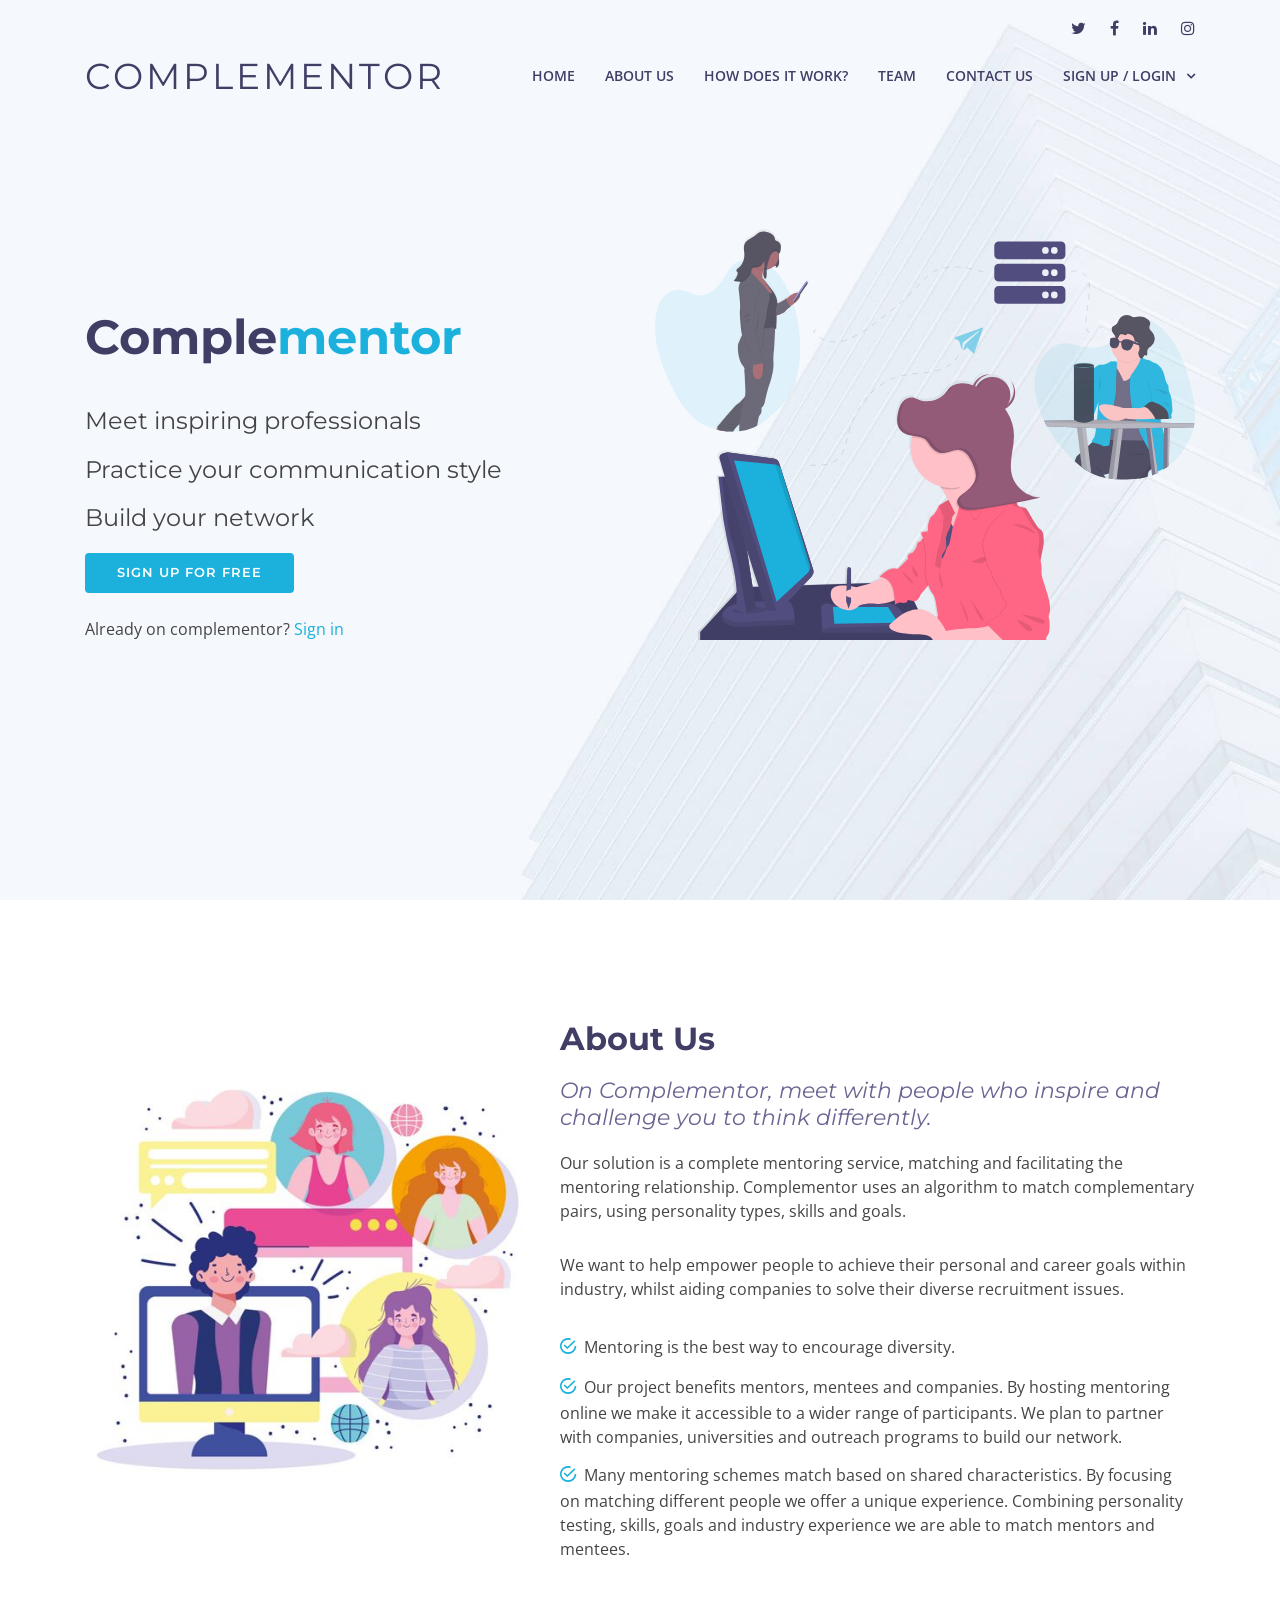
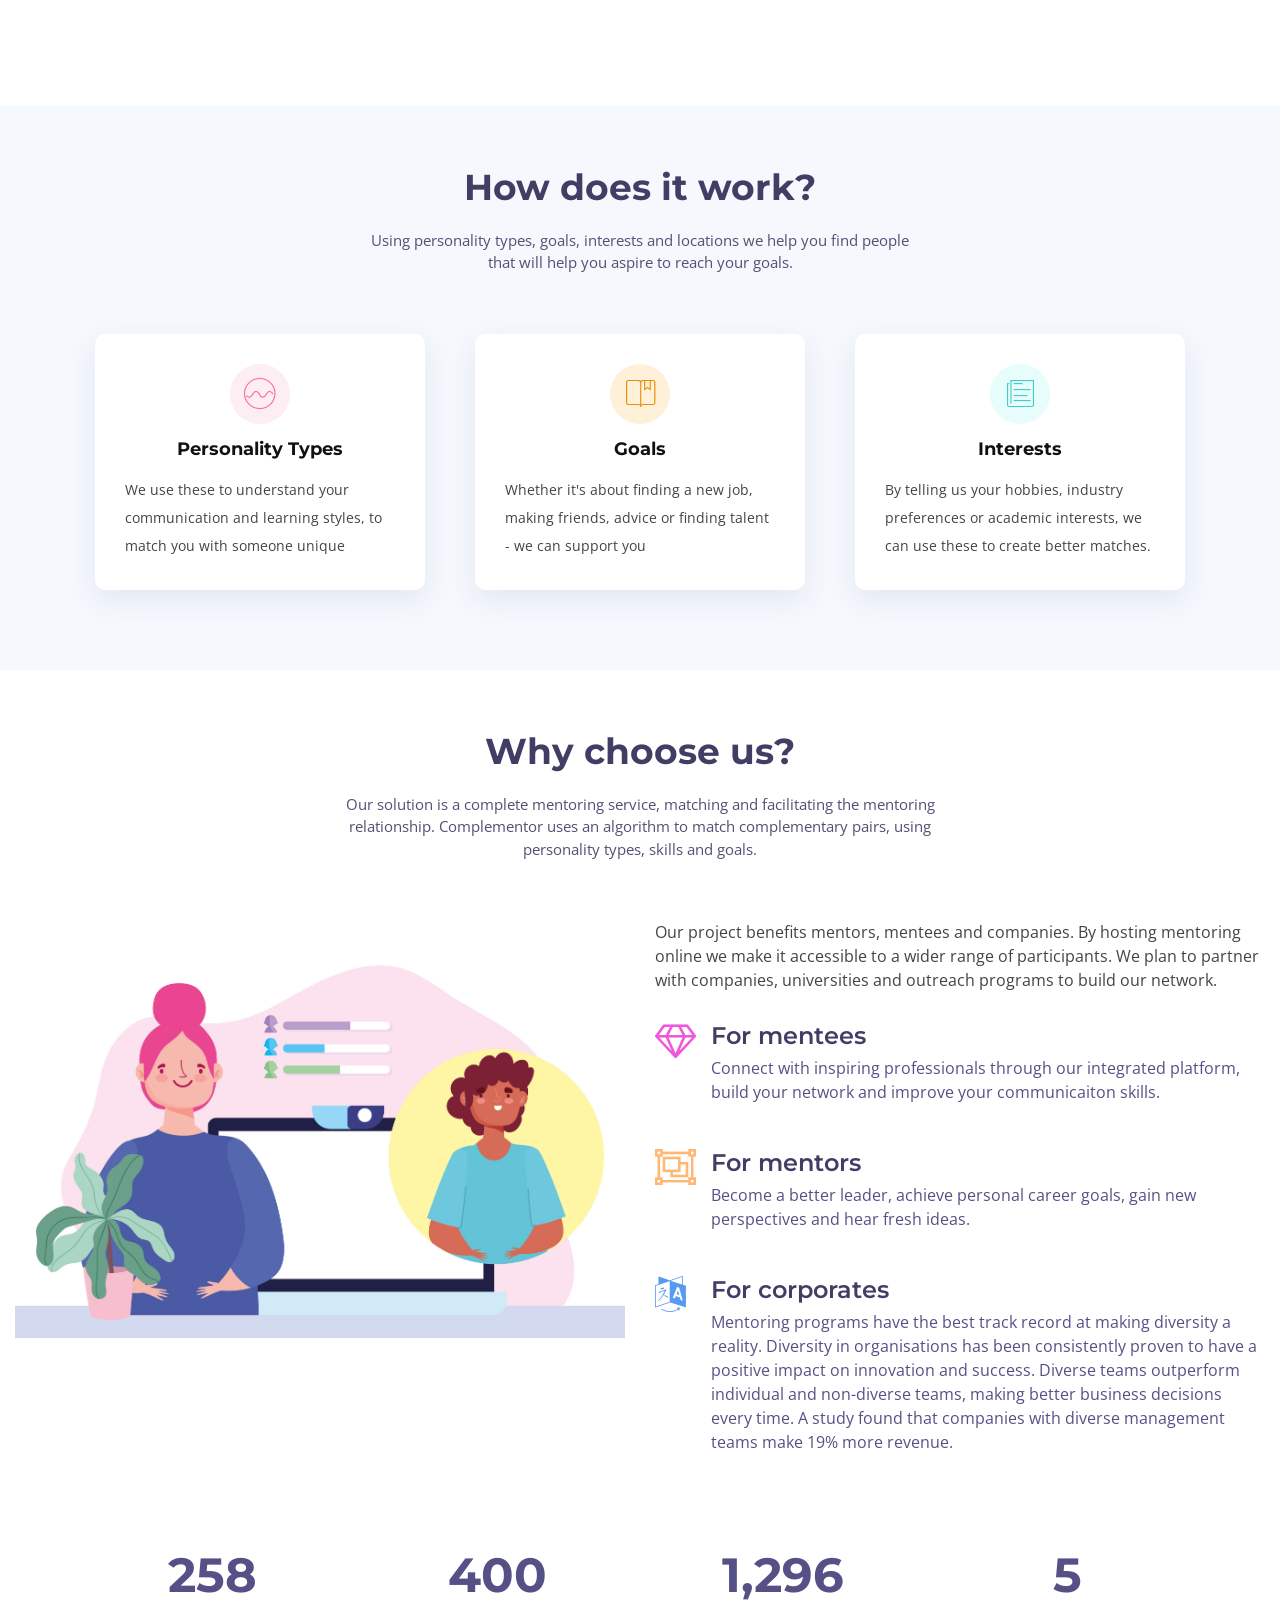
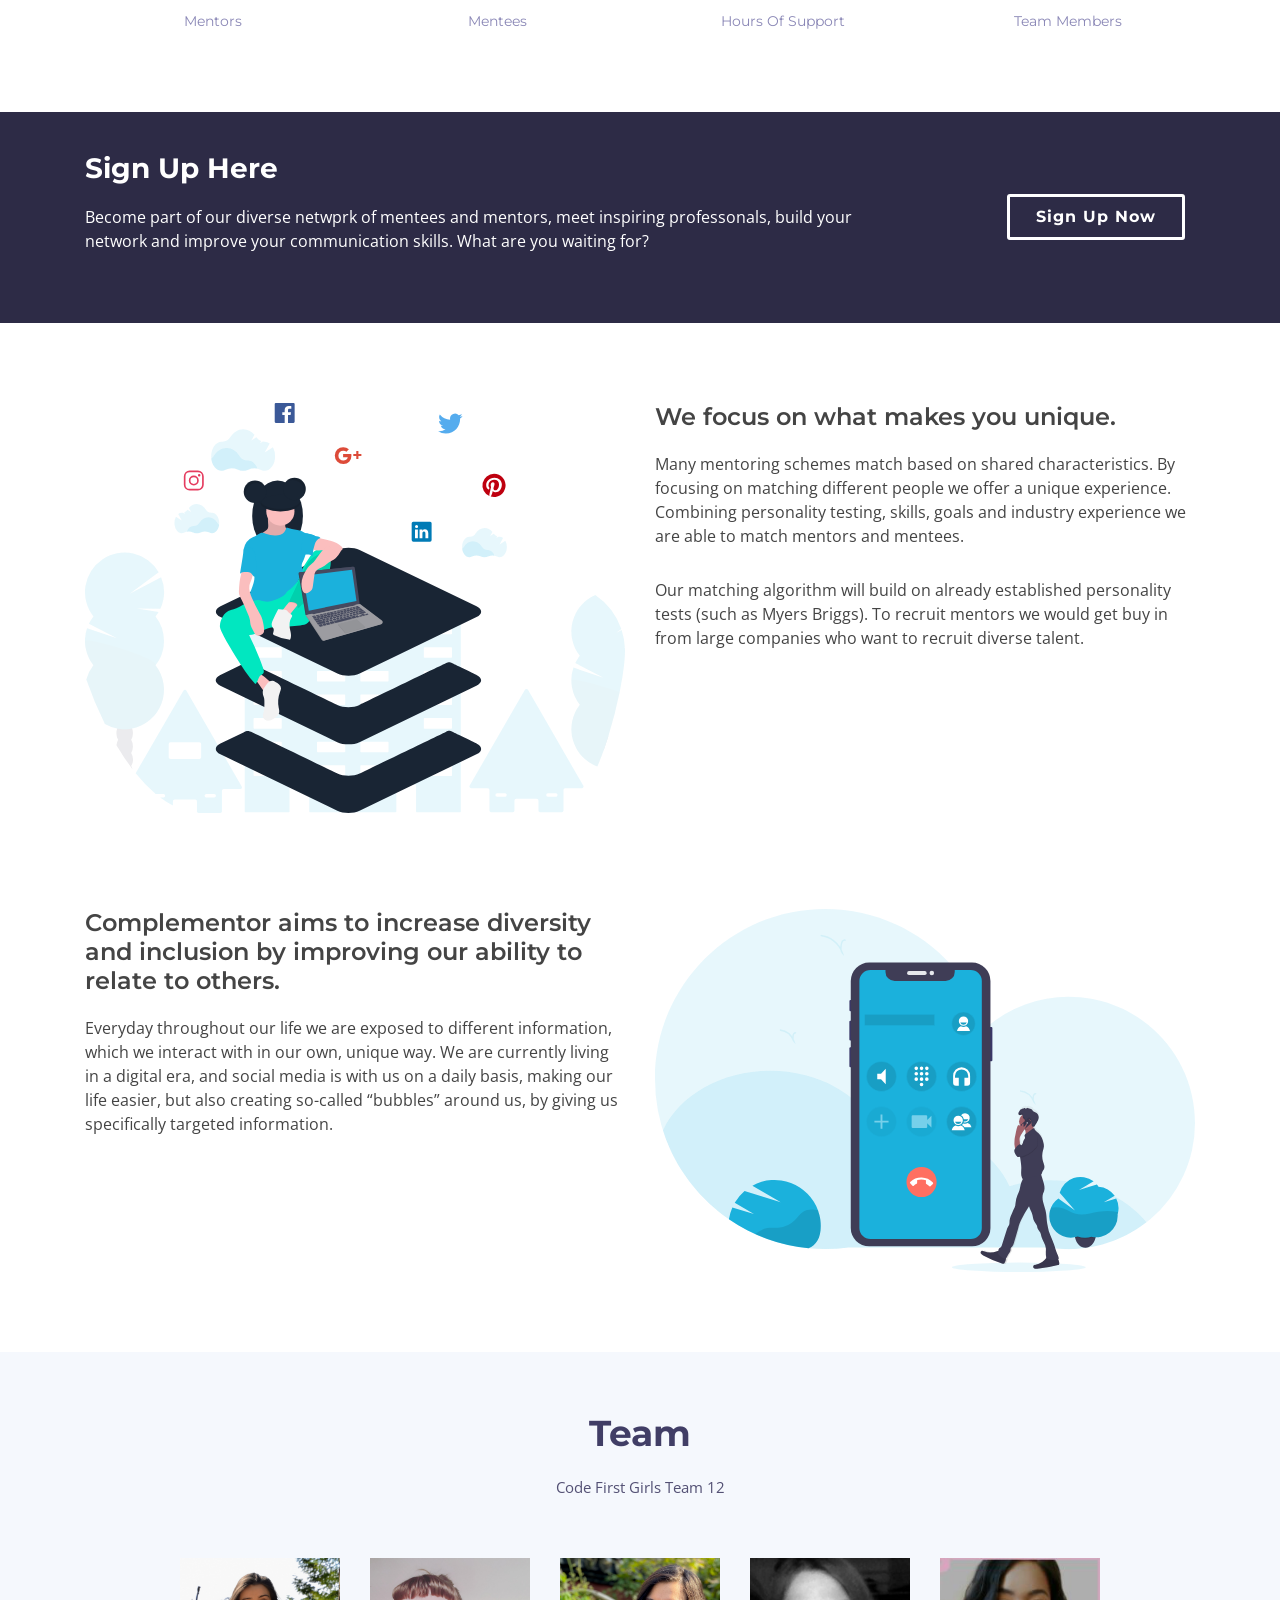
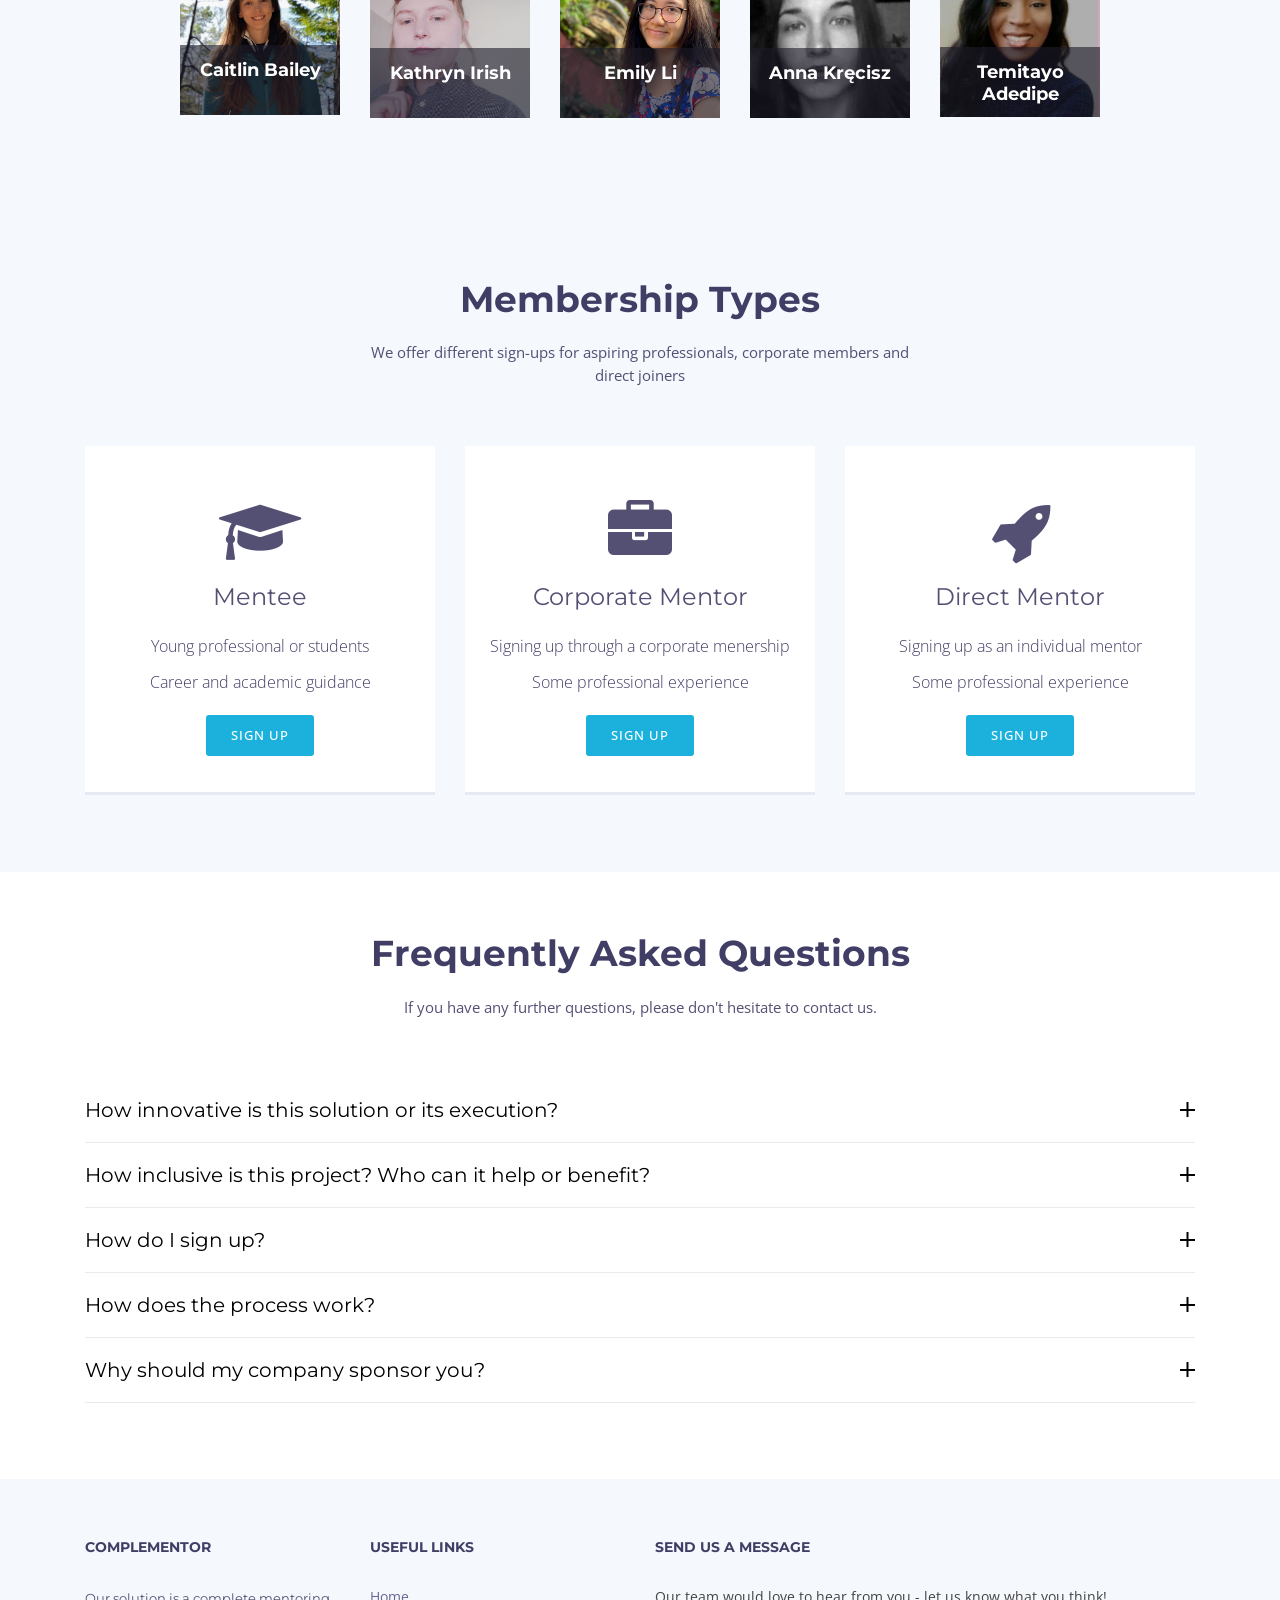
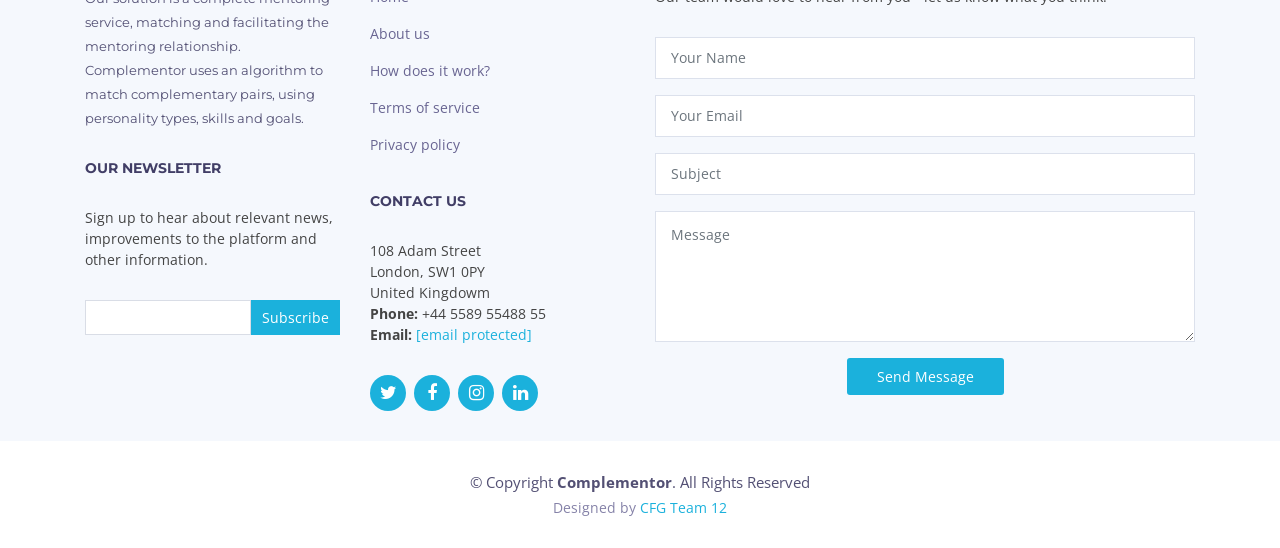
==== commit b51d5bf7: "Update home.html" ====
--- a/home.html
+++ b/home.html
@@ -63,7 +63,7 @@
           <li><a href="#footer">Contact Us</a></li>
           <li class="drop-down"><a href="">Sign Up / Login</a>
             <ul>
-              <li><a href="https://https://tayoadedipe.typeform.com/to/D4LyTc2A" target="_blank">Sign Up</a></li>
+              <li><a href="https://tayoadedipe.typeform.com/to/D4LyTc2A" target="_blank">Sign Up</a></li>
               <!-- <li class="drop-down"><a href="#">Login</a>
                 <ul>
                   <li><a href="#">Deep Drop Down 1</a></li>
@@ -95,7 +95,7 @@
           <h4>Practice your communication style</h4>
           <h4>Build your network</h4>
           <div>
-            <a href="https://https://tayoadedipe.typeform.com/to/D4LyTc2A" target="_blank" class="btn-get-started scrollto">Sign up for free</a>
+            <a href="https://tayoadedipe.typeform.com/to/D4LyTc2A" target="_blank" class="btn-get-started scrollto">Sign up for free</a>
             <br>
             <br>
             <p>Already on complementor? <a href="menteepage.html">Sign in</a></p>
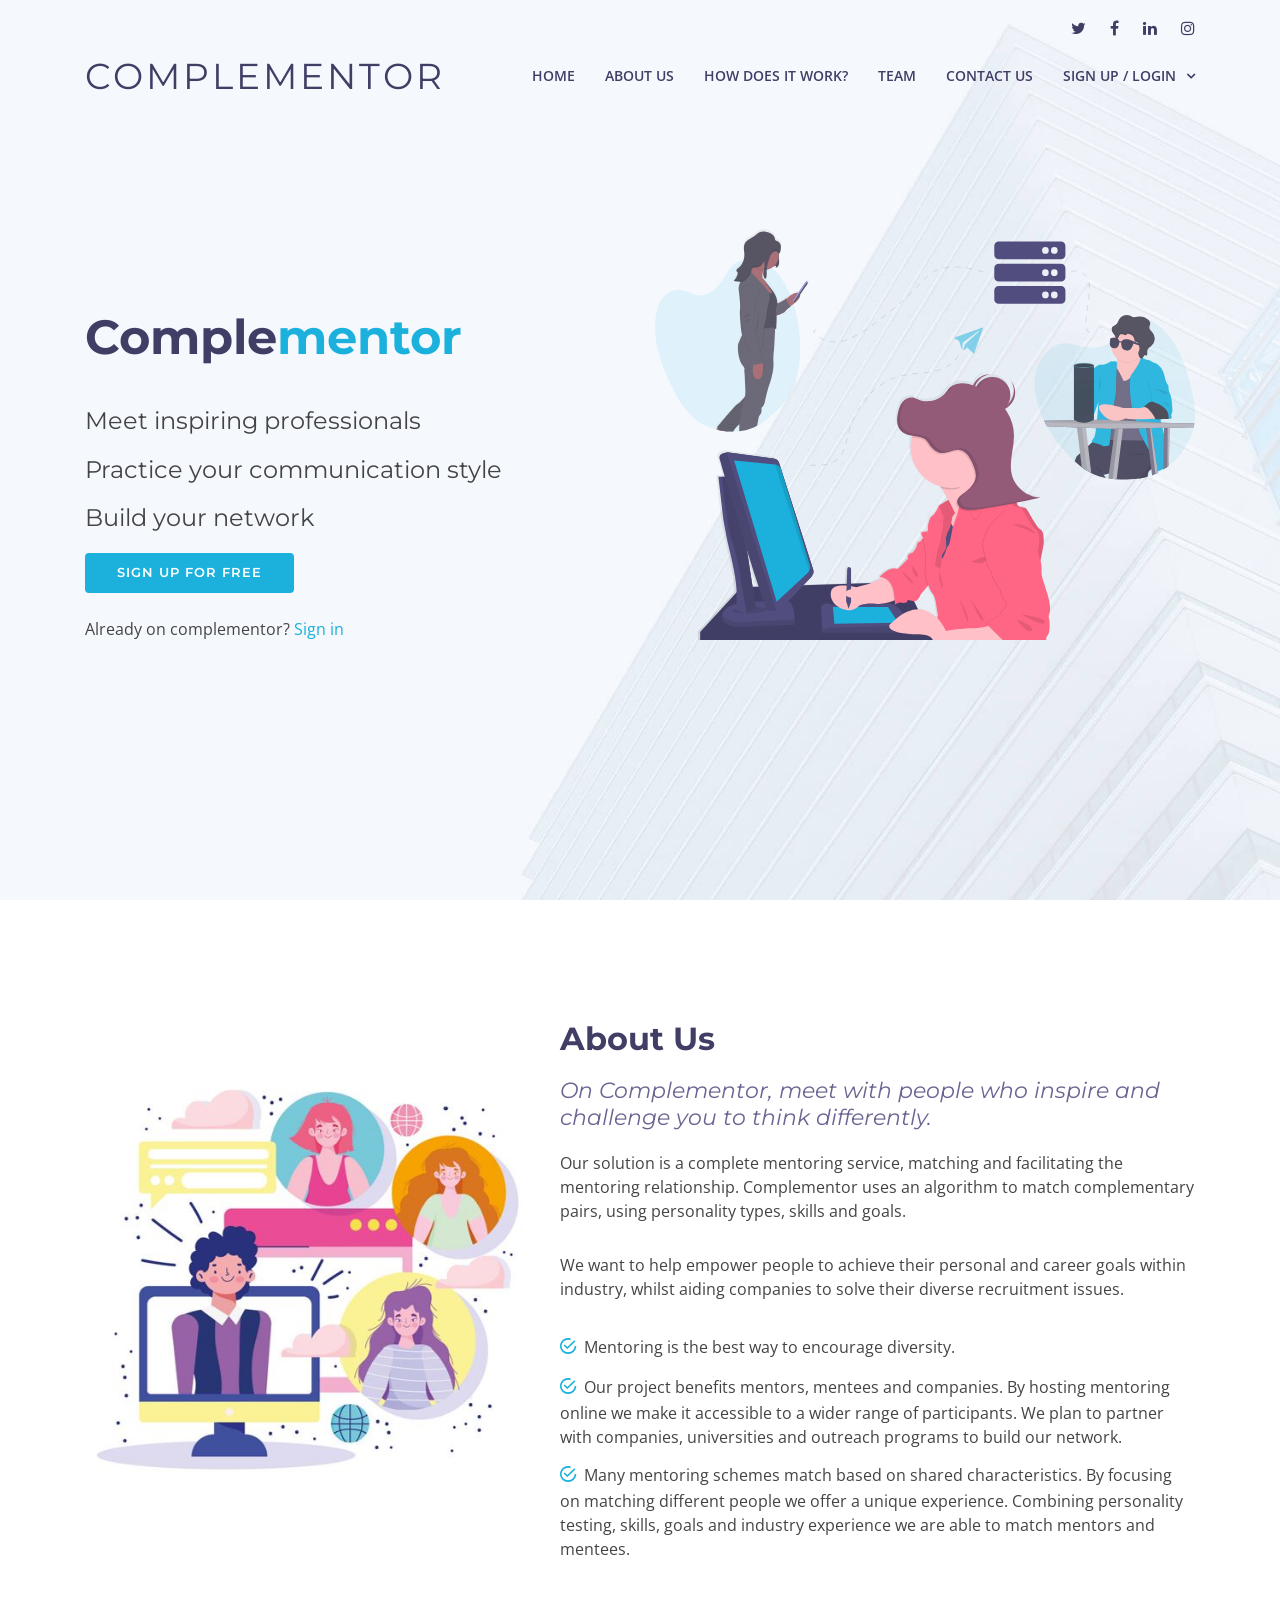
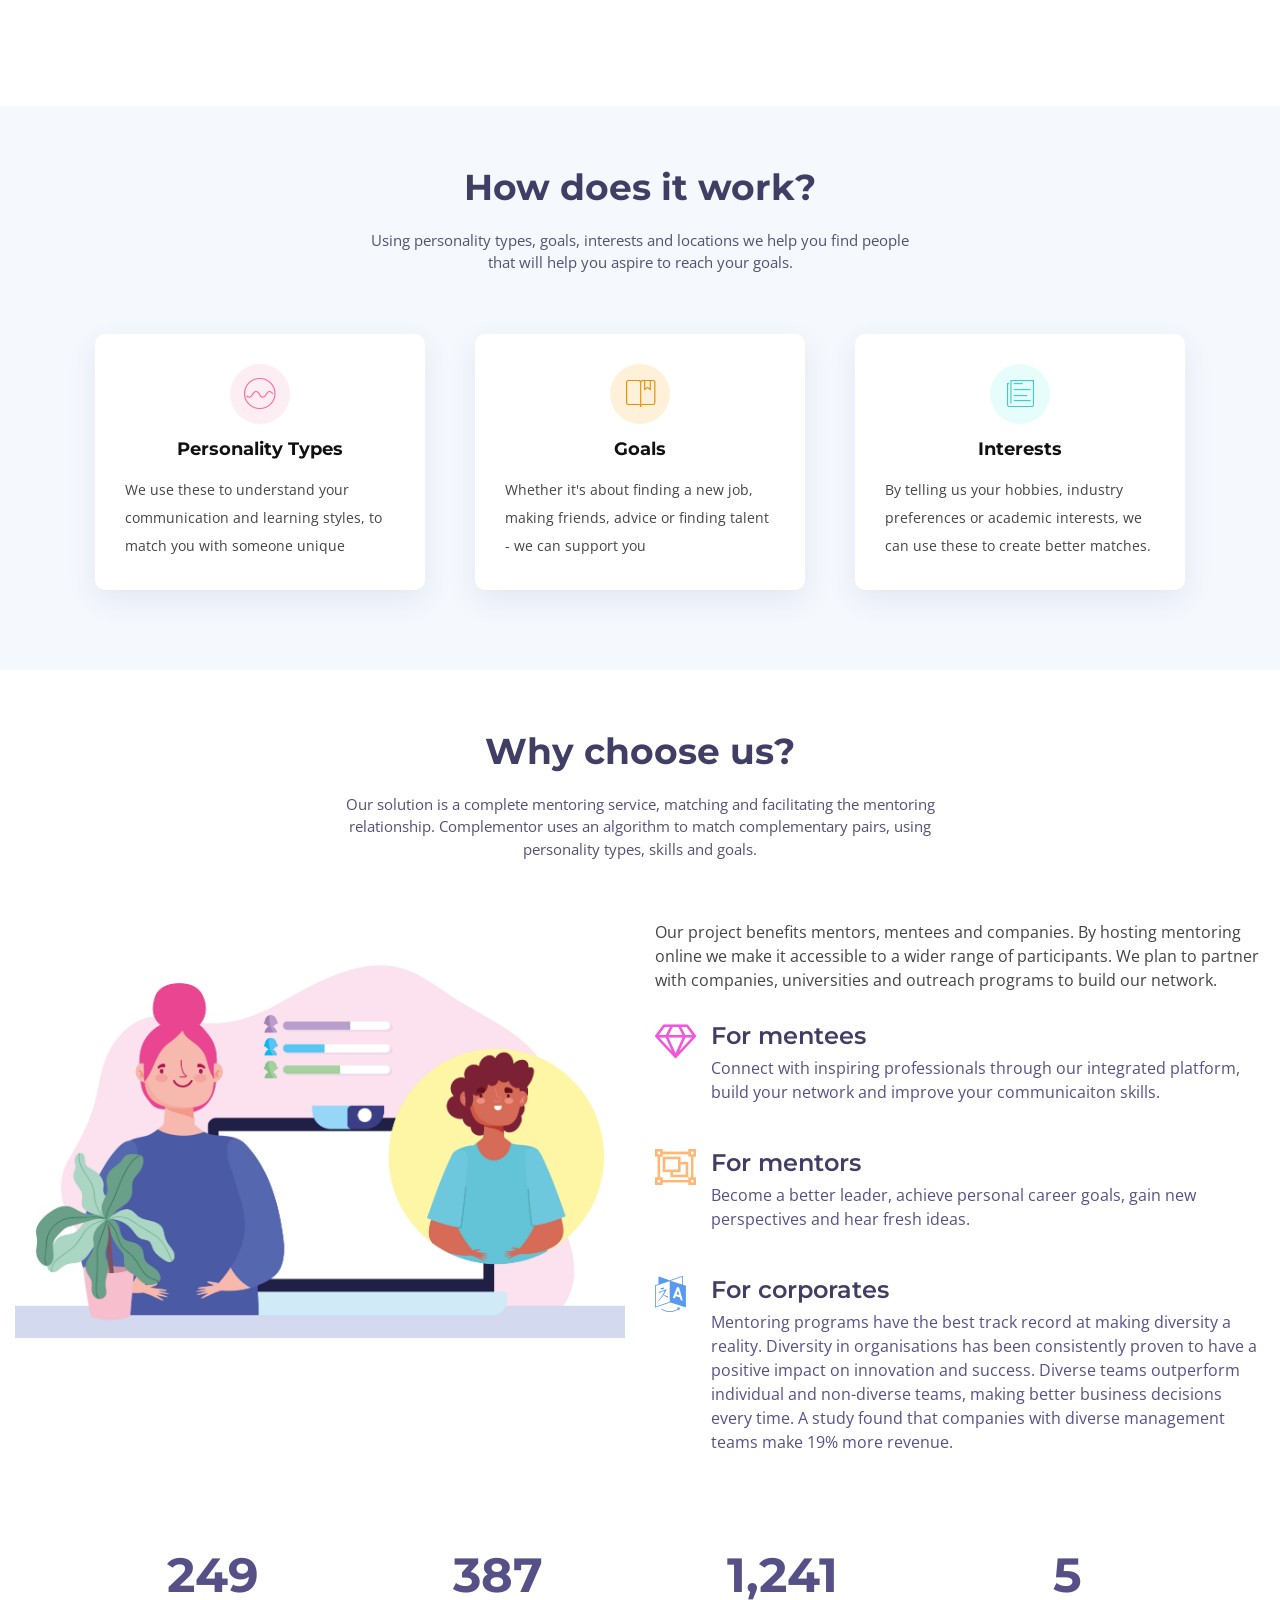
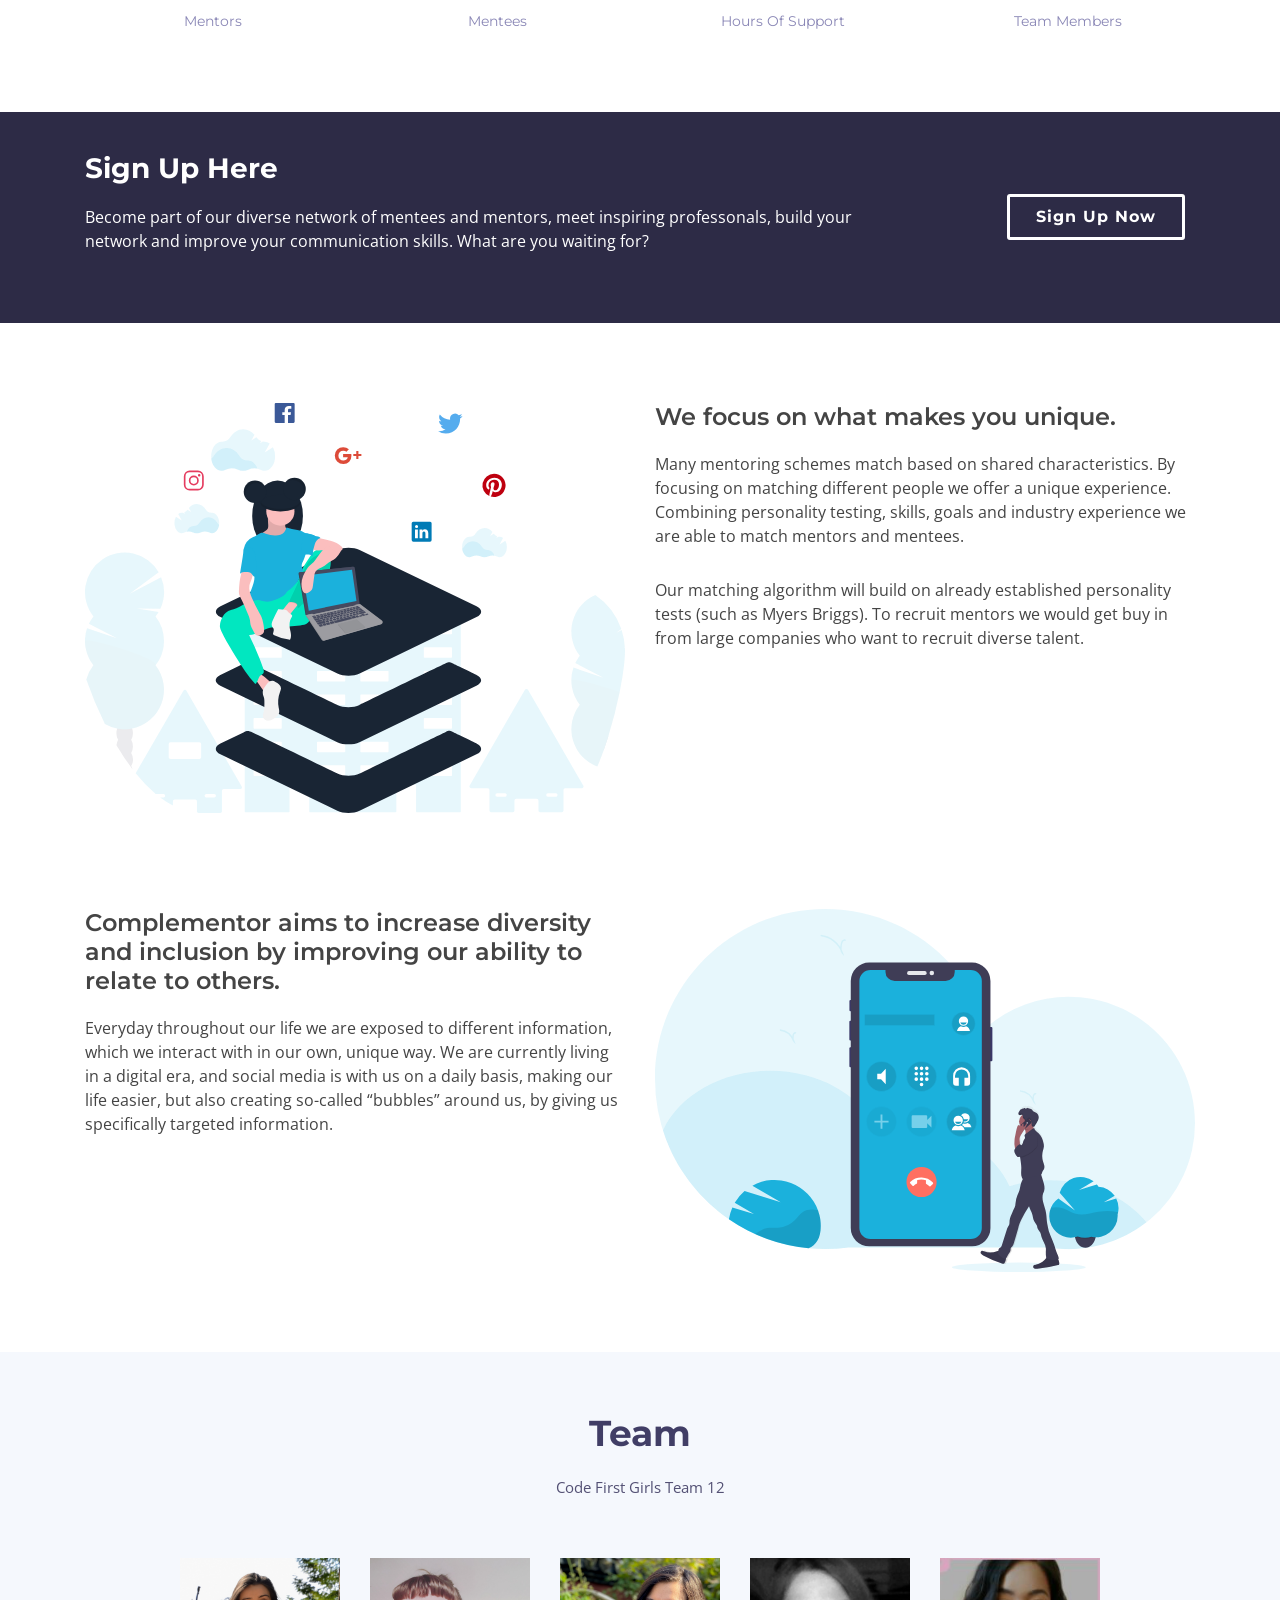
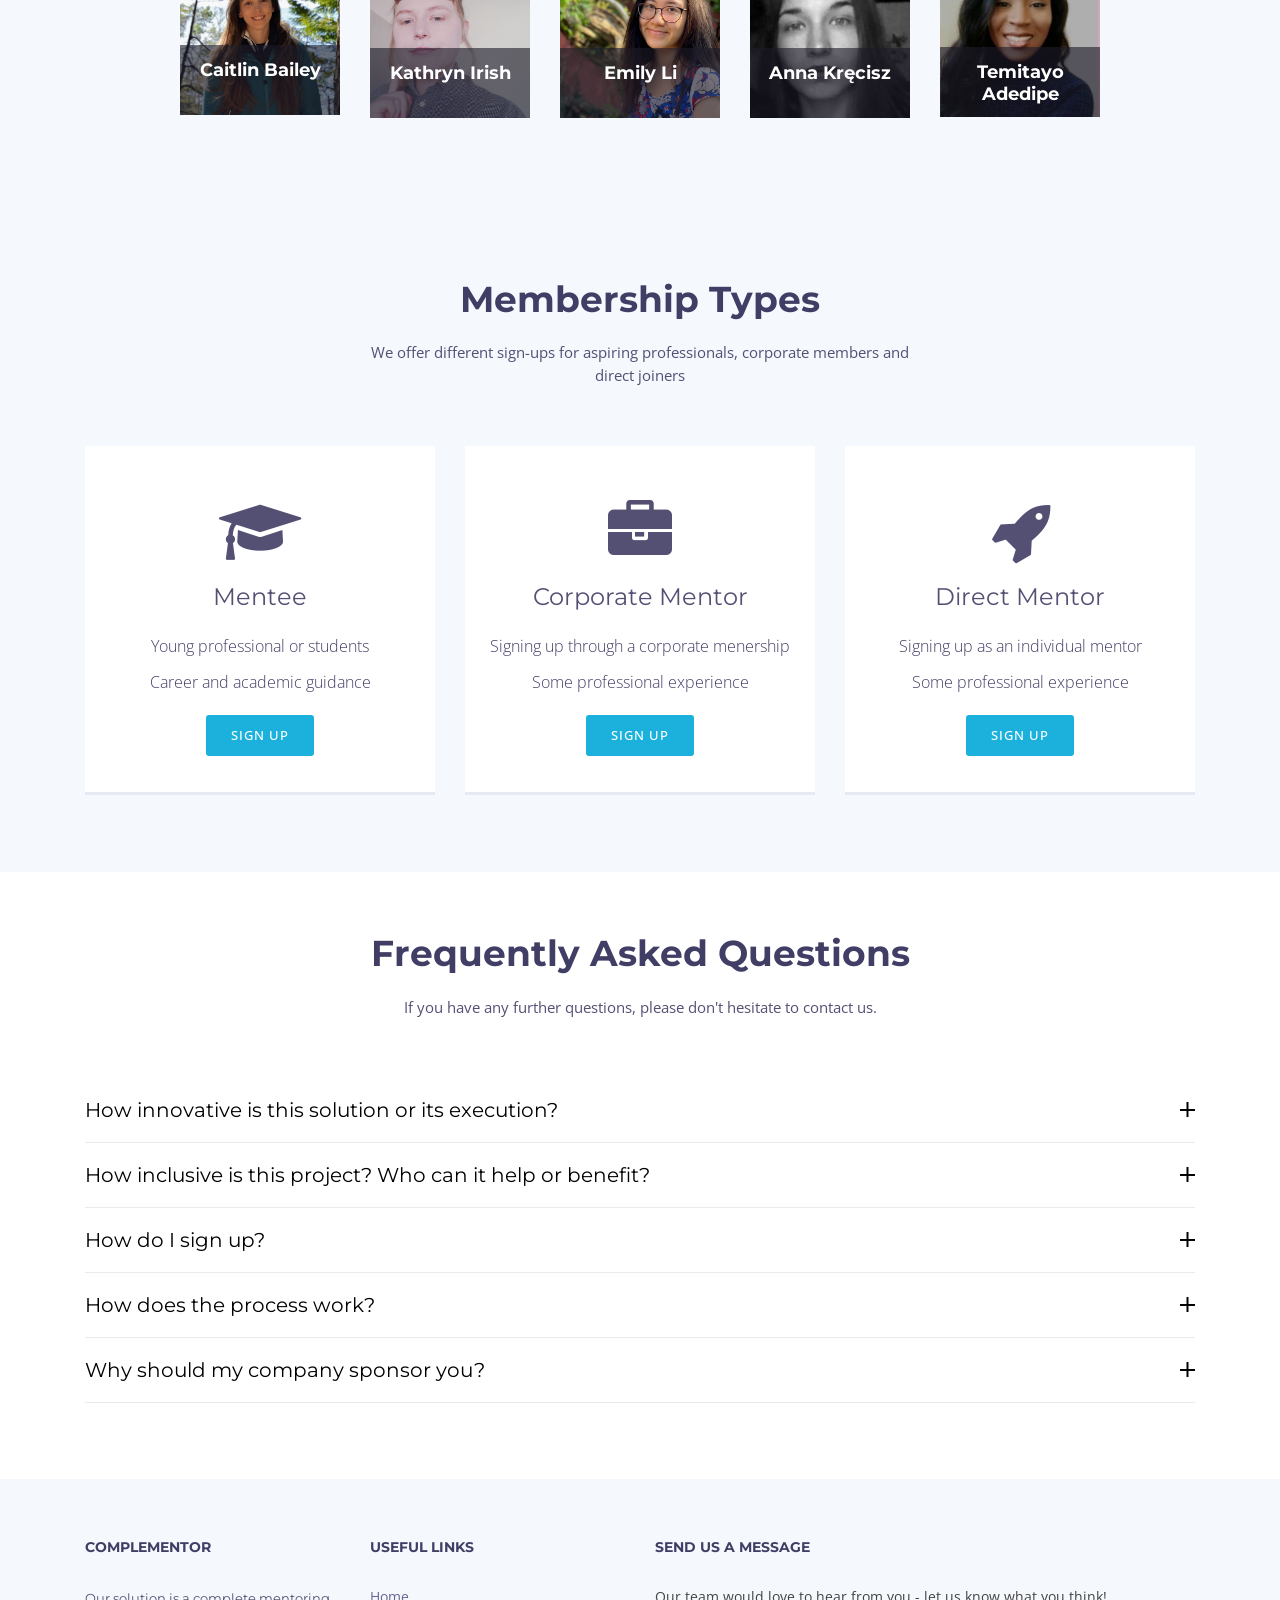
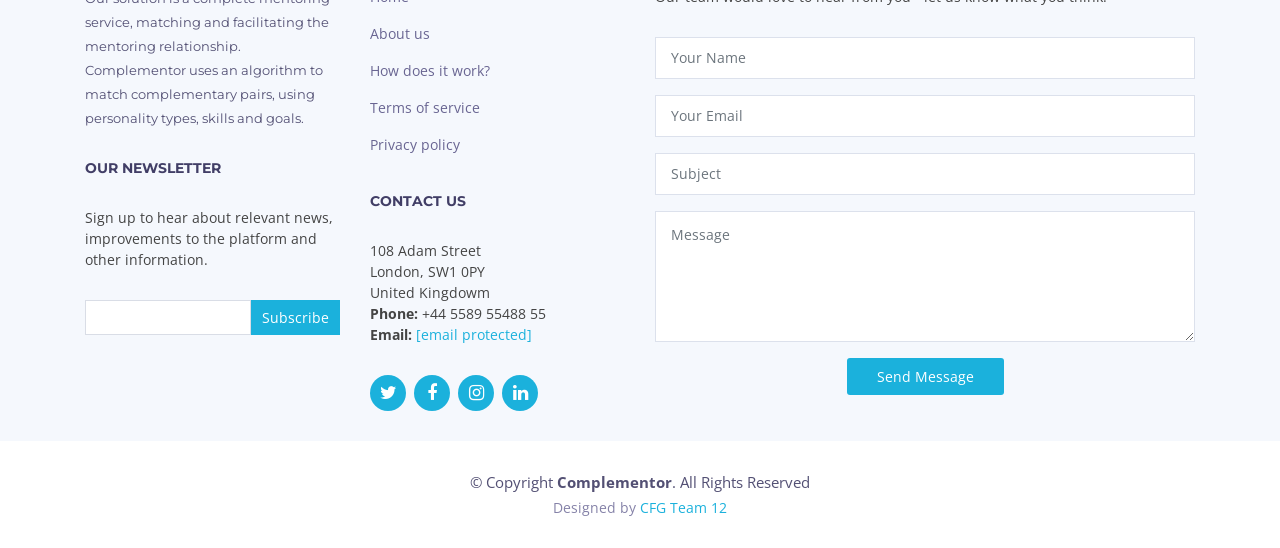
==== commit a5558d7d: "Update home.html" ====
--- a/home.html
+++ b/home.html
@@ -295,7 +295,7 @@
         <div class="row">
           <div class="col-lg-9 text-center text-lg-left">
             <h3 class="cta-title">Sign Up Here</h3>
-            <p class="cta-text"> Become part of our diverse netwprk of mentees and mentors, meet inspiring professonals, build your network and improve your communication skills. What are you waiting for?</p>
+            <p class="cta-text"> Become part of our diverse network of mentees and mentors, meet inspiring professonals, build your network and improve your communication skills. What are you waiting for?</p>
           </div>
           <div class="col-lg-3 cta-btn-container text-center">
             <a class="cta-btn align-middle" href="menteepage.html">Sign Up Now</a>
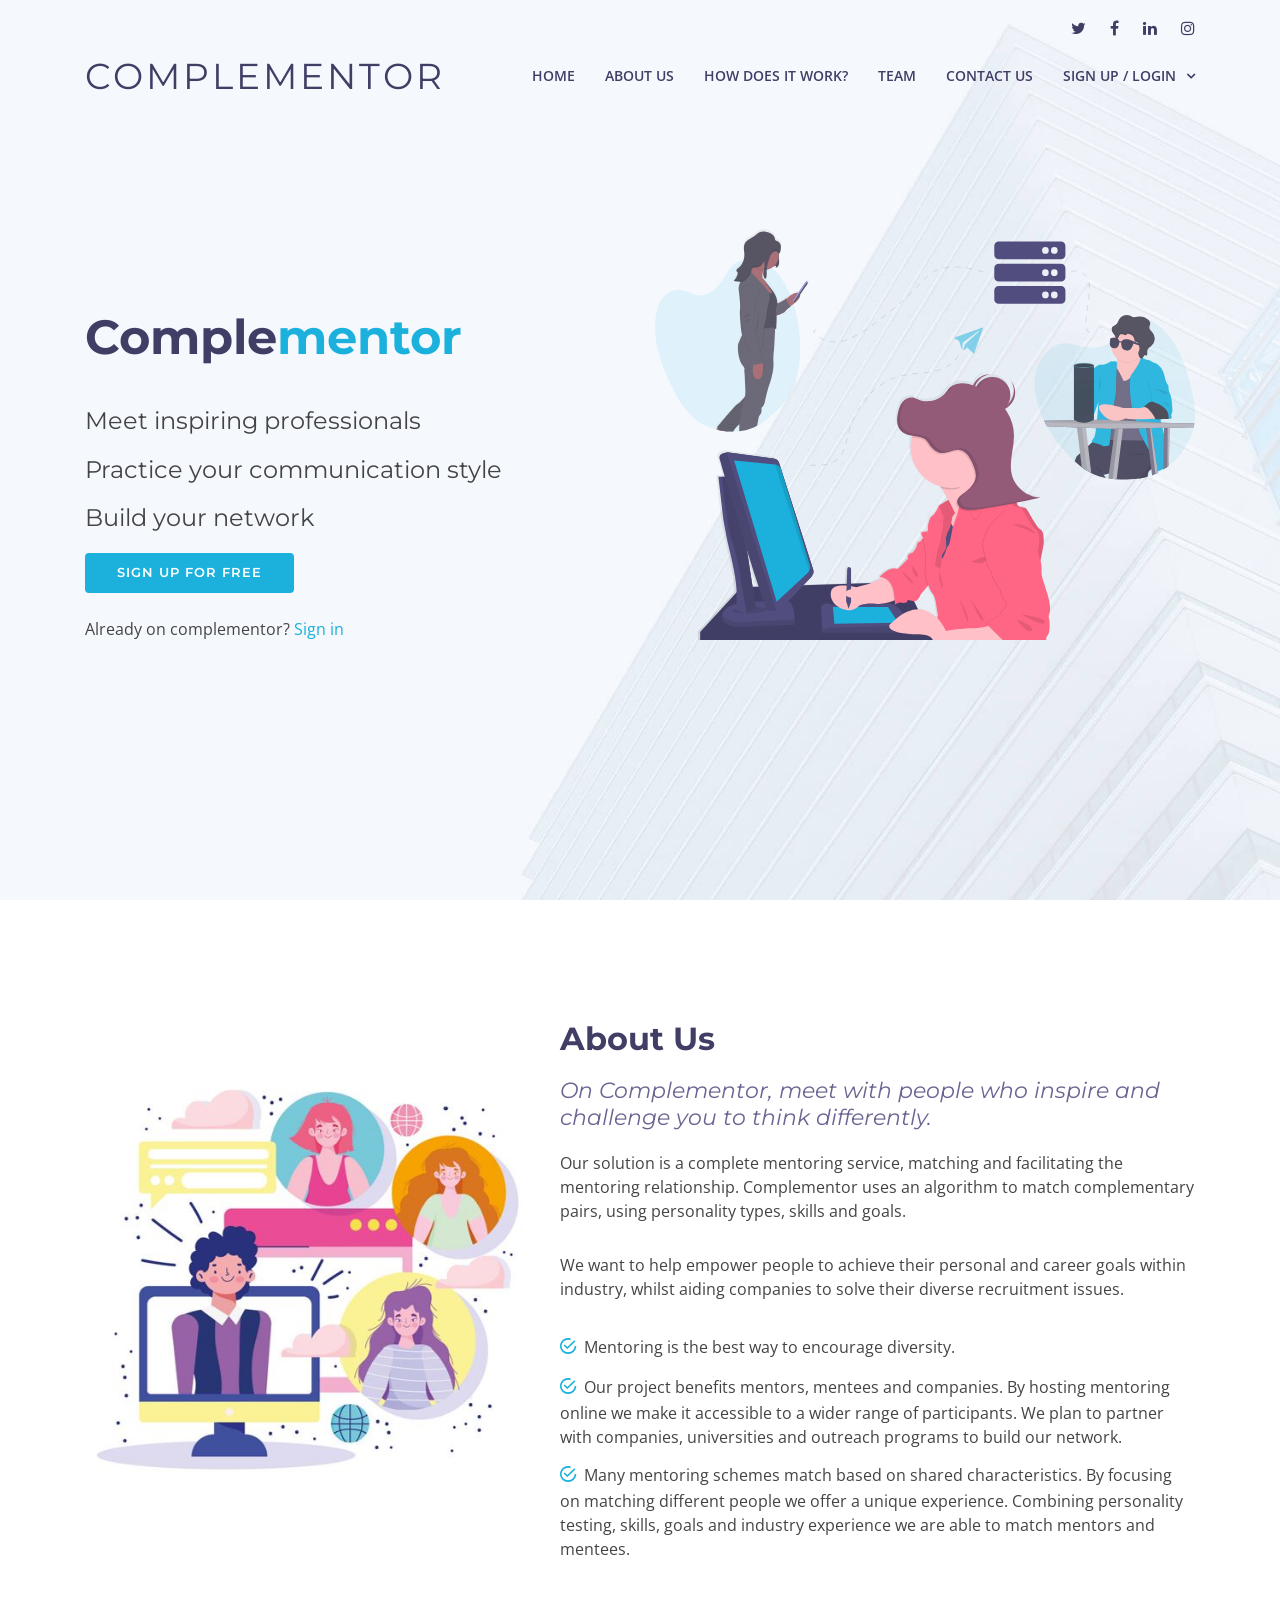
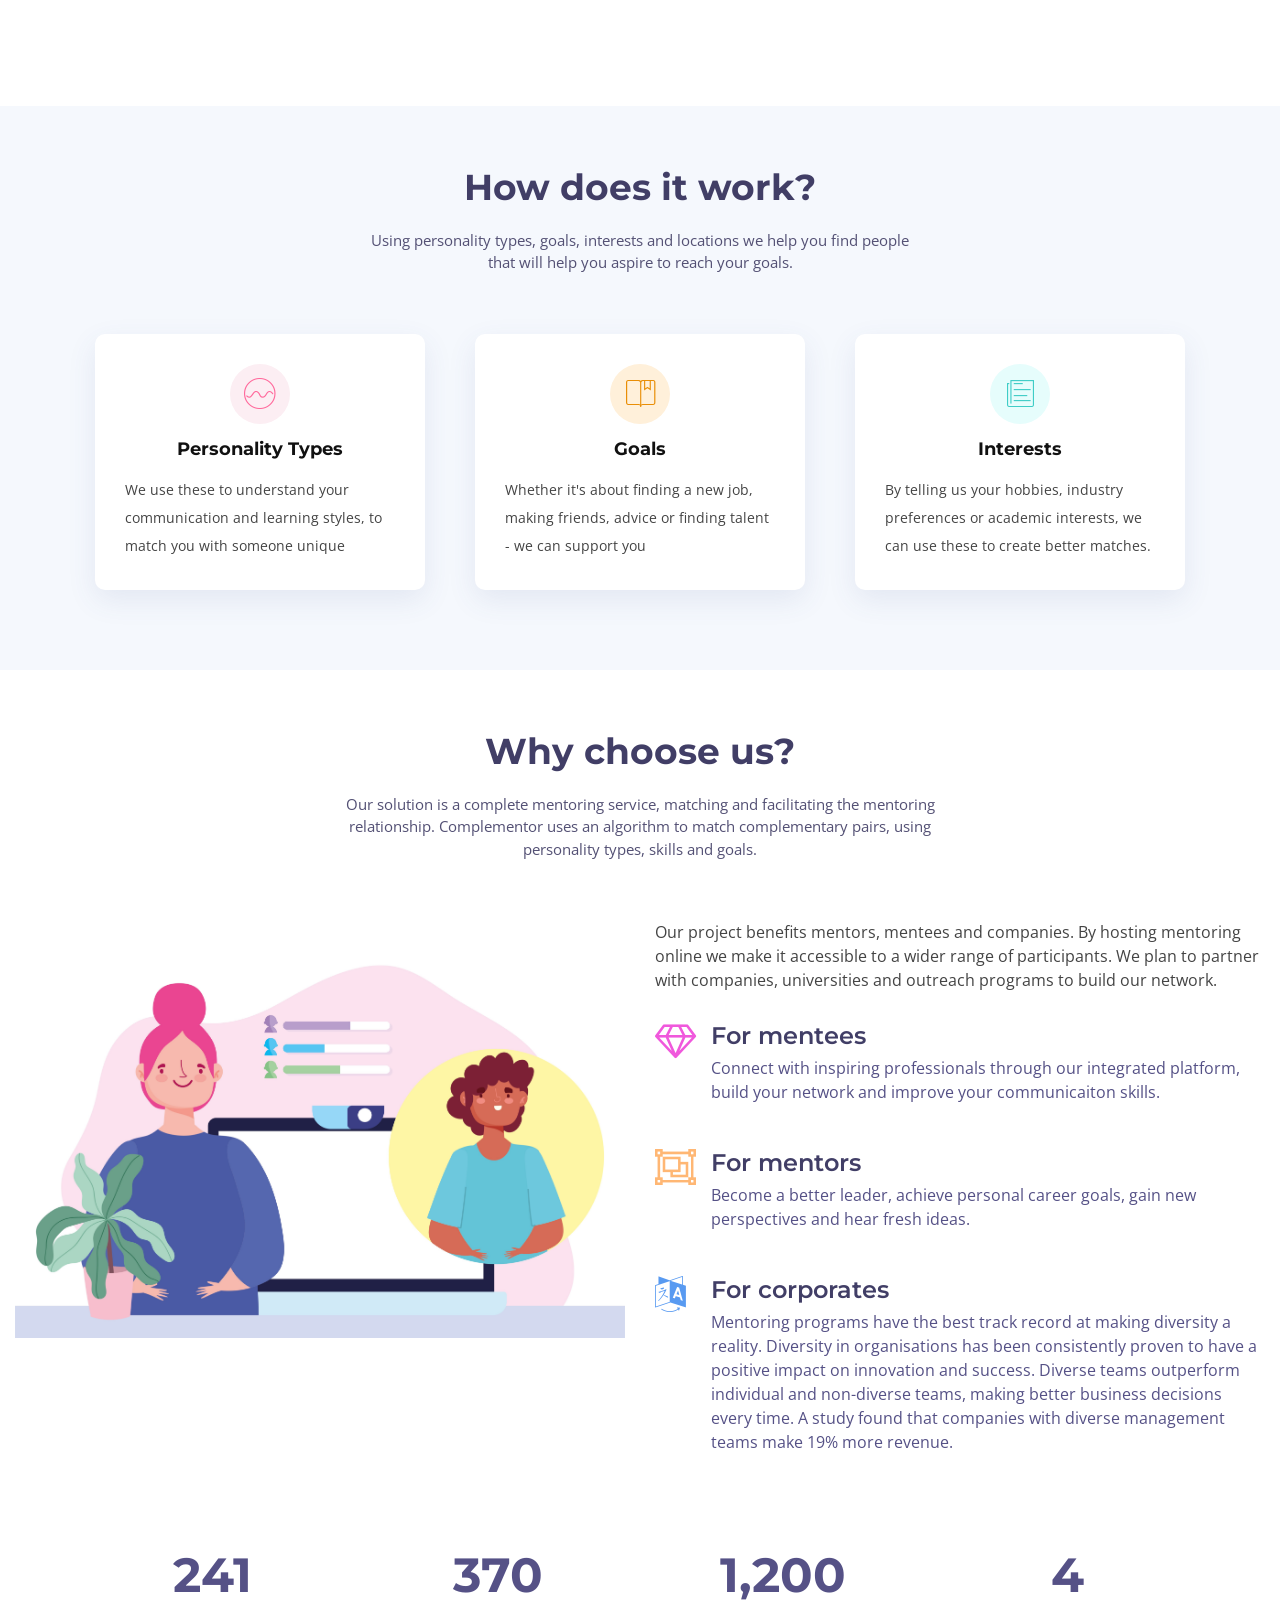
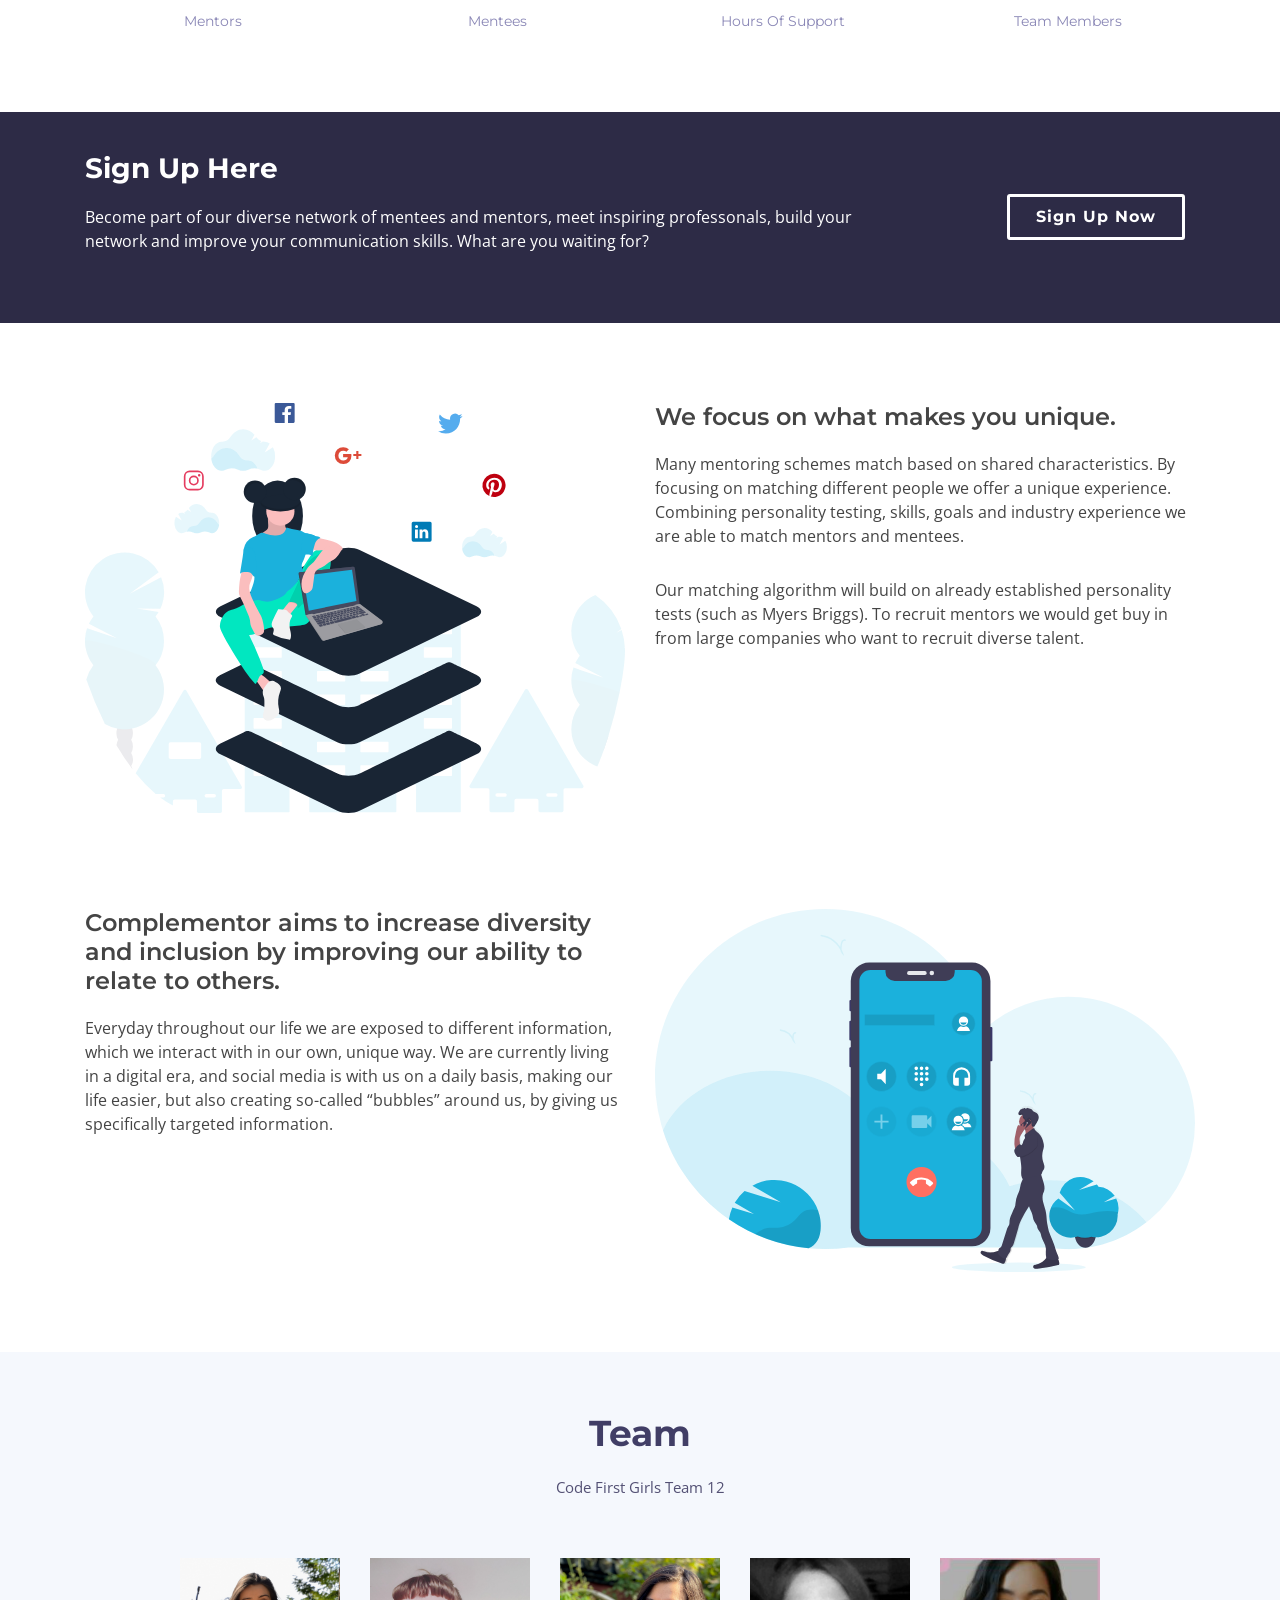
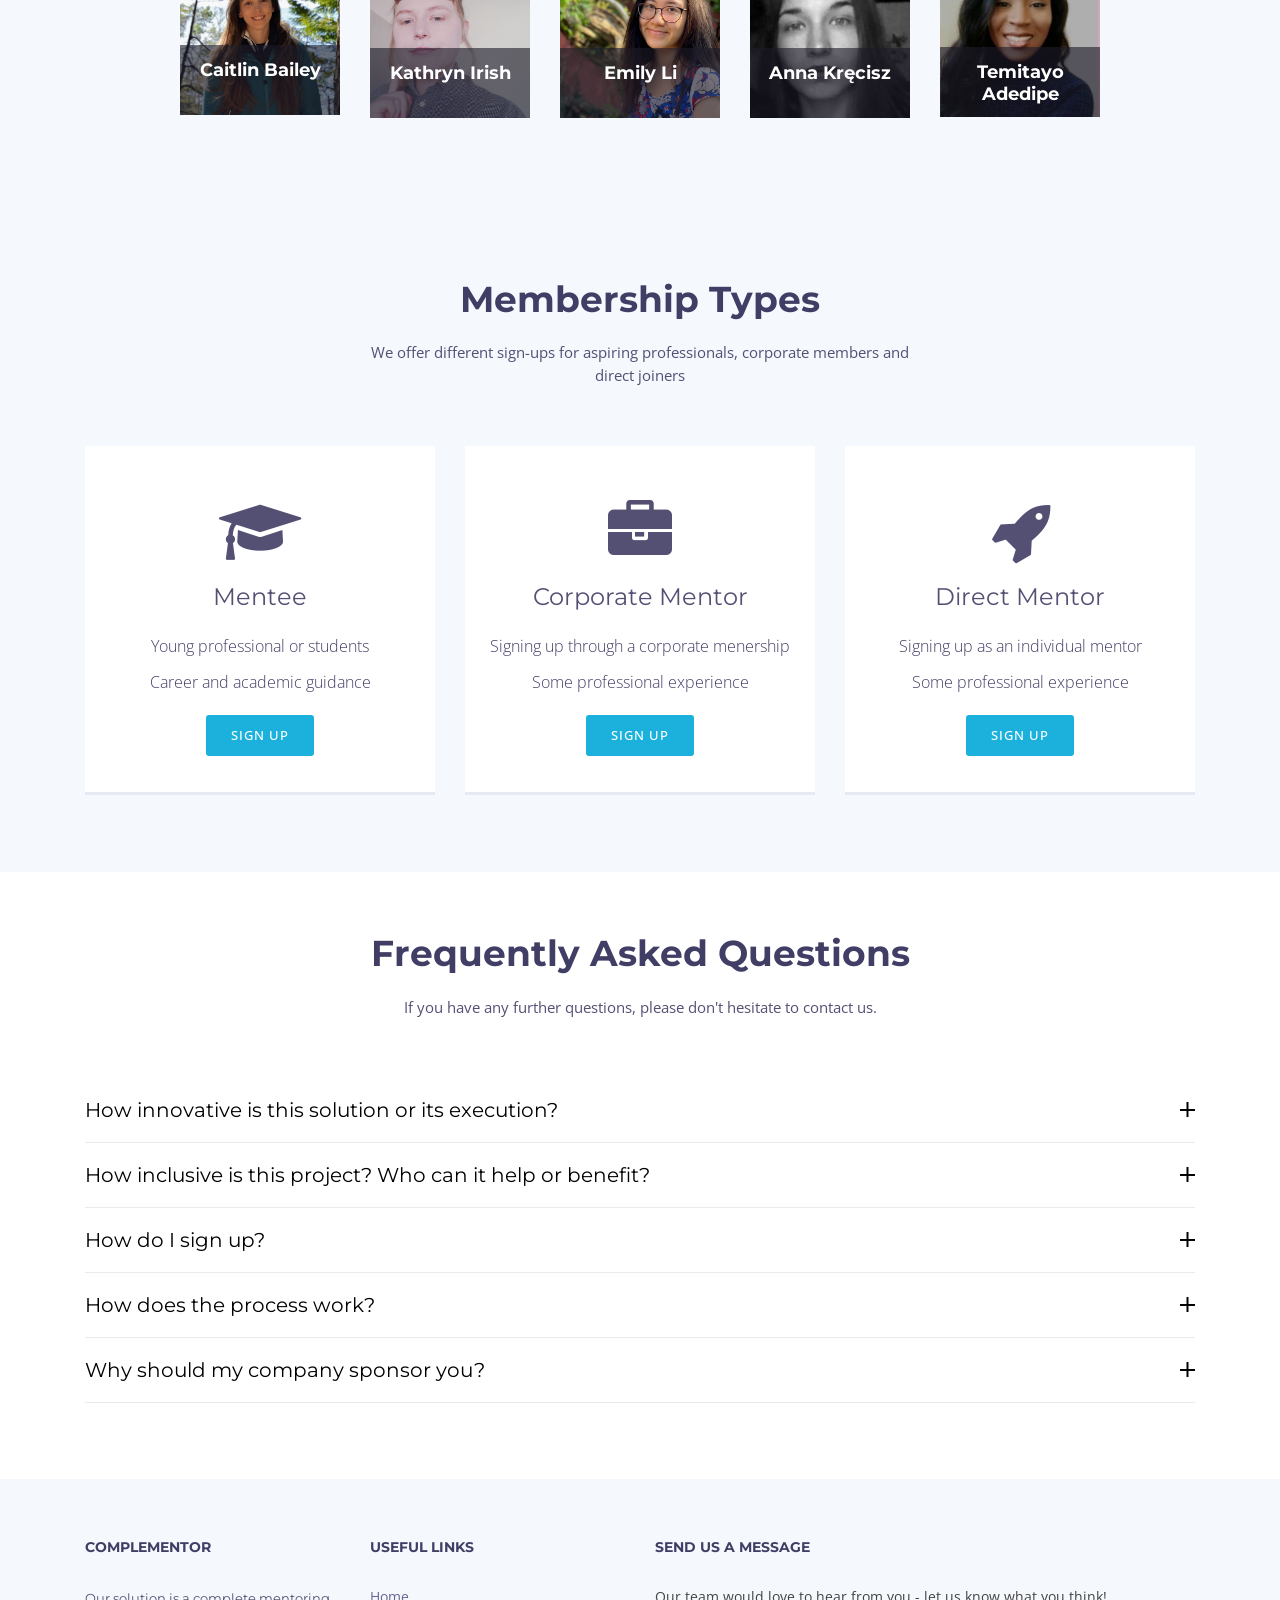
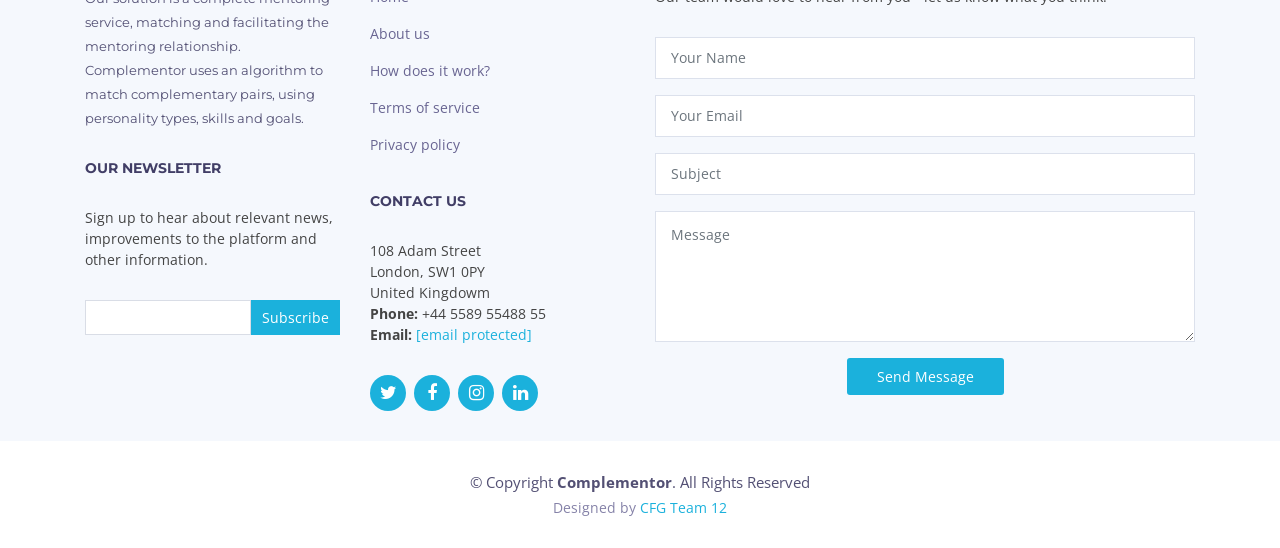
==== commit 4cab7c83: "Update home.html" ====
--- a/home.html
+++ b/home.html
@@ -63,7 +63,8 @@
           <li><a href="#footer">Contact Us</a></li>
           <li class="drop-down"><a href="">Sign Up / Login</a>
             <ul>
-              <li><a href="https://tayoadedipe.typeform.com/to/D4LyTc2A" target="_blank">Sign Up</a></li>
+              <!-- @ Caitlin - I've had to remove the typeform because the link expired after ten entries-->
+              <li><a href="menteepage.html" target="_blank">Sign Up</a></li>
               <!-- <li class="drop-down"><a href="#">Login</a>
                 <ul>
                   <li><a href="#">Deep Drop Down 1</a></li>
@@ -95,7 +96,7 @@
           <h4>Practice your communication style</h4>
           <h4>Build your network</h4>
           <div>
-            <a href="https://tayoadedipe.typeform.com/to/D4LyTc2A" target="_blank" class="btn-get-started scrollto">Sign up for free</a>
+            <a href="menteepage.html" target="_blank" class="btn-get-started scrollto">Sign up for free</a>
             <br>
             <br>
             <p>Already on complementor? <a href="menteepage.html">Sign in</a></p>
@@ -726,7 +727,7 @@
                   <!-- <li class="list-group-item">Et perspiciatis suscipit</li> -->
                   <!-- <li class="list-group-item">24/7 Support System</li> -->
                 </ul>
-                <a href="https://tayoadedipe.typeform.com/to/D4LyTc2A" target="_blank" class="btn">Sign Up </a>
+                <a href="menteepage.html" target="_blank" class="btn">Sign Up </a>
               </div>
             </div>
           </div>
@@ -747,7 +748,7 @@
                   <!-- <li class="list-group-item">Et perspiciatis suscipit</li> -->
                   <!-- <li class="list-group-item">24/7 Support System</li> -->
                 </ul>
-                <a href="https://tayoadedipe.typeform.com/to/D4LyTc2A" target="_blank" class="btn">Sign Up</a>
+                <a href="menteepage.html" target="_blank" class="btn">Sign Up</a>
               </div>
             </div>
           </div>
@@ -768,7 +769,7 @@
                   <!-- <li class="list-group-item">Et perspiciatis suscipit</li> -->
                   <!-- <li class="list-group-item">24/7 Support System</li> -->
                 </ul>
-                <a href="https://tayoadedipe.typeform.com/to/D4LyTc2A" target="_blank" class="btn">Sign Up</a>
+                <a href=a href="menteepage.html" target="_blank" class="btn">Sign Up</a>
               </div>
             </div>
           </div>
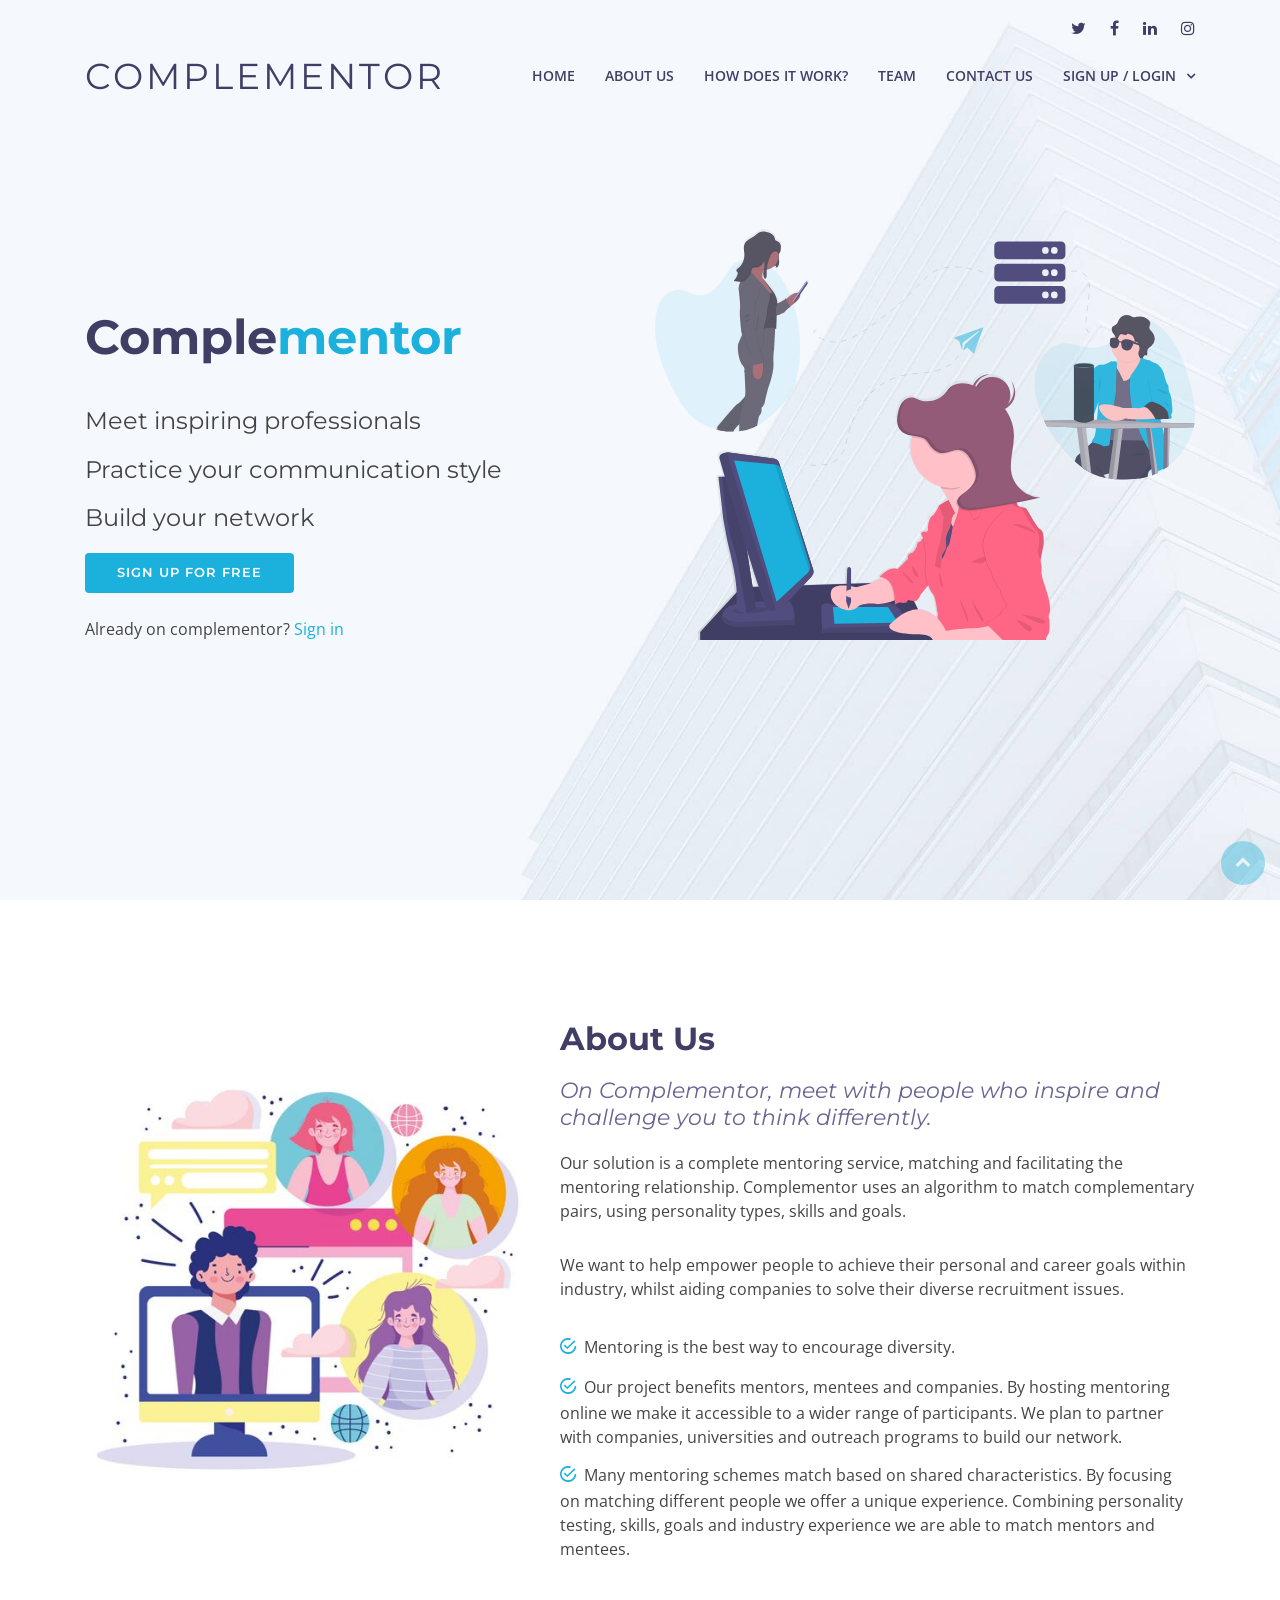
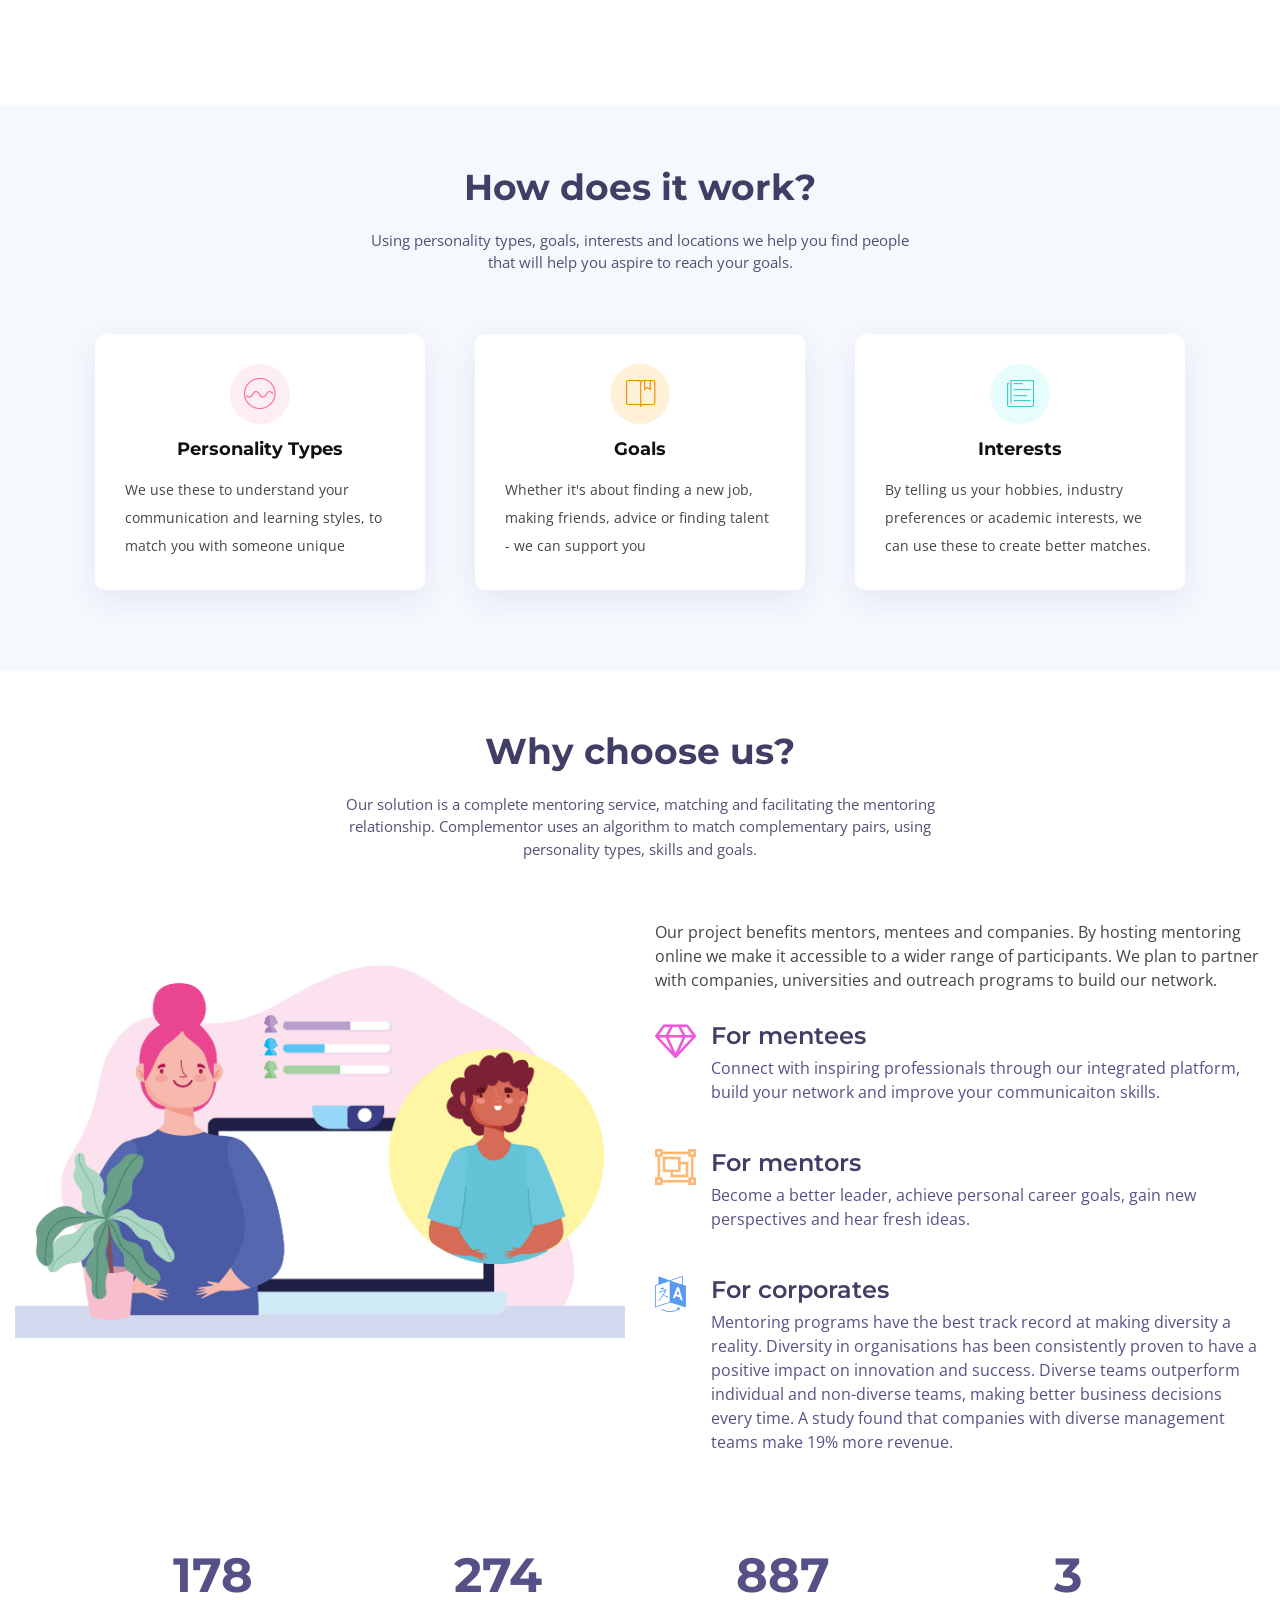
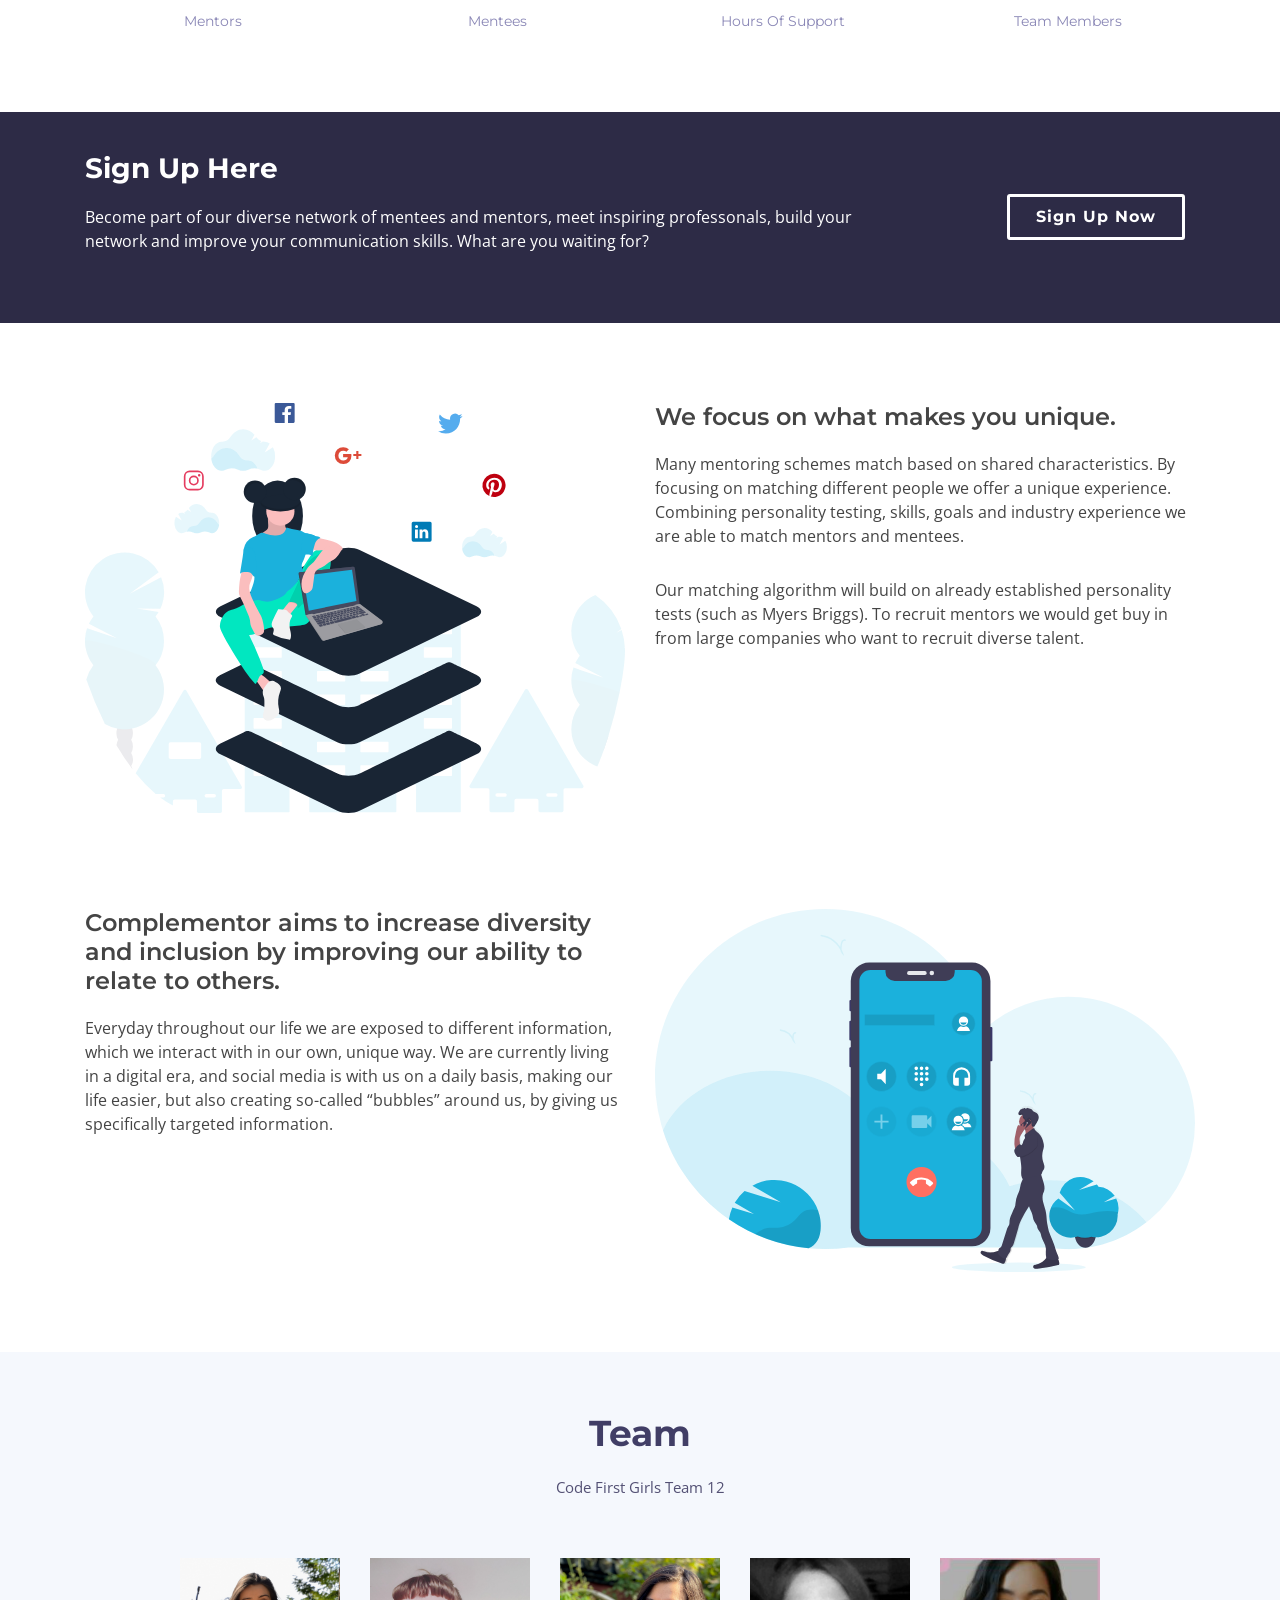
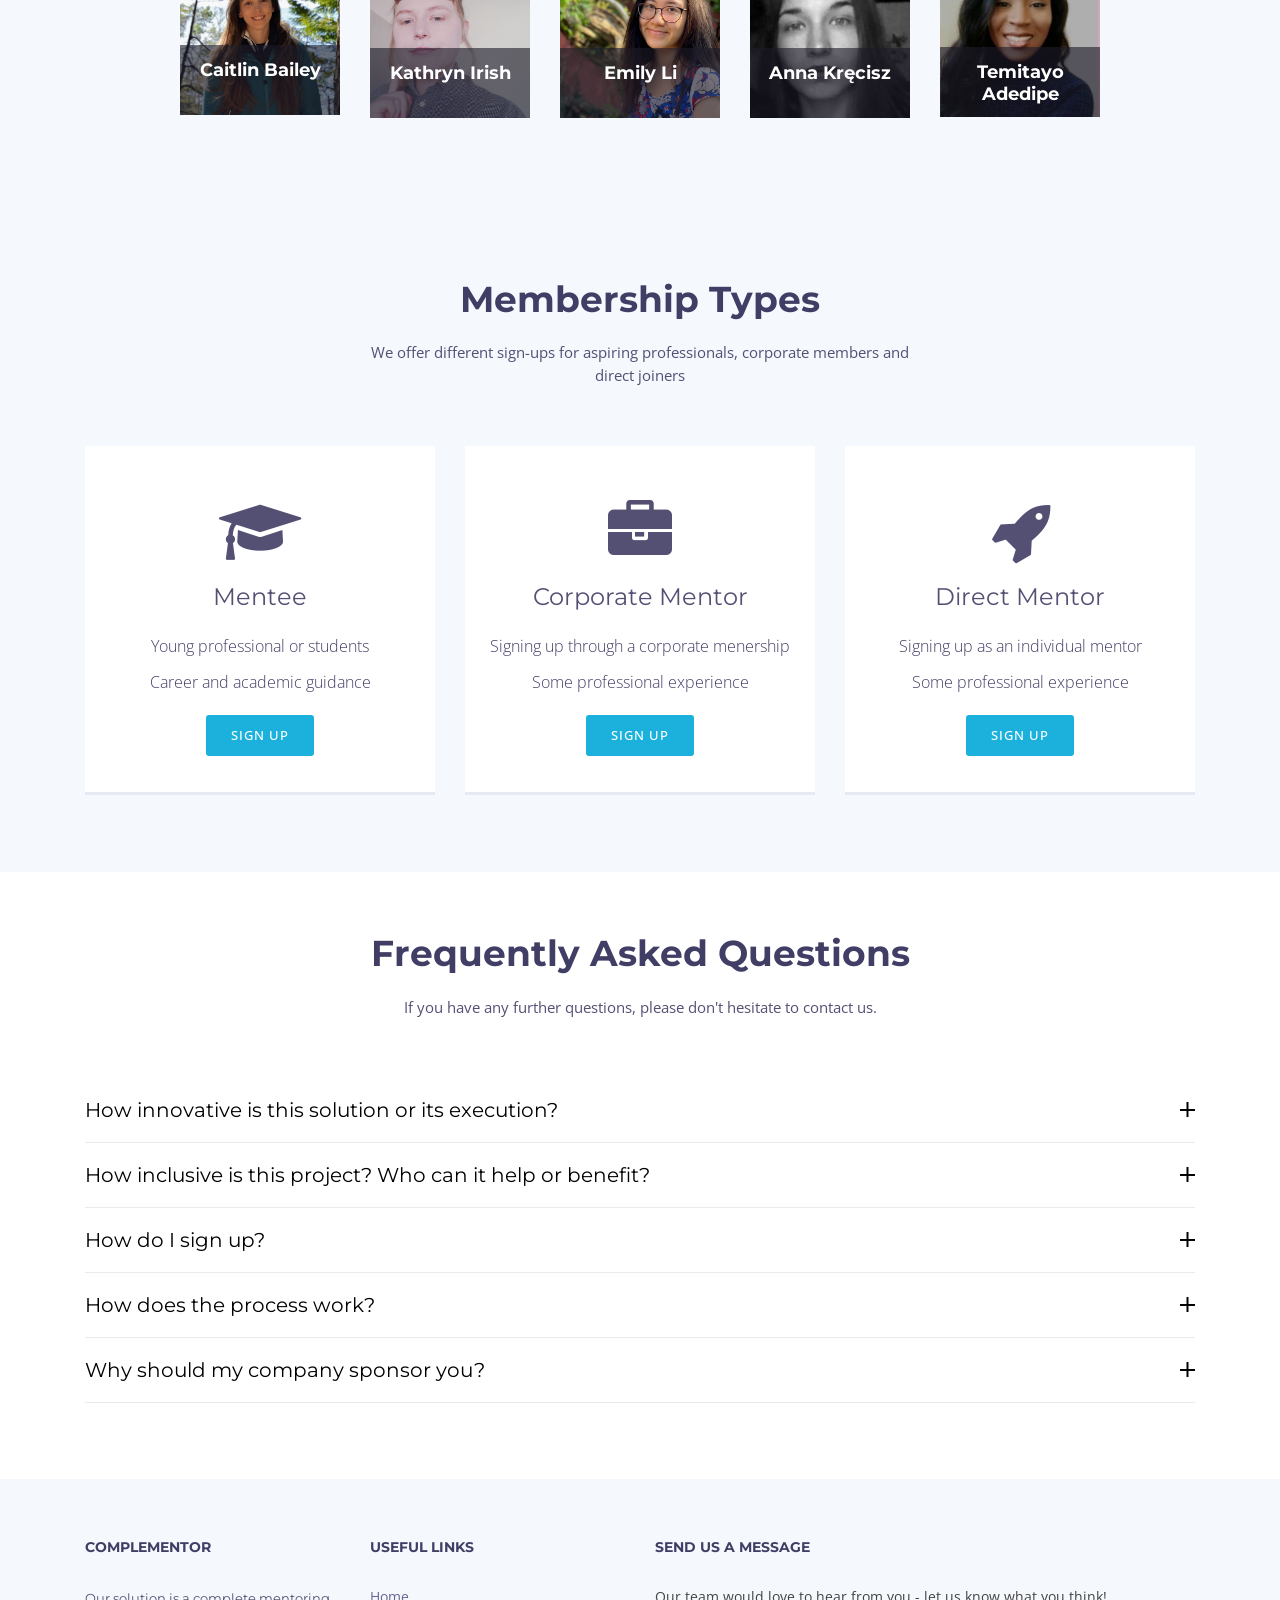
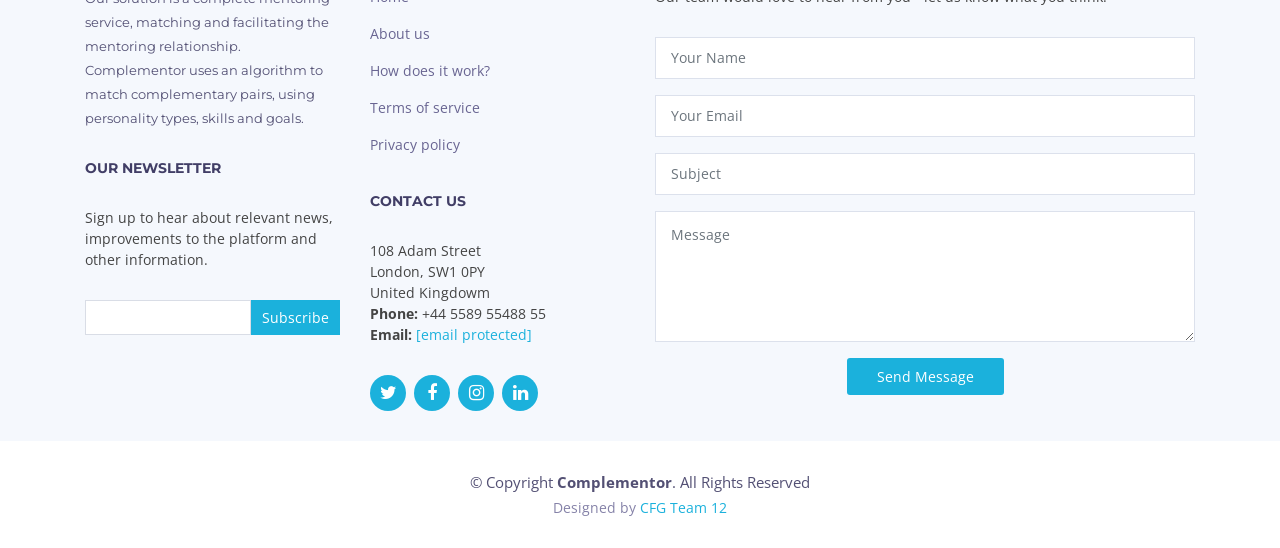
==== commit 29b32e7c: "Update home.html" ====
--- a/home.html
+++ b/home.html
@@ -64,7 +64,7 @@
           <li class="drop-down"><a href="">Sign Up / Login</a>
             <ul>
               <!-- @ Caitlin - I've had to remove the typeform because the link expired after ten entries-->
-              <li><a href="menteepage.html" target="_blank">Sign Up</a></li>
+              <li><a href="https://tayoadedipe.typeform.com/to/D4LyTc2A" target="_blank">Sign Up</a></li>
               <!-- <li class="drop-down"><a href="#">Login</a>
                 <ul>
                   <li><a href="#">Deep Drop Down 1</a></li>
@@ -96,7 +96,7 @@
           <h4>Practice your communication style</h4>
           <h4>Build your network</h4>
           <div>
-            <a href="menteepage.html" target="_blank" class="btn-get-started scrollto">Sign up for free</a>
+            <a href="https://tayoadedipe.typeform.com/to/D4LyTc2A" target="_blank" class="btn-get-started scrollto">Sign up for free</a>
             <br>
             <br>
             <p>Already on complementor? <a href="menteepage.html">Sign in</a></p>
@@ -299,7 +299,7 @@
             <p class="cta-text"> Become part of our diverse network of mentees and mentors, meet inspiring professonals, build your network and improve your communication skills. What are you waiting for?</p>
           </div>
           <div class="col-lg-3 cta-btn-container text-center">
-            <a class="cta-btn align-middle" href="menteepage.html">Sign Up Now</a>
+            <a class="cta-btn align-middle" href="https://tayoadedipe.typeform.com/to/D4LyTc2A">Sign Up Now</a>
           </div>
         </div>
       </div>
@@ -727,7 +727,7 @@
                   <!-- <li class="list-group-item">Et perspiciatis suscipit</li> -->
                   <!-- <li class="list-group-item">24/7 Support System</li> -->
                 </ul>
-                <a href="menteepage.html" target="_blank" class="btn">Sign Up </a>
+                <a href="https://tayoadedipe.typeform.com/to/D4LyTc2A" target="_blank" class="btn">Sign Up </a>
               </div>
             </div>
           </div>
@@ -748,7 +748,7 @@
                   <!-- <li class="list-group-item">Et perspiciatis suscipit</li> -->
                   <!-- <li class="list-group-item">24/7 Support System</li> -->
                 </ul>
-                <a href="menteepage.html" target="_blank" class="btn">Sign Up</a>
+                <a href="https://tayoadedipe.typeform.com/to/D4LyTc2A" target="_blank" class="btn">Sign Up</a>
               </div>
             </div>
           </div>
@@ -769,7 +769,7 @@
                   <!-- <li class="list-group-item">Et perspiciatis suscipit</li> -->
                   <!-- <li class="list-group-item">24/7 Support System</li> -->
                 </ul>
-                <a href=a href="menteepage.html" target="_blank" class="btn">Sign Up</a>
+                <a href=a href="https://tayoadedipe.typeform.com/to/D4LyTc2A" target="_blank" class="btn">Sign Up</a>
               </div>
             </div>
           </div>
